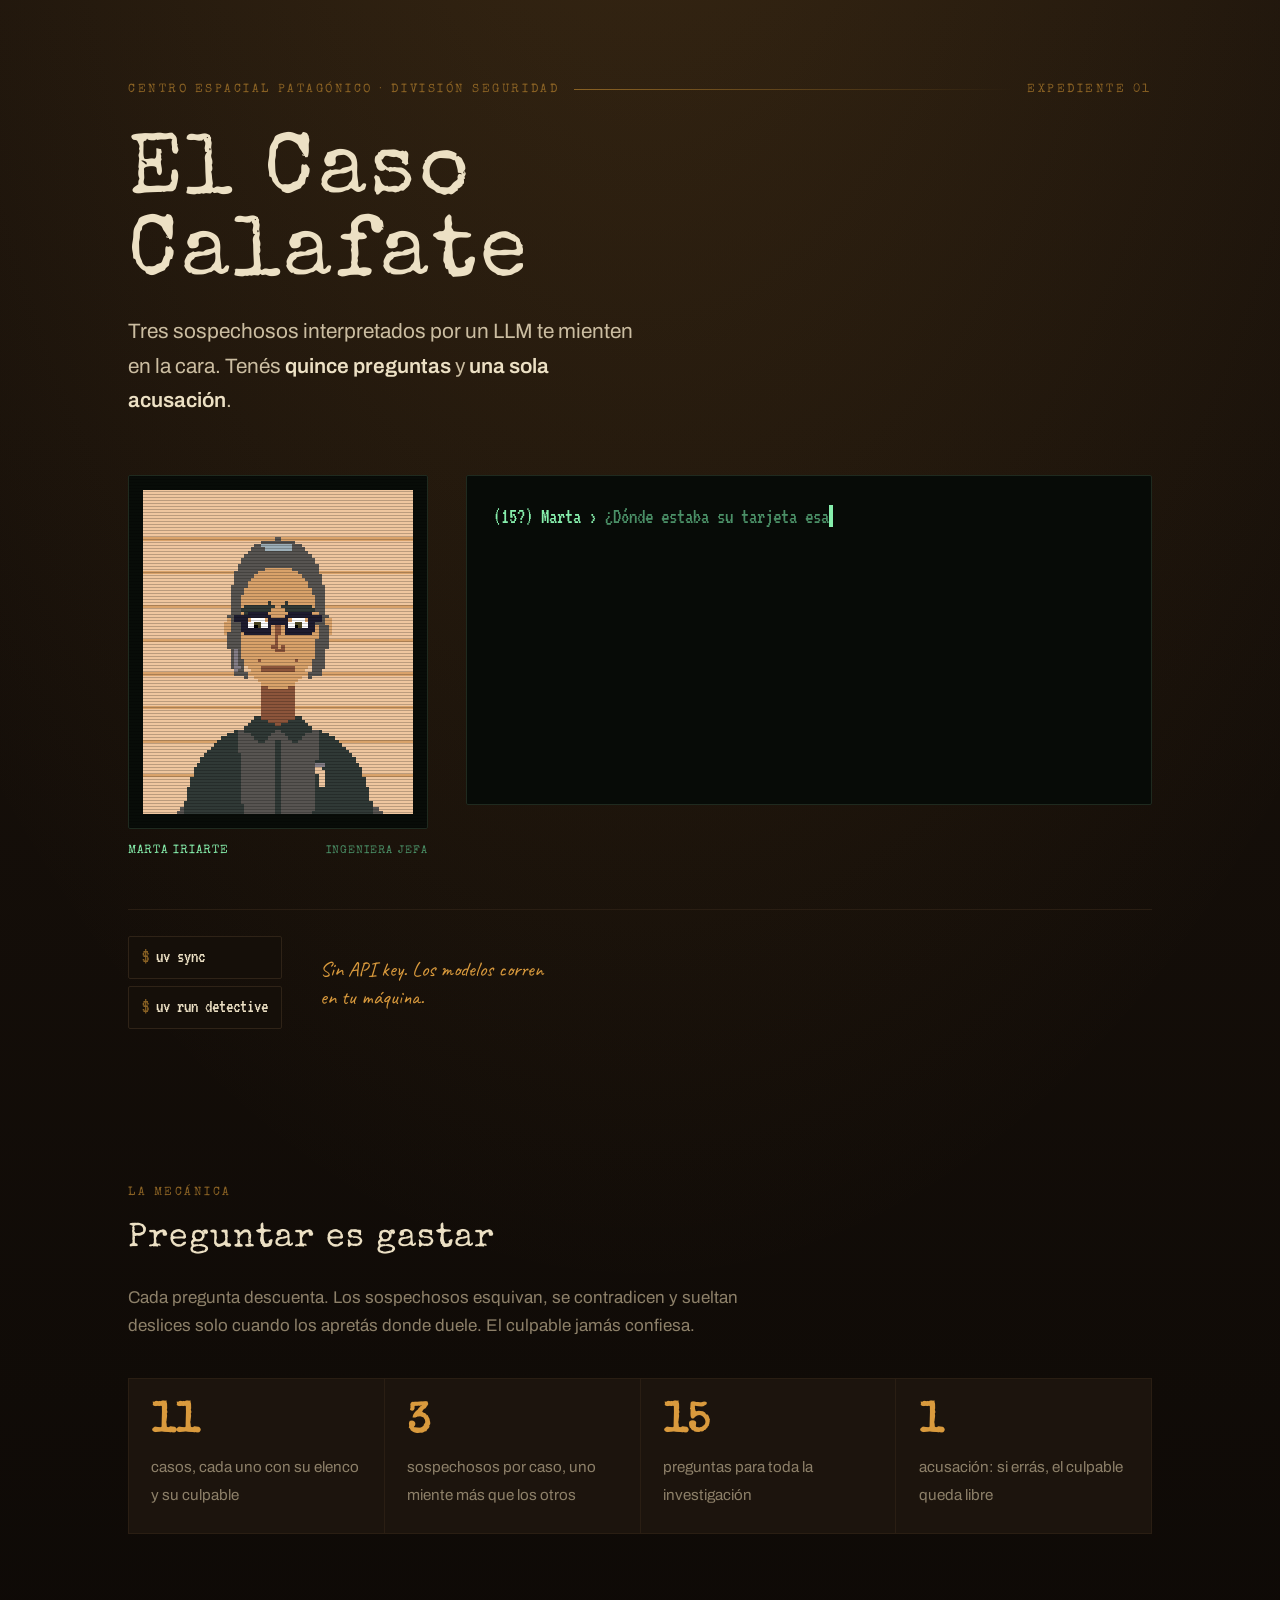
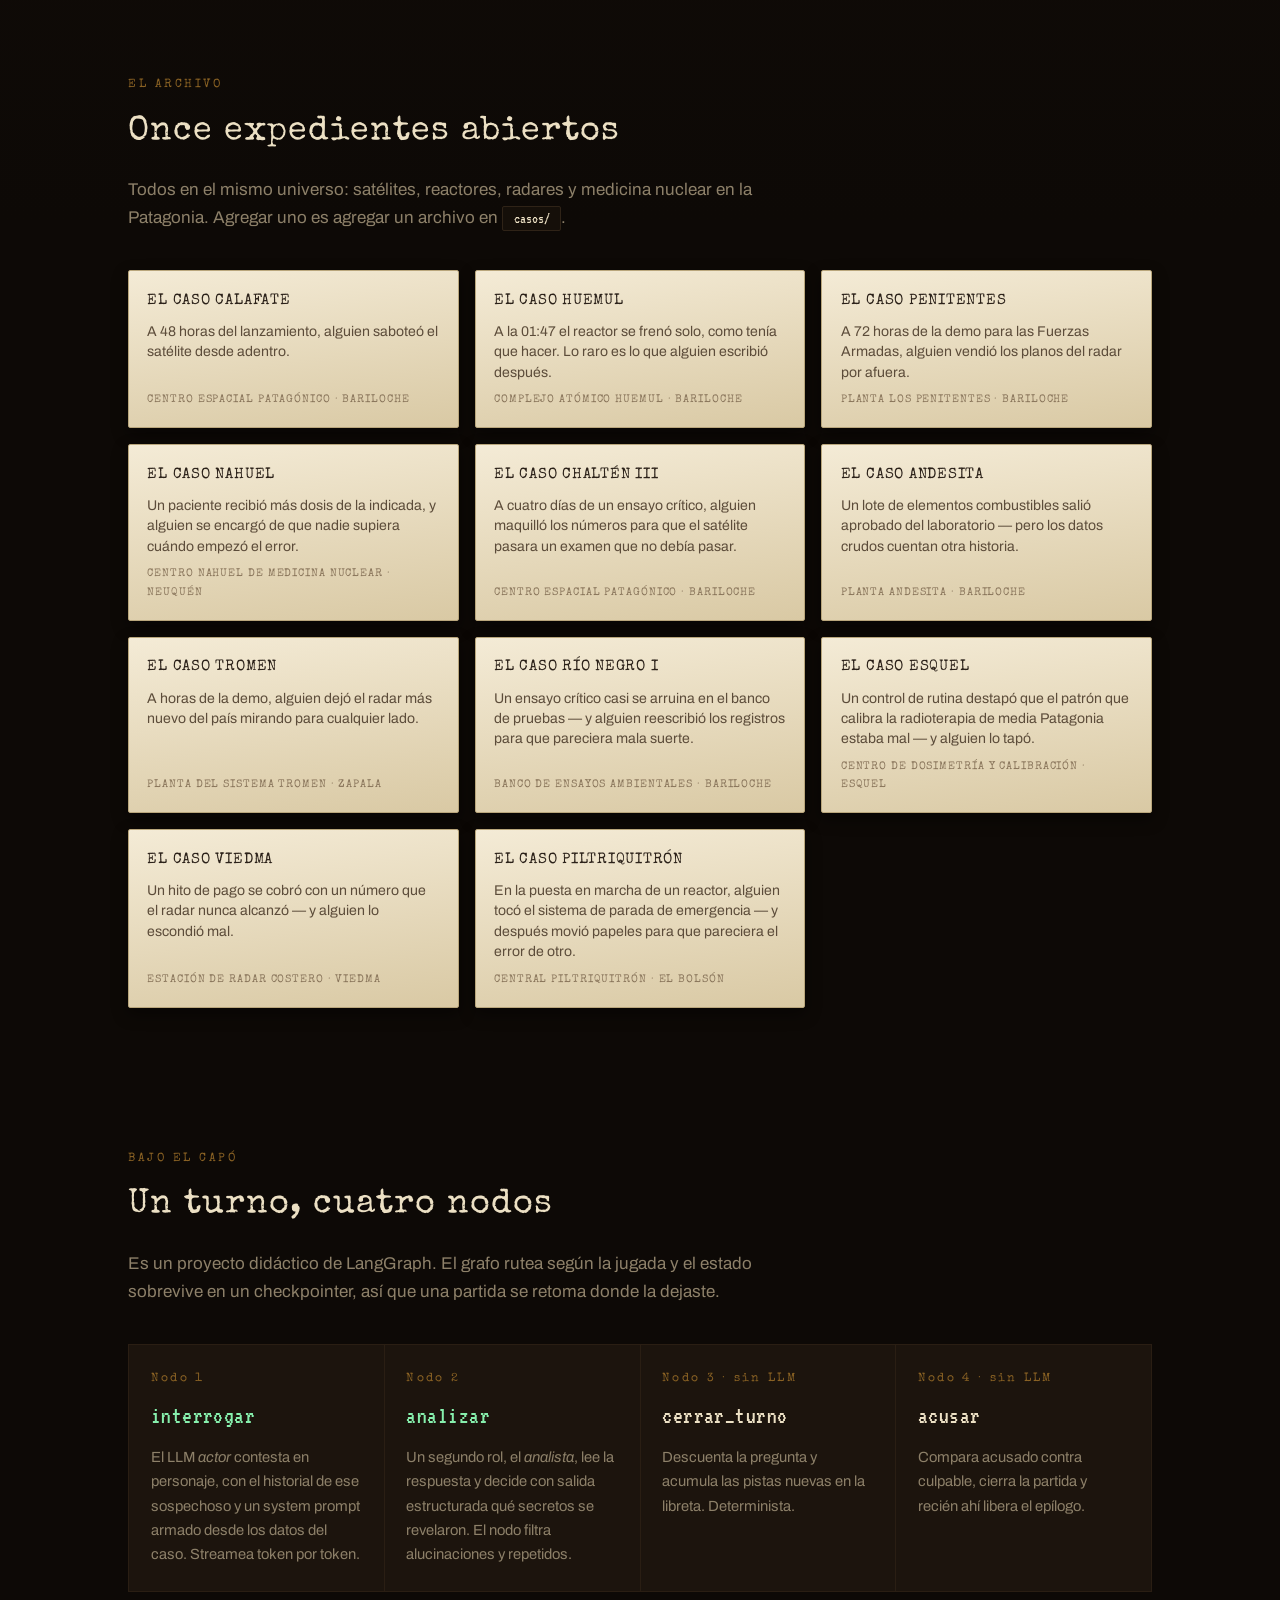
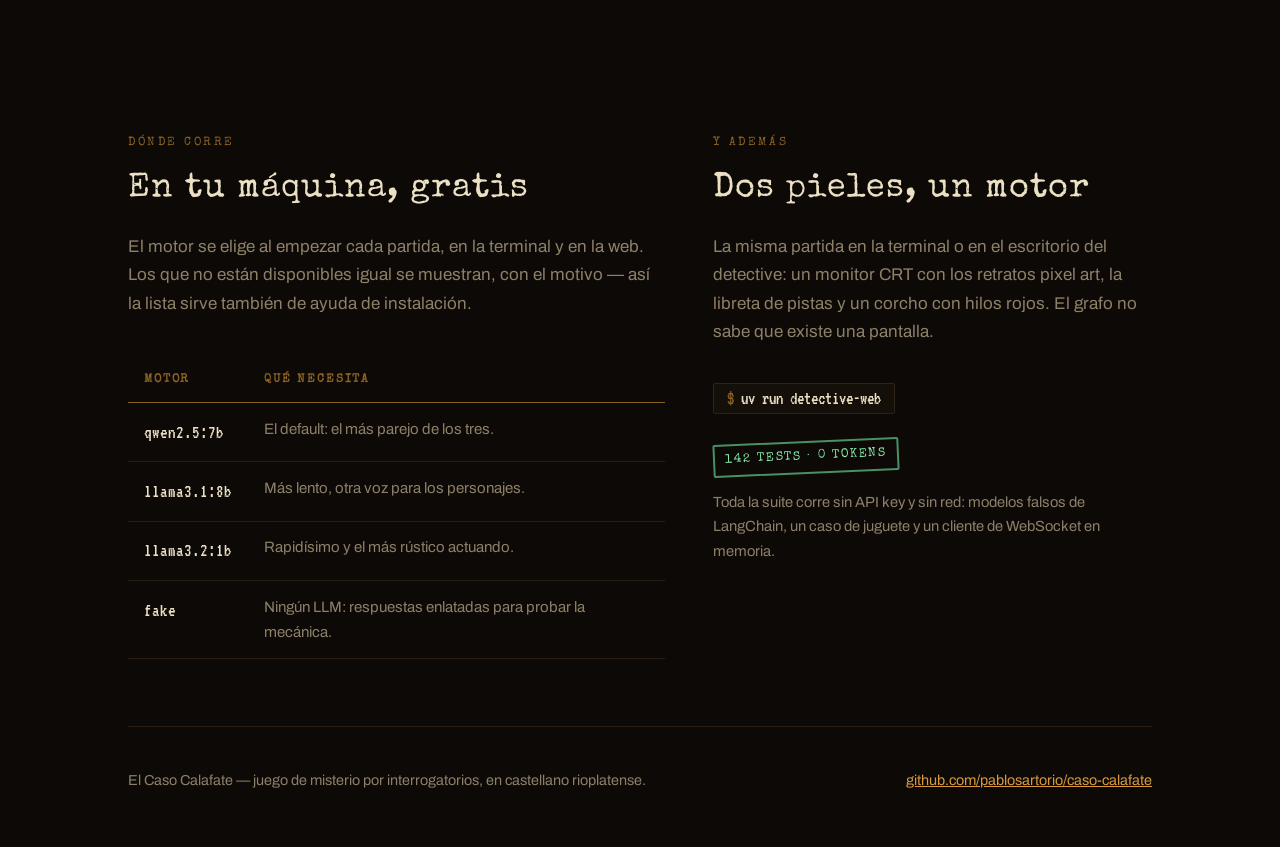
==== docs/index.html @ 0c7ce5bc "Agrego la landing page en docs/, para GitHub Pages Un solo HTML autocontenido: las fuentes vienen de" ====
<!doctype html>
<html lang="es">
<head>
<meta charset="utf-8">
<meta name="viewport" content="width=device-width, initial-scale=1">
<meta name="description" content="Juego de misterio por interrogatorios: tres sospechosos interpretados por un LLM local, quince preguntas y una sola acusación. Proyecto didáctico de LangGraph.">
<meta name="theme-color" content="#0d0906">
<link rel="canonical" href="https://pablosartorio.github.io/caso-calafate/">

<meta property="og:type" content="website">
<meta property="og:title" content="El Caso Calafate">
<meta property="og:description" content="Juego de misterio por interrogatorios: tres sospechosos interpretados por un LLM local, quince preguntas y una sola acusación. Proyecto didáctico de LangGraph.">
<meta property="og:url" content="https://pablosartorio.github.io/caso-calafate/">
<meta property="og:image" content="https://pablosartorio.github.io/caso-calafate/og.png">
<meta property="og:locale" content="es_AR">
<meta name="twitter:card" content="summary_large_image">
<title>El Caso Calafate</title>
<link rel="preconnect" href="https://fonts.googleapis.com">
<link rel="preconnect" href="https://fonts.gstatic.com" crossorigin>
<link rel="stylesheet" href="https://fonts.googleapis.com/css2?family=Special+Elite&family=Archivo:wght@400;500;600&family=VT323&family=Caveat:wght@600&display=swap">
<style>
:root{
  --noche:#0d0906; --cuero:#1c140d; --cuero-alto:#2a1e13;
  --papel:#ece0c4; --papel-oscuro:#d9c9a4; --papel-borde:#b9a67c;
  --tinta:#2b2119; --tinta-suave:#5c4c3a; --tinta-tenue:#8a765c;
  --ambar:#d99a3d; --ambar-tenue:#8a6224;
  --fosforo:#86efac; --fosforo-tenue:#4a8f66;
  --hueso:#cbbda1; --hueso-tenue:#8d8069;
  --maquina:"Special Elite","Courier New",monospace;
  --cuerpo:"Archivo","Helvetica Neue",Arial,sans-serif;
  --terminal:"VT323","Courier New",monospace;
  --mano:"Caveat","Segoe Script",cursive;
  --medida:64ch;
}
*{box-sizing:border-box}
body{
  margin:0; background:var(--noche); color:var(--hueso);
  font-family:var(--cuerpo); font-size:17px; line-height:1.65;
  -webkit-font-smoothing:antialiased;
}
/* El velador: un halo cálido arriba, el resto en penumbra. */
.escritorio{
  background:
    radial-gradient(120% 70% at 50% -10%, rgba(217,154,61,.16), transparent 60%),
    linear-gradient(180deg,#1a120b 0%, var(--noche) 45%);
}
.marco{max-width:1120px; margin:0 auto; padding:0 clamp(1.2rem,4vw,3rem)}
h1,h2,h3{font-family:var(--maquina); font-weight:400; text-wrap:balance; margin:0}
p{margin:0; max-width:var(--medida)}
a{color:var(--ambar)}
a:focus-visible,button:focus-visible{outline:2px solid var(--ambar); outline-offset:3px}

.rotulo{
  font-family:var(--maquina); font-size:.72rem; letter-spacing:.22em;
  text-transform:uppercase; color:var(--ambar-tenue);
}

/* ── Encabezado ─────────────────────────────────────────────────────── */
header{padding:clamp(2.5rem,7vw,5rem) 0 0}
.membrete{display:flex; align-items:center; gap:.9rem; margin-bottom:2.2rem}
.membrete .linea{flex:1; height:1px; background:linear-gradient(90deg,var(--ambar-tenue),transparent)}
h1{
  font-size:clamp(2.6rem,8.5vw,5.4rem); line-height:.95; letter-spacing:.04em;
  color:var(--papel); margin-bottom:1rem;
}
.tesis{font-size:clamp(1.05rem,2.4vw,1.3rem); color:var(--hueso); max-width:44ch}
.tesis strong{color:var(--papel); font-weight:600}

/* ── El hero: el juego jugándose solo ───────────────────────────────── */
.interrogatorio{
  display:grid; gap:clamp(1.2rem,3vw,2.4rem); align-items:start;
  grid-template-columns:minmax(0,1fr); margin:clamp(2.2rem,6vw,3.6rem) 0 0;
}
@media(min-width:860px){ .interrogatorio{grid-template-columns:300px minmax(0,1fr)} }

.camara{
  background:#080c08; border:1px solid #1f2a1f; border-radius:2px;
  padding:14px; position:relative; overflow:hidden;
}
.camara canvas{
  display:block; width:100%; height:auto; image-rendering:pixelated;
  filter:saturate(.92) contrast(1.04);
}
/* Barrido del CRT, sutil y sin distraer. */
.camara::after{
  content:""; position:absolute; inset:0; pointer-events:none;
  background:repeating-linear-gradient(180deg,rgba(0,0,0,.22) 0 1px,transparent 1px 3px);
}
.chapa{
  display:flex; justify-content:space-between; align-items:baseline; gap:1rem;
  margin-top:12px; font-family:var(--maquina); font-size:.78rem;
}
.chapa b{color:var(--fosforo); font-weight:400; letter-spacing:.06em}
.chapa span{color:var(--fosforo-tenue); font-size:.68rem; letter-spacing:.1em; text-transform:uppercase}

.consola{
  background:#070b07; border:1px solid #1f2a1f; border-radius:2px;
  padding:clamp(1rem,2.5vw,1.6rem); min-height:330px;
  font-family:var(--terminal); font-size:1.32rem; line-height:1.5;
  display:flex; flex-direction:column; gap:.55rem;
}
.consola .det{color:var(--fosforo-tenue)}
.consola .det b{color:var(--fosforo); font-weight:400}
.consola .voz{color:var(--fosforo); text-shadow:0 0 10px rgba(134,239,172,.28)}
.cursor{display:inline-block; width:.55ch; height:1.05em; vertical-align:-.16em;
  background:var(--fosforo); animation:latir 1.05s steps(1) infinite}
@keyframes latir{50%{opacity:0}}

/* La pista entra como un papelito que cae sobre la terminal. */
.pista{
  background:var(--papel); color:var(--tinta);
  border-left:3px solid var(--ambar); padding:.85rem 1rem;
  font-family:var(--cuerpo); font-size:.92rem; line-height:1.5;
  box-shadow:0 10px 26px rgba(0,0,0,.55);
  opacity:0; transform:translateY(10px) rotate(-.4deg); transition:opacity .5s ease, transform .5s ease;
}
.pista.visible{opacity:1; transform:translateY(0) rotate(-.4deg)}
.pista .rotulo{color:var(--ambar-tenue); display:block; margin-bottom:.25rem}

/* ── Comandos ───────────────────────────────────────────────────────── */
.arranque{
  display:flex; flex-wrap:wrap; gap:1.4rem 2.4rem; align-items:center;
  margin:clamp(2rem,5vw,3rem) 0 clamp(3rem,8vw,5rem);
  padding-top:1.6rem; border-top:1px solid #2a1e13;
}
.comandos{display:flex; flex-direction:column; gap:.45rem}
code{
  font-family:var(--terminal); font-size:1.16rem; color:var(--papel);
  background:#150f09; border:1px solid #2f2317; padding:.28em .7em; border-radius:2px;
}
code .prompt{color:var(--ambar-tenue)}
.nota-mano{font-family:var(--mano); font-size:1.3rem; color:var(--ambar); max-width:26ch; line-height:1.35}

/* ── Secciones sobre papel ──────────────────────────────────────────── */
section{padding:clamp(2.6rem,6vw,4.2rem) 0}
.seccion-titulo{font-size:clamp(1.5rem,3.6vw,2.1rem); color:var(--papel); letter-spacing:.03em; margin:.5rem 0 1rem}
.bajada{color:var(--hueso-tenue); margin-bottom:2.4rem}

.reglas{display:grid; gap:1px; background:#2a1e13; border:1px solid #2a1e13;
  grid-template-columns:repeat(auto-fit,minmax(190px,1fr))}
.regla{background:var(--cuero); padding:1.5rem 1.4rem}
.regla b{display:block; font-family:var(--maquina); font-size:2.6rem; color:var(--ambar);
  line-height:1; margin-bottom:.5rem; font-variant-numeric:tabular-nums}
.regla span{font-size:.95rem; color:var(--hueso-tenue)}

/* El archivo: fichas de papel */
.fichas{display:grid; gap:1rem; grid-template-columns:repeat(auto-fill,minmax(255px,1fr))}
.ficha{
  background:linear-gradient(172deg,#f4ebd6,var(--papel-oscuro));
  color:var(--tinta); border:1px solid var(--papel-borde); border-radius:2px;
  padding:1.1rem 1.15rem; display:flex; flex-direction:column; gap:.5rem;
  box-shadow:0 6px 16px rgba(0,0,0,.45);
}
.ficha h3{font-size:.95rem; letter-spacing:.05em; text-transform:uppercase}
.ficha p{font-size:.88rem; line-height:1.45; color:var(--tinta-suave); max-width:none}
.ficha .sede{margin-top:auto; font-family:var(--maquina); font-size:.7rem;
  letter-spacing:.08em; color:var(--tinta-tenue); text-transform:uppercase}

/* El turno: una secuencia real, por eso va numerada */
.turno{display:grid; gap:1px; background:#2a1e13; border:1px solid #2a1e13}
@media(min-width:820px){ .turno{grid-template-columns:repeat(4,1fr)} }
.paso{background:var(--cuero); padding:1.5rem 1.35rem; display:flex; flex-direction:column; gap:.55rem}
.paso .n{font-family:var(--maquina); font-size:.72rem; letter-spacing:.2em; color:var(--ambar-tenue)}
.paso h3{font-family:var(--terminal); font-size:1.5rem; color:var(--fosforo); letter-spacing:.02em}
.paso p{font-size:.92rem; color:var(--hueso-tenue); max-width:none}
.paso.sin-llm h3{color:var(--papel)}

/* Motores */
.motores{width:100%; border-collapse:collapse; font-size:.94rem}
.motores th,.motores td{text-align:left; padding:.85rem 1rem; border-bottom:1px solid #2a1e13; vertical-align:top}
.motores th{font-family:var(--maquina); font-size:.72rem; letter-spacing:.16em;
  text-transform:uppercase; color:var(--ambar-tenue); border-bottom-color:var(--ambar-tenue)}
.motores td:first-child{font-family:var(--terminal); font-size:1.18rem; color:var(--papel); white-space:nowrap}
.motores td{color:var(--hueso-tenue)}
.tabla-marco{overflow-x:auto}

.dos-columnas{display:grid; gap:clamp(1.6rem,4vw,3rem)}
@media(min-width:820px){ .dos-columnas{grid-template-columns:1.1fr .9fr; align-items:start} }

.sello{
  display:inline-block; font-family:var(--maquina); font-size:.78rem; letter-spacing:.14em;
  text-transform:uppercase; color:var(--fosforo); border:2px solid var(--fosforo-tenue);
  padding:.35em .8em; transform:rotate(-2.5deg); border-radius:2px;
}

footer{border-top:1px solid #2a1e13; padding:2.6rem 0 3.4rem; color:var(--hueso-tenue); font-size:.9rem}
.pie{display:flex; flex-wrap:wrap; gap:1rem 2rem; align-items:baseline; justify-content:space-between}

@media (prefers-reduced-motion:reduce){
  *,*::after{animation:none!important; transition:none!important}
}
</style>
</head>
<body>


<div class="escritorio">
<div class="marco">

  <header>
    <div class="membrete">
      <span class="rotulo">Centro Espacial Patagónico · División Seguridad</span>
      <span class="linea"></span>
      <span class="rotulo">Expediente 01</span>
    </div>
    <h1>El Caso<br>Calafate</h1>
    <p class="tesis">Tres sospechosos interpretados por un LLM te mienten en la cara.
      Tenés <strong>quince preguntas</strong> y <strong>una sola acusación</strong>.</p>

    <div class="interrogatorio">
      <div>
        <div class="camara">
          <canvas id="retrato" width="80" height="96" aria-label="Retrato pixel art de la sospechosa en la cámara del interrogatorio"></canvas>
        </div>
        <div class="chapa"><b id="chapa-nombre">MARTA IRIARTE</b><span id="chapa-cargo">Ingeniera jefa</span></div>
      </div>

      <div class="consola" id="consola">
        <div class="det" id="linea-det"></div>
        <div class="voz" id="linea-voz"></div>
        <div class="pista" id="pista">
          <span class="rotulo">Nueva pista</span>
          La tarjeta que abrió la sala limpia a las 03:02 no la tenía Marta:
          la perdió el jueves y no lo reportó.
        </div>
      </div>
    </div>

    <div class="arranque">
      <div class="comandos">
        <code><span class="prompt">$</span> uv sync</code>
        <code><span class="prompt">$</span> uv run detective</code>
      </div>
      <p class="nota-mano">Sin API key. Los modelos corren en tu máquina.</p>
    </div>
  </header>

  <section>
    <span class="rotulo">La mecánica</span>
    <h2 class="seccion-titulo">Preguntar es gastar</h2>
    <p class="bajada">Cada pregunta descuenta. Los sospechosos esquivan, se contradicen y sueltan
      deslices solo cuando los apretás donde duele. El culpable jamás confiesa.</p>
    <div class="reglas">
      <div class="regla"><b>11</b><span>casos, cada uno con su elenco y su culpable</span></div>
      <div class="regla"><b>3</b><span>sospechosos por caso, uno miente más que los otros</span></div>
      <div class="regla"><b>15</b><span>preguntas para toda la investigación</span></div>
      <div class="regla"><b>1</b><span>acusación: si errás, el culpable queda libre</span></div>
    </div>
  </section>

  <section>
    <span class="rotulo">El archivo</span>
    <h2 class="seccion-titulo">Once expedientes abiertos</h2>
    <p class="bajada">Todos en el mismo universo: satélites, reactores, radares y medicina nuclear
      en la Patagonia. Agregar uno es agregar un archivo en <code style="font-size:.95rem">casos/</code>.</p>
    <div class="fichas" id="fichas"></div>
  </section>

  <section>
    <span class="rotulo">Bajo el capó</span>
    <h2 class="seccion-titulo">Un turno, cuatro nodos</h2>
    <p class="bajada">Es un proyecto didáctico de LangGraph. El grafo rutea según la jugada y el
      estado sobrevive en un checkpointer, así que una partida se retoma donde la dejaste.</p>
    <div class="turno">
      <div class="paso">
        <span class="n">Nodo 1</span><h3>interrogar</h3>
        <p>El LLM <em>actor</em> contesta en personaje, con el historial de ese sospechoso y un
          system prompt armado desde los datos del caso. Streamea token por token.</p>
      </div>
      <div class="paso">
        <span class="n">Nodo 2</span><h3>analizar</h3>
        <p>Un segundo rol, el <em>analista</em>, lee la respuesta y decide con salida estructurada
          qué secretos se revelaron. El nodo filtra alucinaciones y repetidos.</p>
      </div>
      <div class="paso sin-llm">
        <span class="n">Nodo 3 · sin LLM</span><h3>cerrar_turno</h3>
        <p>Descuenta la pregunta y acumula las pistas nuevas en la libreta. Determinista.</p>
      </div>
      <div class="paso sin-llm">
        <span class="n">Nodo 4 · sin LLM</span><h3>acusar</h3>
        <p>Compara acusado contra culpable, cierra la partida y recién ahí libera el epílogo.</p>
      </div>
    </div>
  </section>

  <section>
    <div class="dos-columnas">
      <div>
        <span class="rotulo">Dónde corre</span>
        <h2 class="seccion-titulo">En tu máquina, gratis</h2>
        <p class="bajada">El motor se elige al empezar cada partida, en la terminal y en la web.
          Los que no están disponibles igual se muestran, con el motivo — así la lista sirve
          también de ayuda de instalación.</p>
        <div class="tabla-marco">
          <table class="motores">
            <thead><tr><th>Motor</th><th>Qué necesita</th></tr></thead>
            <tbody>
              <tr><td>qwen2.5:7b</td><td>El default: el más parejo de los tres.</td></tr>
              <tr><td>llama3.1:8b</td><td>Más lento, otra voz para los personajes.</td></tr>
              <tr><td>llama3.2:1b</td><td>Rapidísimo y el más rústico actuando.</td></tr>
              <tr><td>fake</td><td>Ningún LLM: respuestas enlatadas para probar la mecánica.</td></tr>
            </tbody>
          </table>
        </div>
      </div>
      <div>
        <span class="rotulo">Y además</span>
        <h2 class="seccion-titulo">Dos pieles, un motor</h2>
        <p class="bajada">La misma partida en la terminal o en el escritorio del detective: un
          monitor CRT con los retratos pixel art, la libreta de pistas y un corcho con hilos rojos.
          El grafo no sabe que existe una pantalla.</p>
        <p style="margin-bottom:1.6rem"><code><span class="prompt">$</span> uv run detective-web</code></p>
        <p><span class="sello">142 tests · 0 tokens</span></p>
        <p style="margin-top:1rem; color:var(--hueso-tenue); font-size:.92rem">
          Toda la suite corre sin API key y sin red: modelos falsos de LangChain, un caso de
          juguete y un cliente de WebSocket en memoria.</p>
      </div>
    </div>
  </section>

  <footer>
    <div class="pie">
      <span>El Caso Calafate — juego de misterio por interrogatorios, en castellano rioplatense.</span>
      <a href="https://github.com/pablosartorio/caso-calafate">github.com/pablosartorio/caso-calafate</a>
    </div>
  </footer>

</div>
</div>

<script>
const RETRATOS = {"paleta":{"k":"#000000","v":"#222034","m":"#45283c","M":"#663931","B":"#8f563b","o":"#df7126","t":"#d9a066","F":"#eec39a","y":"#fbf236","L":"#99e550","g":"#6abe30","E":"#37946e","d":"#4b692f","O":"#524b24","Z":"#323c39","z":"#3f3f74","A":"#306082","a":"#5b6ee1","C":"#639bff","c":"#5fcde4","e":"#cbdbfc","w":"#ffffff","S":"#9badb7","s":"#847e87","G":"#696a6a","h":"#595652","p":"#76428a","r":"#ac3232","R":"#d95763","P":"#d77bba","n":"#8f974a","u":"#8a6f30"},"transparente":".","ancho":80,"alto":96,"retratos":{"marta":{"base":["FFFFFFFFFFFFFFFFFFFFFFFFFFFFFFFFFFFFFFFFFFFFFFFFFFFFFFFFFFFFFFFFFFFFFFFFFFFFFFFF","FFFFFFFFFFFFFFFFFFFFFFFFFFFFFFFFFFFFFFFFFFFFFFFFFFFFFFFFFFFFFFFFFFFFFFFFFFFFFFFF","FFFFFFFFFFFFFFFFFFFFFFFFFFFFFFFFFFFFFFFFFFFFFFFFFFFFFFFFFFFFFFFFFFFFFFFFFFFFFFFF","FFFFFFFFFFFFFFFFFFFFFFFFFFFFFFFFFFFFFFFFFFFFFFFFFFFFFFFFFFFFFFFFFFFFFFFFFFFFFFFF","FFFFFFFFFFFFFFFFFFFFFFFFFFFFFFFFFFFFFFFFFFFFFFFFFFFFFFFFFFFFFFFFFFFFFFFFFFFFFFFF","FFFFFFFFFFFFFFFFFFFFFFFFFFFFFFFFFFFFFFFFFFFFFFFFFFFFFFFFFFFFFFFFFFFFFFFFFFFFFFFF","FFFFFFFFFFFFFFFFFFFFFFFFFFFFFFFFFFFFFFFFFFFFFFFFFFFFFFFFFFFFFFFFFFFFFFFFFFFFFFFF","FFFFFFFFFFFFFFFFFFFFFFFFFFFFFFFFFFFFFFFFFFFFFFFFFFFFFFFFFFFFFFFFFFFFFFFFFFFFFFFF","FFFFFFFFFFFFFFFFFFFFFFFFFFFFFFFFFFFFFFFFFFFFFFFFFFFFFFFFFFFFFFFFFFFFFFFFFFFFFFFF","FFFFFFFFFFFFFFFFFFFFFFFFFFFFFFFFFFFFFFFFFFFFFFFFFFFFFFFFFFFFFFFFFFFFFFFFFFFFFFFF","FFFFFFFFFFFFFFFFFFFFFFFFFFFFFFFFFFFFFFFFFFFFFFFFFFFFFFFFFFFFFFFFFFFFFFFFFFFFFFFF","FFFFFFFFFFFFFFFFFFFFFFFFFFFFFFFFFFFFFFFFFFFFFFFFFFFFFFFFFFFFFFFFFFFFFFFFFFFFFFFF","FFFFFFFFFFFFFFFFFFFFFFFFFFFFFFFFFFFFFFFFFFFFFFFFFFFFFFFFFFFFFFFFFFFFFFFFFFFFFFFF","FFFFFFFFFFFFFFFFFFFFFFFFFFFFFFFFFFFFFFFFFFFFFFFFFFFFFFFFFFFFFFFFFFFFFFFFFFFFFFFF","ttttttttttttttttttttttttttttttttttttttthhttttttttttttttttttttttttttttttttttttttt","FFFFFFFFFFFFFFFFFFFFFFFFFFFFFFFFFFFhhhhhhhhhhFFFFFFFFFFFFFFFFFFFFFFFFFFFFFFFFFFF","FFFFFFFFFFFFFFFFFFFFFFFFFFFFFFFFFhhSSSSSSSSShhhFFFFFFFFFFFFFFFFFFFFFFFFFFFFFFFFF","FFFFFFFFFFFFFFFFFFFFFFFFFFFFFFFFhhhhSSSSSSSShhhhFFFFFFFFFFFFFFFFFFFFFFFFFFFFFFFF","FFFFFFFFFFFFFFFFFFFFFFFFFFFFFFFhhhhhhhhhhhhhhhhhhFFFFFFFFFFFFFFFFFFFFFFFFFFFFFFF","FFFFFFFFFFFFFFFFFFFFFFFFFFFFFFhhhhhhhhhhhhhhhhhhhhFFFFFFFFFFFFFFFFFFFFFFFFFFFFFF","FFFFFFFFFFFFFFFFFFFFFFFFFFFFFhhhhhhhhhhhhhhhhhhhhhhFFFFFFFFFFFFFFFFFFFFFFFFFFFFF","FFFFFFFFFFFFFFFFFFFFFFFFFFFFFhhhhhhhhhhhhhhhhhhhhhhFFFFFFFFFFFFFFFFFFFFFFFFFFFFF","FFFFFFFFFFFFFFFFFFFFFFFFFFFFhhhhhhhhhhhhhhhhhhhhhhhhFFFFFFFFFFFFFFFFFFFFFFFFFFFF","FFFFFFFFFFFFFFFFFFFFFFFFFFFFhhhhhhhhtttttttthhhhhhhhFFFFFFFFFFFFFFFFFFFFFFFFFFFF","ttttttttttttttttttttttttttthhhhhhhtttttttttttthhhhhhtttttttttttttttttttttttttttt","FFFFFFFFFFFFFFFFFFFFFFFFFFFhhhhhhtttttttttttttthhhhhhFFFFFFFFFFFFFFFFFFFFFFFFFFF","FFFFFFFFFFFFFFFFFFFFFFFFFFFhhhhhtttttttttttttttthhhhhFFFFFFFFFFFFFFFFFFFFFFFFFFF","FFFFFFFFFFFFFFFFFFFFFFFFFFFhhhhtttttttttttttttttthhhhFFFFFFFFFFFFFFFFFFFFFFFFFFF","FFFFFFFFFFFFFFFFFFFFFFFFFFhhhhhtttttttttttttttttthhhhhFFFFFFFFFFFFFFFFFFFFFFFFFF","FFFFFFFFFFFFFFFFFFFFFFFFFFhhhhtttttttttttttttttttthhhhFFFFFFFFFFFFFFFFFFFFFFFFFF","FFFFFFFFFFFFFFFFFFFFFFFFFFhhhhtttttttttttttttttttthhhhFFFFFFFFFFFFFFFFFFFFFFFFFF","FFFFFFFFFFFFFFFFFFFFFFFFFFhhhtttttttttttttttttttttthhhFFFFFFFFFFFFFFFFFFFFFFFFFF","FFFFFFFFFFFFFFFFFFFFFFFFFFhhhtttttttttttttttttttttthhhFFFFFFFFFFFFFFFFFFFFFFFFFF","FFFFFFFFFFFFFFFFFFFFFFFFFFhhhttttttttZttttZtttttttthhhFFFFFFFFFFFFFFFFFFFFFFFFFF","tttttttttttttttttttttttttthhhtZZZZZZZZZttZZZZZZZZZthhhtttttttttttttttttttttttttt","FFFFFFFFFFFFFFFFFFFFFFFFFFhhhZZZZZZZZZttttZZZZZZZZZhhhFFFFFFFFFFFFFFFFFFFFFFFFFF","FFFFFFFFFFFFFFFFFFFFFFFFFFhhhtZvvvvvvttttttvvvvvvvtthhFFFFFFFFFFFFFFFFFFFFFFFFFF","FFFFFFFFFFFFFFFFFFFFFFFFFhhvvvvvvvvvvvttttvvvvvvvvvvvhhFFFFFFFFFFFFFFFFFFFFFFFFF","FFFFFFFFFFFFFFFFFFFFFFFFFthvvvvtwwwwtvvvvvvtwwwwtvvvvhttFFFFFFFFFFFFFFFFFFFFFFFF","FFFFFFFFFFFFFFFFFFFFFFFFtthhhvvwwOOwwvvvvvvwwOOwwvvhhhttFFFFFFFFFFFFFFFFFFFFFFFF","FFFFFFFFFFFFFFFFFFFFFFFFtthhhvvwwkOwwvtBBtvwwkOwwvvthhhtFFFFFFFFFFFFFFFFFFFFFFFF","FFFFFFFFFFFFFFFFFFFFFFFFtthhhvvvvvvvvvtBBtvvvvvvvvvthhhtFFFFFFFFFFFFFFFFFFFFFFFF","FFFFFFFFFFFFFFFFFFFFFFFFthhhhtvvvvvvvvtBBtvvvvvvvvtthhhtFFFFFFFFFFFFFFFFFFFFFFFF","FFFFFFFFFFFFFFFFFFFFFFFFFhhhhttttttttttBtttttttttttthhhFFFFFFFFFFFFFFFFFFFFFFFFF","ttttttttttttttttttttttttthhhhttttttttttBttttttttttthhhhttttttttttttttttttttttttt","FFFFFFFFFFFFFFFFFFFFFFFFFhhhhttttttttttBttttttttttthhhhFFFFFFFFFFFFFFFFFFFFFFFFF","FFFFFFFFFFFFFFFFFFFFFFFFFhhhhtttttttttBBtBttttttttthhhhFFFFFFFFFFFFFFFFFFFFFFFFF","FFFFFFFFFFFFFFFFFFFFFFFFFFhshttttttttttBBBttttttttthhhFFFFFFFFFFFFFFFFFFFFFFFFFF","FFFFFFFFFFFFFFFFFFFFFFFFFFhshtttttttttttttttttttttthhhFFFFFFFFFFFFFFFFFFFFFFFFFF","FFFFFFFFFFFFFFFFFFFFFFFFFFhshtttttttttttttttttttttthhhFFFFFFFFFFFFFFFFFFFFFFFFFF","FFFFFFFFFFFFFFFFFFFFFFFFFFhshhttttBttttttttttBtttthhhhFFFFFFFFFFFFFFFFFFFFFFFFFF","FFFFFFFFFFFFFFFFFFFFFFFFFFhshhtttttttttttttttttttthhhhFFFFFFFFFFFFFFFFFFFFFFFFFF","FFFFFFFFFFFFFFFFFFFFFFFFFFhsshFttttttttttttttttttFhhhhFFFFFFFFFFFFFFFFFFFFFFFFFF","FFFFFFFFFFFFFFFFFFFFFFFFFFFshhFFttttttttttttttttFFhhhFFFFFFFFFFFFFFFFFFFFFFFFFFF","ttttttttttttttttttttttttttthhhhtttttttttttttttttthhhhttttttttttttttttttttttttttt","FFFFFFFFFFFFFFFFFFFFFFFFFFFFFFhFFttttttttttttttFFhFFFFFFFFFFFFFFFFFFFFFFFFFFFFFF","FFFFFFFFFFFFFFFFFFFFFFFFFFFFFFFFFFttttttttttttFFFFFFFFFFFFFFFFFFFFFFFFFFFFFFFFFF","FFFFFFFFFFFFFFFFFFFFFFFFFFFFFFFFFFFttttttttttFFFFFFFFFFFFFFFFFFFFFFFFFFFFFFFFFFF","FFFFFFFFFFFFFFFFFFFFFFFFFFFFFFFFFFFBBttttttBBFFFFFFFFFFFFFFFFFFFFFFFFFFFFFFFFFFF","FFFFFFFFFFFFFFFFFFFFFFFFFFFFFFFFFFFBBBBBBBBBBFFFFFFFFFFFFFFFFFFFFFFFFFFFFFFFFFFF","FFFFFFFFFFFFFFFFFFFFFFFFFFFFFFFFFFFBBBBBBBBBBFFFFFFFFFFFFFFFFFFFFFFFFFFFFFFFFFFF","FFFFFFFFFFFFFFFFFFFFFFFFFFFFFFFFFFFBBBBBBBBBBFFFFFFFFFFFFFFFFFFFFFFFFFFFFFFFFFFF","FFFFFFFFFFFFFFFFFFFFFFFFFFFFFFFFFFFBBBBBBBBBBFFFFFFFFFFFFFFFFFFFFFFFFFFFFFFFFFFF","FFFFFFFFFFFFFFFFFFFFFFFFFFFFFFFFFFFBBBBBBBBBBFFFFFFFFFFFFFFFFFFFFFFFFFFFFFFFFFFF","tttttttttttttttttttttttttttttttttttBBBBBBBBBBttttttttttttttttttttttttttttttttttt","FFFFFFFFFFFFFFFFFFFFFFFFFFFFFFFFFFFBBBBBBBBBBFFFFFFFFFFFFFFFFFFFFFFFFFFFFFFFFFFF","FFFFFFFFFFFFFFFFFFFFFFFFFFFFFFFFFFFBBBBBBBBBBFFFFFFFFFFFFFFFFFFFFFFFFFFFFFFFFFFF","FFFFFFFFFFFFFFFFFFFFFFFFFFFFFFFFFZZBBBBBBBBBBZZFFFFFFFFFFFFFFFFFFFFFFFFFFFFFFFFF","FFFFFFFFFFFFFFFFFFFFFFFFFFFFFFFFZZZZZBBBBBBZZZZZFFFFFFFFFFFFFFFFFFFFFFFFFFFFFFFF","FFFFFFFFFFFFFFFFFFFFFFFFFFFFFFFZZZZZZZZBBZZZZZZZZFFFFFFFFFFFFFFFFFFFFFFFFFFFFFFF","FFFFFFFFFFFFFFFFFFFFFFFFFFFFFFZZZZZZZZZZZZZZZZZZZZFFFFFFFFFFFFFFFFFFFFFFFFFFFFFF","FFFFFFFFFFFFFFFFFFFFFFFFFFFZhhZZZZZZZZZhhZZZZZZZZZhhZFFFFFFFFFFFFFFFFFFFFFFFFFFF","FFFFFFFFFFFFFFFFFFFFFFFFFZZZhhhhZZZZZZhhhhZZZZZZhhhhZZZFFFFFFFFFFFFFFFFFFFFFFFFF","FFFFFFFFFFFFFFFFFFFFFFFZZZZZhhhhhZZZZhhhhhhZZZZhhhhhZZZZZFFFFFFFFFFFFFFFFFFFFFFF","ttttttttttttttttttttttZZZZZZhhhhhhZZhhhZZhhhZZhhhhhhZZZZZZtttttttttttttttttttttt","FFFFFFFFFFFFFFFFFFFFFZZZZZZZhhhhhhhhhhhZZhhhhhhhhhhhZZZZZZZFFFFFFFFFFFFFFFFFFFFF","FFFFFFFFFFFFFFFFFFFFZZZZZZZZhhhhhhhhhhhZZhhhhhhhhhhhZZZZZZZZFFFFFFFFFFFFFFFFFFFF","FFFFFFFFFFFFFFFFFFFZZZZZZZZZhhhhhhhhhhhZZhhhhhhhhhhhZZZZZZZZZFFFFFFFFFFFFFFFFFFF","FFFFFFFFFFFFFFFFFFZZZZZZZZZZZhhhhhhhhhhZZhhhhhhhhhhhZZZZZZZZZZFFFFFFFFFFFFFFFFFF","FFFFFFFFFFFFFFFFFZZZZZZZZZZZZhhhhhhhhhhZZhhhhhhhhhhhZZZZZZZZZZZFFFFFFFFFFFFFFFFF","FFFFFFFFFFFFFFFFFZZZZZZZZZZZZhhhhhhhhhhZZhhhhhhhhhhZZZZZZZZZZZZFFFFFFFFFFFFFFFFF","FFFFFFFFFFFFFFFFZZZZZZZZZZZZZhhhhhhhhhhZZhhhhhhhhhhsssZZZZZZZZZZFFFFFFFFFFFFFFFF","FFFFFFFFFFFFFFFZZZZZZZZZZZZZZhhhhhhhhhhZZhhhhhhhhhhFFZZZZZZZZZZZZFFFFFFFFFFFFFFF","FFFFFFFFFFFFFFFZZZZZZZZZZZZZZhhhhhhhhhhZZhhhhhhhhhhFFFZZZZZZZZZZZFFFFFFFFFFFFFFF","tttttttttttttttZZZZZZZZZZZZZZhhhhhhhhhhZZhhhhhhhhhhZFFZZZZZZZZZZZttttttttttttttt","FFFFFFFFFFFFFFZZZZZZZZZZZZZZZhhhhhhhhhhZZhhhhhhhhhhZFFZZZZZZZZZZZZFFFFFFFFFFFFFF","FFFFFFFFFFFFFFZZZZZZZZZZZZZZZhhhhhhhhhhZZhhhhhhhhhhZFFZZZZZZZZZZZZFFFFFFFFFFFFFF","FFFFFFFFFFFFFFZZZZZZZZZZZZZZZhhhhhhhhhhZZhhhhhhhhhhZFFZZZZZZZZZZZZFFFFFFFFFFFFFF","FFFFFFFFFFFFFZZZZZZZZZZZZZZZZhhhhhhhhhhZZhhhhhhhhhhZZZZZZZZZZZZZZZZFFFFFFFFFFFFF","FFFFFFFFFFFFFZZZZZZZZZZZZZZZZhhhhhhhhhhZZhhhhhhhhhhZZZZZZZZZZZZZZZZFFFFFFFFFFFFF","FFFFFFFFFFFFFZZZZZZZZZZZZZZZZhhhhhhhhhhZZhhhhhhhhhhZZZZZZZZZZZZZZZZFFFFFFFFFFFFF","FFFFFFFFFFFFFZZZZZZZZZZZZZZZZhhhhhhhhhhZZhhhhhhhhhhZZZZZZZZZZZZZZZZFFFFFFFFFFFFF","FFFFFFFFFFFFZZZZZZZZZZZZZZZZZhhhhhhhhhhZZhhhhhhhhhhZZZZZZZZZZZZZZZZZFFFFFFFFFFFF","FFFFFFFFFFFFZZZZZZZZZZZZZZZZZZhhhhhhhhhZZhhhhhhhhhhZZZZZZZZZZZZZZZZZFFFFFFFFFFFF","FFFFFFFFFFFhZZZZZZZZZZZZZZZZZZhhhhhhhhhZZhhhhhhhhhhZZZZZZZZZZZZZZZZZhhFFFFFFFFFF","FFFFFFFFFFhhZZZZZZZZZZZZZZZZZZhhhhhhhhhZZhhhhhhhhhZZZZZZZZZZZZZZZZZZhhhFFFFFFFFF"],"capas":{"parpado":{"x":31,"y":38,"filas":["tttttt......tttttt","tttttt......tttttt","tttttt......tttttt",".tttt........tttt."]},"boca_cerrada":{"x":35,"y":52,"filas":["BBBBBBBBBB","BBBBBBBBBB"]},"boca_abierta":{"x":38,"y":52,"filas":["MMMM","MMMM","MMMM"]}}},"julian":{"base":["FFFFFFFFFFFFFFFFFFFFFFFFFFFFFFFFFFFFFFFFFFFFFFFFFFFFFFFFFFFFFFFFFFFFFFFFFFFFFFFF","FFFFFFFFFFFFFFFFFFFFFFFFFFFFFFFFFFFFFFFFFFFFFFFFFFFFFFFFFFFFFFFFFFFFFFFFFFFFFFFF","FFFFFFFFFFFFFFFFFFFFFFFFFFFFFFFFFFFFFFFFFFFFFFFFFFFFFFFFFFFFFFFFFFFFFFFFFFFFFFFF","FFFFFFFFFFFFFFFFFFFFFFFFFFFFFFFFFFFFFFFFFFFFFFFFFFFFFFFFFFFFFFFFFFFFFFFFFFFFFFFF","FFFFFFFFFFFFFFFFFFFFFFFFFFFFFFFFFFFFFFFFFFFFFFFFFFFFFFFFFFFFFFFFFFFFFFFFFFFFFFFF","FFFFFFFFFFFFFFFFFFFFFFFFFFFFFFFFFFFFFFFFFFFFFFFFFFFFFFFFFFFFFFFFFFFFFFFFFFFFFFFF","FFFFFFFFFFFFFFFFFFFFFFFFFFFFFFFFFFFFFFFFFFFFFFFFFFFFFFFFFFFFFFFFFFFFFFFFFFFFFFFF","FFFFFFFFFFFFFFFFFFFFFFFFFFFFFFFFFFFFFFFFFFFFFFFFFFFFFFFFFFFFFFFFFFFFFFFFFFFFFFFF","FFFFFFFFFFFFFFFFFFFFFFFFFFFFFFFFFFFFFFFFFFFFFFFFFFFFFFFFFFFFFFFFFFFFFFFFFFFFFFFF","FFFFFFFFFFFFFFFFFFFFFFFFFFFFFFFFFFFFFFFFFFFFFFFFFFFFFFFFFFFFFFFFFFFFFFFFFFFFFFFF","FFFFFFFFFFFFFFFFFFFFFFFFFFFFFFFFFFFFFFFFFFFFFFFFFFFFFFFFFFFFFFFFFFFFFFFFFFFFFFFF","FFFFFFFFFFFFFFFFFFFFFFFFFFFFFFFFFFFFFFFFFFFFFFFFFFFFFFFFFFFFFFFFFFFFFFFFFFFFFFFF","FFFFFFFFFFFFFFFFFFFFFFFFFFFFFFFFFFFFFFFFFFFFFFFFFFFFFFFFFFFFFFFFFFFFFFFFFFFFFFFF","FFFFFFFFFFFFFFFFFFFFFFFFFFFFFFFFFFFFFFvvvvvFFFFFFFFFFFFFFFFFFFFFFFFFFFFFFFFFFFFF","tttttttttttttttttttttttttttttttttttttvvvvvvvvttttttttttttttttttttttttttttttttttt","FFFFFFFFFFFFFFFFFFFFFFFFFFFFFFFvvvvvvvvvvvvvvvvvvFFFFFFFFFFFFFFFFFFFFFFFFFFFFFFF","FFFFFFFFFFFFFFFFFFFFFFFFFFFFFFvvvvvvvvvvvvvvvvvvvvFFFFFFFFFFFFFFFFFFFFFFFFFFFFFF","FFFFFFFFFFFFFFFFFFFFFFFFFFFFFvvvvvvvvvvvvvvvvvvvvvvFFFFFFFFFFFFFFFFFFFFFFFFFFFFF","FFFFFFFFFFFFFFFFFFFFFFFFFFFFvvvvvvvvvvvvvvvvvvvvvvvvFFFFFFFFFFFFFFFFFFFFFFFFFFFF","FFFFFFFFFFFFFFFFFFFFFFFFFFFFvvvvvvvvvvvvvvvvvvvvvvvvFFFFFFFFFFFFFFFFFFFFFFFFFFFF","FFFFFFFFFFFFFFFFFFFFFFFFFFvvvvvvvvvvvvvvvvvvvvvvvvvvFFFFFFFFFFFFFFFFFFFFFFFFFFFF","FFFFFFFFFFFFFFFFFFFFFFFFFvvvvvvvvvvvvvvvvvvvvvvvvvvvvFFFFFFFFFFFFFFFFFFFFFFFFFFF","FFFFFFFFFFFFFFFFFFFFFFFFvvvvvvvvvvvvvvvvvvvvvvvvvvvvvvvFFFFFFFFFFFFFFFFFFFFFFFFF","FFFFFFFFFFFFFFFFFFFFFFFFvvvvvvvvvvvvvvvvvvvvvvvvvvvvvvvvFFFFFFFFFFFFFFFFFFFFFFFF","ttttttttttttttttttttttttvvvvvvvvvvvvvvvvvvvvvvvvvvvvvvvvtttttttttttttttttttttttt","FFFFFFFFFFFFFFFFFFFFFFFFvvvvvvvvvvvvvvvvvvvvvvvvvvvvvvvvFFFFFFFFFFFFFFFFFFFFFFFF","FFFFFFFFFFFFFFFFFFFFFFFFvvvvvvvvvvtvvvvvtttvvvttvvvvvvvvFFFFFFFFFFFFFFFFFFFFFFFF","FFFFFFFFFFFFFFFFFFFFFFFFFvvvvvvvvtttttttttttttttvvvvvvvvFFFFFFFFFFFFFFFFFFFFFFFF","FFFFFFFFFFFFFFFFFFFFFFFFvvvvvvvvtttttttttttttttttvvvvvvFFFFFFFFFFFFFFFFFFFFFFFFF","FFFFFFFFFFFFFFFFFFFFFFFFvvvvvvvtttttttttttttttttttvvvvvFFFFFFFFFFFFFFFFFFFFFFFFF","FFFFFFFFFFFFFFFFFFFFFFFFvvvvvvttttttttttttttttttttvvvvvvFFFFFFFFFFFFFFFFFFFFFFFF","FFFFFFFFFFFFFFFFFFFFFFFFFvvvvvttttttttttttttttttttvvvvvFFFFFFFFFFFFFFFFFFFFFFFFF","FFFFFFFFFFFFFFFFFFFFFFFFFFvvvttttZZZZZttttZZZZZttttvvvFFFFFFFFFFFFFFFFFFFFFFFFFF","FFFFFFFFFFFFFFFFFFFFFFFFFFFFtttZZZZZZZZttZZZZZZZZtttFFFFFFFFFFFFFFFFFFFFFFFFFFFF","ttttttttttttttttttttttttttttttZZZZZttZttttZttZZZZZtttttttttttttttttttttttttttttt","FFFFFFFFFFFFFFFFFFFFFFFFFFFtttZZttttttttttttttttZZtttFFFFFFFFFFFFFFFFFFFFFFFFFFF","FFFFFFFFFFFFFFFFFFFFFFFFFFFttttttttttttttttttttttttttFeFFFFFFFFFFFFFFFFFFFFFFFFF","FFFFFFFFFFFFFFFFFFFFFFFFFFFttttttttttttttttttttttttttFeeFFFFFFFFFFFFFFFFFFFFFFFF","FFFFFFFFFFFFFFFFFFFFFFFFFtttttttwwwwttttttttwwwwtttttteFFFFFFFFFFFFFFFFFFFFFFFFF","FFFFFFFFFFFFFFFFFFFFFFFFtttttttwwOOwwttttttwwOOwwtttttttFFFFFFFFFFFFFFFFFFFFFFFF","FFFFFFFFFFFFFFFFFFFFFFFFtttttttwwOOwwttttttwwOOwwtttttttFFFFFFFFFFFFFFFFFFFFFFFF","FFFFFFFFFFFFFFFFFFFFFFFFttttttttwwwwtttBBtttwwwwttttttttFFFFFFFFFFFFFFFFFFFFFFFF","FFFFFFFFFFFFFFFFFFFFFFFFtttttttttttttttBBtttttttttttttttFFFFFFFFFFFFFFFFFFFFFFFF","FFFFFFFFFFFFFFFFFFFFFFFFtttttttttttttttBBtttttttttttttttFFFFFFFFFFFFFFFFFFFFFFFF","tttttttttttttttttttttttttttttttttttttttBBttttttttttttttttttttttttttttttttttttttt","FFFFFFFFFFFFFFFFFFFFFFFFFFtFtttttttttttBBtttttttttttFtFFFFFFFFFFFFFFFFFFFFFFFFFF","FFFFFFFFFFFFFFFFFFFFFFFFFFFFttttBttttttBBtttttttBtttFFFFFFFFFFFFFFFFFFFFFFFFFFFF","FFFFFFFFFFFFFFFFFFFFFFFFFFFFttttttBttttBBBBtttBtttttFFFFFFFFFFFFFFFFFFFFFFFFFFFF","FFFFFFFFFFFFFFFFFFFFFFFFFFFFFtttttttttttBBtttttttttFFFFFFFFFFFFFFFFFFFFFFFFFFFFF","FFFFFFFFFFFFFFFFFFFFFFFFFFFFFttttttttttttttttttttttFFFFFFFFFFFFFFFFFFFFFFFFFFFFF","FFFFFFFFFFFFFFFFFFFFFFFFFFFFFttttttttttttttttttttttFFFFFFFFFFFFFFFFFFFFFFFFFFFFF","FFFFFFFFFFFFFFFFFFFFFFFFFFFFFFttttttttttttttttttttFFFFFFFFFFFFFFFFFFFFFFFFFFFFFF","FFFFFFFFFFFFFFFFFFFFFFFFFFFFFFttttttttttttttttttttFFFFFFFFFFFFFFFFFFFFFFFFFFFFFF","FFFFFFFFFFFFFFFFFFFFFFFFFFFFFFFttttttttttttttttttFFFFFFFFFFFFFFFFFFFFFFFFFFFFFFF","tttttttttttttttttttttttttttttttttttttttttttttttttttttttttttttttttttttttttttttttt","FFFFFFFFFFFFFFFFFFFFFFFFFFFFFFFFttttttttttttttttFFFFFFFFFFFFFFFFFFFFFFFFFFFFFFFF","FFFFFFFFFFFFFFFFFFFFFFFFFFFFFFFFFttttttttttttttFFFFFFFFFFFFFFFFFFFFFFFFFFFFFFFFF","FFFFFFFFFFFFFFFFFFFFFFFFFFFFFFFFFFttttttttttttFFFFFFFFFFFFFFFFFFFFFFFFFFFFFFFFFF","FFFFFFFFFFFFFFFFFFFFFFFFFFFFFFFFFFFttttttttttFFFFFFFFFFFFFFFFFFFFFFFFFFFFFFFFFFF","FFFFFFFFFFFFFFFFFFFFFFFFFFFFFFFFFFFBBttttttBBFFFFFFFFFFFFFFFFFFFFFFFFFFFFFFFFFFF","FFFFFFFFFFFFFFFFFFFFFFFFFFFFFFFFFFFBBBBBBBBBBFFFFFFFFFFFFFFFFFFFFFFFFFFFFFFFFFFF","FFFFFFFFFFFFFFFFFFFFFFFFFFFFFFFFFFFBBBBBBBBBBFFFFFFFFFFFFFFFFFFFFFFFFFFFFFFFFFFF","FFFFFFFFFFFFFFFFFFFFFFFFFFFFFFFFFFFBBBBBBBBBBFFFFFFFFFFFFFFFFFFFFFFFFFFFFFFFFFFF","FFFFFFFFFFFFFFFFFFFFFFFFFFFFFFFFFFFBBBBBBBBBBFFFFFFFFFFFFFFFFFFFFFFFFFFFFFFFFFFF","ttttttttttttttttttttttttttttttttttttBBBBBBBBBttttttttttttttttttttttttttttttttttt","FFFFFFFFFFFFFFFFFFFFFFFFFFFFFFFFFFFBBBBBBBBBBFFFFFFFFFFFFFFFFFFFFFFFFFFFFFFFFFFF","FFFFFFFFFFFFFFFFFFFFFFFFFFFFFFFFFFFBBBBBBBBBBFFFFFFFFFFFFFFFFFFFFFFFFFFFFFFFFFFF","FFFFFFFFFFFFFFFFFFFFFFFFFFFFFFFFFFFFBBBBBBBBFFFFFFFFFFFFFFFFFFFFFFFFFFFFFFFFFFFF","FFFFFFFFFFFFFFFFFFFFFFFFFFFFFFFFFFFBBBBBBBBBBFFFFFFFFFFFFFFFFFFFFFFFFFFFFFFFFFFF","FFFFFFFFFFFFFFFFFFFFFFFFFFFFFFFFZZZZBBBBBBBBBZZZFFFFFFFFFFFFFFFFFFFFFFFFFFFFFFFF","FFFFFFFFFFFFFFFFFFFFFFFFFFFFFFZZZZrrBBBBBBBBrrZZZZFFFFFFFFFFFFFFFFFFFFFFFFFFFFFF","FFFFFFFFFFFFFFFFFFFFFFFFFFFFZZZZorrrrhhhhhhrrrroZZZZFFFFFFFFFFFFFFFFFFFFFFFFFFFF","FFFFFFFFFFFFFFFFFFFFFFFFFFFZZZooorrrrhhhhhhrrrroooZZZFFFFFFFFFFFFFFFFFFFFFFFFFFF","FFFFFFFFFFFFFFFFFFFFFFFFFFZhhoooorrrrhhhhhhrrrroooohhZFFFFFFFFFFFFFFFFFFFFFFFFFF","tttttttttttttttttttttttthhhooooooorrrrhhhhrrrrooooooohhhtttttttttttttttttttttttt","FFFFFFFFFFFFFFFFFFFFFFhhhhoooooooorrrrhhhhrrrroooooooohhhhFFFFFFFFFFFFFFFFFFFFFF","FFFFFFFFFFFFFFFFFFFFFhhhhhoooooooorrrrhhhhrrrroooooooohhhhhFFFFFFFFFFFFFFFFFFFFF","FFFFFFFFFFFFFFFFFFFFhhhhhoooooooooorrrrhhrrrroooooooooohhhhhFFFFFFFFFFFFFFFFFFFF","FFFFFFFFFFFFFFFFFFFhhhhhooooooooooorrrrhhrrrrooooooooooohhhhhFFFFFFFFFFFFFFFFFFF","FFFFFFFFFFFFFFFFFFhhhhhhooooooooooorrrrhhrrrrooooooooooohhhhhhFFFFFFFFFFFFFFFFFF","FFFFFFFFFFFFFFFFFFhhhhhoooooooooooorrrrrrrrrroooooooooooohhhhhFFFFFFFFFFFFFFFFFF","FFFFFFFFFFFFFFFFFhhhhhhooooooooooooorrrrrrrrooooooooooooohhhhhhFFFFFFFFFFFFFFFFF","FFFFFFFFFFFFFFFFhhhhhhoooooooooooooorrrrrrrroooooooooooooohhhhhhFFFFFFFFFFFFFFFF","FFFFFFFFFFFFFFFFhhhhhhFFFFFFFFFooooorrrrrrrroooooFFFFFFFFFhhhhhhFFFFFFFFFFFFFFFF","ttttttttttttttthhhhhhhFFFFFFFFFFFFoohrrrrrrhooFFFFFFFFFFFFhhhhhhhttttttttttttttt","FFFFFFFFFFFFFFFhhhhhhhFFFFFFFFFFFFooheeeeeehoooFFFFFFFFFFFhhhhhhhFFFFFFFFFFFFFFF","FFFFFFFFFFFFFFhhhhhhhoooooooFFFFFoooheeseeehhooFFFFFooooooohhhhhhhFFFFFFFFFFFFFF","FFFFFFFFFFFFFFhhhhhhhoooooooooooooohhessseeehoooooooooooooohhhhhhhFFFFFFFFFFFFFF","FFFFFFFFFFFFFFhhhhhhhoooooooooooooohhessseeehoooooooooooooohhhhhhhFFFFFFFFFFFFFF","FFFFFFFFFFFFFhhhhhhhhoooooooooooooohheeeeeeehoooooooooooooohhhhhhhhFFFFFFFFFFFFF","FFFFFFFFFFFFFhhhhhhhhoooooooooooooohheeeeeeehooooooooooooooohhhhhhhFFFFFFFFFFFFF","FFFFFFFFFFFFFhhhhhhhooooooooooooooohheeeeeeehooooooooooooooohhhhhhhFFFFFFFFFFFFF","FFFFFFFFFFFFFhhhhhhhooooooooooooooohheeeeeeehooooooooooooooohhhhhhhFFFFFFFFFFFFF","FFFFFFFFFFFFhhhhhhhhooooooooooooooohhhhhhhhhhooooooooooooooohhhhhhhhFFFFFFFFFFFF","FFFFFFFFFFFhhhhhhhhhooooooooooooooohhhhhhhhhhooooooooooooooohhhhhhhhhhFFFFFFFFFF","FFFFFFFFFFhhhhhhhhhhooooooooooooooohhhhhhhhhhhoooooooooooooohhhhhhhhhhhFFFFFFFFF"],"capas":{"parpado":{"x":31,"y":38,"filas":["tttttt......tttttt","tttttt......tttttt","tttttt......tttttt",".tttt........tttt."]},"boca_cerrada":{"x":35,"y":53,"filas":["BBBBBBBBBB",".BBBBBBBBB"]},"boca_abierta":{"x":38,"y":52,"filas":[".MM.","MMMM","MMMM",".MM."]}}},"silvia":{"base":["FFFFFFFFFFFFFFFFFFFFFFFFFFFFFFFFFFFFFFFFFFFFFFFFFFFFFFFFFFFFFFFFFFFFFFFFFFFFFFFF","FFFFFFFFFFFFFFFFFFFFFFFFFFFFFFFFFFFFFFFFFFFFFFFFFFFFFFFFFFFFFFFFFFFFFFFFFFFFFFFF","FFFFFFFFFFFFFFFFFFFFFFFFFFFFFFFFFFFFFFFFFFFFFFFFFFFFFFFFFFFFFFFFFFFFFFFFFFFFFFFF","FFFFFFFFFFFFFFFFFFFFFFFFFFFFFFFFFFFFFFFFFFFFFFFFFFFFFFFFFFFFFFFFFFFFFFFFFFFFFFFF","FFFFFFFFFFFFFFFFFFFFFFFFFFFFFFFFFFFFFFFFFFFFFFFFFFFFFFFFFFFFFFFFFFFFFFFFFFFFFFFF","FFFFFFFFFFFFFFFFFFFFFFFFFFFFFFFFFFFFFFFFFFFFFFFFFFFFFFFFFFFFFFFFFFFFFFFFFFFFFFFF","FFFFFFFFFFFFFFFFFFFFFFFFFFFFFFFFFFFFFFFFFFFFFFFFFFFFFFFFFFFFFFFFFFFFFFFFFFFFFFFF","FFFFFFFFFFFFFFFFFFFFFFFFFFFFFFFFFFFFFFFFFFFFFFFFFFFFFFFFFFFFFFFFFFFFFFFFFFFFFFFF","FFFFFFFFFFFFFFFFFFFFFFFFFFFFFFFFFFFFFFFFFFFFFFFFFFFFFFFFFFFFFFFFFFFFFFFFFFFFFFFF","FFFFFFFFFFFFFFFFFFFFFFFFFFFFFFFFFFFFFFFFFFFFFFFFFFFFFFFFFFFFFFFFFFFFFFFFFFFFFFFF","FFFFFFFFFFFFFFFFFFFFFFFFFFFFFFFFFFFFFFFvvFFFFFFFFFFFFFFFFFFFFFFFFFFFFFFFFFFFFFFF","FFFFFFFFFFFFFFFFFFFFFFFFFFFFFFFFFFFFFvmmmmvFFFFFFFFFFFFFFFFFFFFFFFFFFFFFFFFFFFFF","FFFFFFFFFFFFFFFFFFFFFFFFFFFFFFFFFFFFmmmmmmmmFFFFFFFFFFFFFFFFFFFFFFFFFFFFFFFFFFFF","FFFFFFFFFFFFFFFFFFFFFFFFFFFFFFFFFFFmmvvvvvvmmFFFFFFFFFFFFFFFFFFFFFFFFFFFFFFFFFFF","tttttttttttttttttttttttttttttttttttvvvvvvvvvvttttttttttttttttttttttttttttttttttt","FFFFFFFFFFFFFFFFFFFFFFFFFFFFFFFFFFvvvvvvvvvvvvFFFFFFFFFFFFFFFFFFFFFFFFFFFFFFFFFF","FFFFFFFFFFFFFFFFFFFFFFFFFFFFFFFFFFFvvvvkkvvvvvFFFFFFFFFFFFFFFFFFFFFFFFFFFFFFFFFF","FFFFFFFFFFFFFFFFFFFFFFFFFFFFFFFFFvvvvvvkkvvvvvvFFFFFFFFFFFFFFFFFFFFFFFFFFFFFFFFF","FFFFFFFFFFFFFFFFFFFFFFFFFFFFFFFFvvvvvvvkkvvvvvvvFFFFFFFFFFFFFFFFFFFFFFFFFFFFFFFF","FFFFFFFFFFFFFFFFFFFFFFFFFFFFFFFvvmmvvvvkkvvvvmmvvFFFFFFFFFFFFFFFFFFFFFFFFFFFFFFF","FFFFFFFFFFFFFFFFFFFFFFFFFFFFFFFvmmvvvvvkkvvvvvmmvFFFFFFFFFFFFFFFFFFFFFFFFFFFFFFF","FFFFFFFFFFFFFFFFFFFFFFFFFFFFFFvmmvvvvvvkkvvvvvvmmvFFFFFFFFFFFFFFFFFFFFFFFFFFFFFF","FFFFFFFFFFFFFFFFFFFFFFFFFFFFFvmmvvvvvvvkkvvvvvvvmmvFFFFFFFFFFFFFFFFFFFFFFFFFFFFF","FFFFFFFFFFFFFFFFFFFFFFFFFFFFFmmvvvvvvttttttvvvvvvmmFFFFFFFFFFFFFFFFFFFFFFFFFFFFF","tttttttttttttttttttttttttttttmvvvvvttttttttttvvvvvmttttttttttttttttttttttttttttt","FFFFFFFFFFFFFFFFFFFFFFFFFFFFvmvvvttttttttttttttvvvmvFFFFFFFFFFFFFFFFFFFFFFFFFFFF","FFFFFFFFFFFFFFFFFFFFFFFFFFFFvvvvttttttttttttttttvvvvFFFFFFFFFFFFFFFFFFFFFFFFFFFF","FFFFFFFFFFFFFFFFFFFFFFFFFFFvvvvvttttttttttttttttvvvvFFFFFFFFFFFFFFFFFFFFFFFFFFFF","FFFFFFFFFFFFFFFFFFFFFFFFFFFvvvvttttttttttttttttttvvvvFFFFFFFFFFFFFFFFFFFFFFFFFFF","FFFFFFFFFFFFFFFFFFFFFFFFFFFvvvvttttttttttttttttttvvvvFFFFFFFFFFFFFFFFFFFFFFFFFFF","FFFFFFFFFFFFFFFFFFFFFFFFFFFvvvttttttttttttttttttttvvvFFFFFFFFFFFFFFFFFFFFFFFFFFF","FFFFFFFFFFFFFFFFFFFFFFFFFFFvvvttttttttttttttttttttvvvFFFFFFFFFFFFFFFFFFFFFFFFFFF","FFFFFFFFFFFFFFFFFFFFFFFFFFFvvvttttttttttttttttttttvvvFFFFFFFFFFFFFFFFFFFFFFFFFFF","FFFFFFFFFFFFFFFFFFFFFFFFFFvvvttttmmmttttttttmmmttttvvFFFFFFFFFFFFFFFFFFFFFFFFFFF","ttttttttttttttttttttttttttvvvtmmmmmmmmttttmmmmmmmmtvvvtttttttttttttttttttttttttt","FFFFFFFFFFFFFFFFFFFFFFFFFFvvvtmmmmmmmmttttmmmmmmmmtvvvFFFFFFFFFFFFFFFFFFFFFFFFFF","FFFFFFFFFFFFFFFFFFFFFFFFFFvvvttttttttttttttttttttttvvvFFFFFFFFFFFFFFFFFFFFFFFFFF","FFFFFFFFFFFFFFFFFFFFFFFFFtvvvttttttttttttttttttttttvvvtFFFFFFFFFFFFFFFFFFFFFFFFF","FFFFFFFFFFFFFFFFFFFFFFFFFtvvvtttwwwwttttttttwwwwtttvvvttFFFFFFFFFFFFFFFFFFFFFFFF","FFFFFFFFFFFFFFFFFFFFFFFFttvvvttwwZZwwttttttwwZZwwttvvvttFFFFFFFFFFFFFFFFFFFFFFFF","FFFFFFFFFFFFFFFFFFFFFFFFtttttttwwZZwwttBBttwwZZwwtttttttFFFFFFFFFFFFFFFFFFFFFFFF","FFFFFFFFFFFFFFFFFFFFFFFFttttttttwwwwtttBBtttwwwwttttttttFFFFFFFFFFFFFFFFFFFFFFFF","FFFFFFFFFFFFFFFFFFFFFFFFtttttttttttttttBBtttttttttttttttFFFFFFFFFFFFFFFFFFFFFFFF","FFFFFFFFFFFFFFFFFFFFFFFFFttttttttttttttBBttttttttttttttFFFFFFFFFFFFFFFFFFFFFFFFF","tttttttttttttttttttttttttwwttttttttttttBBttttttttttttwwttttttttttttttttttttttttt","FFFFFFFFFFFFFFFFFFFFFFFFFwwFtttttttttttBBtttttttttttFwwFFFFFFFFFFFFFFFFFFFFFFFFF","FFFFFFFFFFFFFFFFFFFFFFFFFFFFFttttttttttBBBtttttttttFFFFFFFFFFFFFFFFFFFFFFFFFFFFF","FFFFFFFFFFFFFFFFFFFFFFFFFFFFFtttttttttttBBtttttttttFFFFFFFFFFFFFFFFFFFFFFFFFFFFF","FFFFFFFFFFFFFFFFFFFFFFFFFFFFFttttttttttttttttttttttFFFFFFFFFFFFFFFFFFFFFFFFFFFFF","FFFFFFFFFFFFFFFFFFFFFFFFFFFFFFttttttttttttttttttttFFFFFFFFFFFFFFFFFFFFFFFFFFFFFF","FFFFFFFFFFFFFFFFFFFFFFFFFFFFFFttttttttttttttttttttFFFFFFFFFFFFFFFFFFFFFFFFFFFFFF","FFFFFFFFFFFFFFFFFFFFFFFFFFFFFFFttttttttttttttttttFFFFFFFFFFFFFFFFFFFFFFFFFFFFFFF","FFFFFFFFFFFFFFFFFFFFFFFFFFFFFFFttttttttttttttttttFFFFFFFFFFFFFFFFFFFFFFFFFFFFFFF","FFFFFFFFFFFFFFFFFFFFFFFFFFFFFFFFttttttttttttttttFFFFFFFFFFFFFFFFFFFFFFFFFFFFFFFF","tttttttttttttttttttttttttttttttttttttttttttttttttttttttttttttttttttttttttttttttt","FFFFFFFFFFFFFFFFFFFFFFFFFFFFFFFFFttttttttttttttFFFFFFFFFFFFFFFFFFFFFFFFFFFFFFFFF","FFFFFFFFFFFFFFFFFFFFFFFFFFFFFFFFFFttttttttttttFFFFFFFFFFFFFFFFFFFFFFFFFFFFFFFFFF","FFFFFFFFFFFFFFFFFFFFFFFFFFFFFFFFFFFFttttttttFFFFFFFFFFFFFFFFFFFFFFFFFFFFFFFFFFFF","FFFFFFFFFFFFFFFFFFFFFFFFFFFFFFFFFFFBBttttttBBFFFFFFFFFFFFFFFFFFFFFFFFFFFFFFFFFFF","FFFFFFFFFFFFFFFFFFFFFFFFFFFFFFFFFFFBBBBBBBBBBFFFFFFFFFFFFFFFFFFFFFFFFFFFFFFFFFFF","FFFFFFFFFFFFFFFFFFFFFFFFFFFFFFFFFFFBBBBBBBBBBFFFFFFFFFFFFFFFFFFFFFFFFFFFFFFFFFFF","FFFFFFFFFFFFFFFFFFFFFFFFFFFFFFFFFFFBBBBBBBBBBFFFFFFFFFFFFFFFFFFFFFFFFFFFFFFFFFFF","FFFFFFFFFFFFFFFFFFFFFFFFFFFFFFFFFFFBBBBBBBBBBFFFFFFFFFFFFFFFFFFFFFFFFFFFFFFFFFFF","FFFFFFFFFFFFFFFFFFFFFFFFFFFFFFFFFFFFBBBBBBBBBFFFFFFFFFFFFFFFFFFFFFFFFFFFFFFFFFFF","ttttttttttttttttttttttttttttttttttttBBBBBBBBBttttttttttttttttttttttttttttttttttt","FFFFFFFFFFFFFFFFFFFFFFFFFFFFFFFFFFFFBBBBBBBBBFFFFFFFFFFFFFFFFFFFFFFFFFFFFFFFFFFF","FFFFFFFFFFFFFFFFFFFFFFFFFFFFFFFFFFFFBBBBBBBBFFFFFFFFFFFFFFFFFFFFFFFFFFFFFFFFFFFF","FFFFFFFFFFFFFFFFFFFFFFFFFFFFFFFFFFzzBBBBBBBBBzFFFFFFFFFFFFFFFFFFFFFFFFFFFFFFFFFF","FFFFFFFFFFFFFFFFFFFFFFFFFFFFFFFFFFzzBBBBBBBBBzFFFFFFFFFFFFFFFFFFFFFFFFFFFFFFFFFF","FFFFFFFFFFFFFFFFFFFFFFFFFFFFFFFFFAzzBBBBBBBBzzAFFFFFFFFFFFFFFFFFFFFFFFFFFFFFFFFF","FFFFFFFFFFFFFFFFFFFFFFFFFFFFFFAAAAzzzzzzzzzzzzAAAAFFFFFFFFFFFFFFFFFFFFFFFFFFFFFF","FFFFFFFFFFFFFFFFFFFFFFFFFFFFAAAAAAAzzzzzzzzzzAAAAAAAFFFFFFFFFFFFFFFFFFFFFFFFFFFF","FFFFFFFFFFFFFFFFFFFFFFFFFAAAAAAAAAAAAzzzzzzAAAAAAAAAAAAFFFFFFFFFFFFFFFFFFFFFFFFF","FFFFFFFFFFFFFFFFFFFFFFFFAAAAAAAAAAAAAAzzzzAAAAAAAAAAAAAAFFFFFFFFFFFFFFFFFFFFFFFF","ttttttttttttttttttttttAAAAAAAAAAAAAAAAAzzAAAAAAAAAAAAAAAAAtttttttttttttttttttttt","FFFFFFFFFFFFFFFFFFFFFAAAAAAAAAAAAAAAAAAzzAAAAAAAAAAAAAAAAAAFFFFFFFFFFFFFFFFFFFFF","FFFFFFFFFFFFFFFFFFFFAAAAAAAAAAAAAAAAAAAzzAAAAAAAAAAAAAAAAAAAFFFFFFFFFFFFFFFFFFFF","FFFFFFFFFFFFFFFFFFFAAAAAAAAAAAAAAAAAAAAzzAAAAAAAAAAAAAAAAAAAAFFFFFFFFFFFFFFFFFFF","FFFFFFFFFFFFFFFFFFAAAAAAAAAAAAAAAAAAAAAeeAAAAAAAAAAAAAAAAAAAAAFFFFFFFFFFFFFFFFFF","FFFFFFFFFFFFFFFFFAAAAAAAAAAAAAAAAAAAAAAzzAAAAAAAAAAAAAAAAAAAAAAFFFFFFFFFFFFFFFFF","FFFFFFFFFFFFFFFFAAAAAAAAAAAAAAAAAAAAAAAzzAAAAAAAAeeeeeeeeeeeeeAAFFFFFFFFFFFFFFFF","FFFFFFFFFFFFFFFFAAAAAAAAAAAAAAAAAAAAAAAzzAAAAAAAAeeeeeeeeeeeeeAAFFFFFFFFFFFFFFFF","FFFFFFFFFFFFFFFAAAAAAAAAAAAAAAAAAAAAAAAzzAAAAAAAAAAeAAAeAAeAAAAAAFFFFFFFFFFFFFFF","FFFFFFFFFFFFFFFAAAAAAAAAAAAAAAAAAAAAAAAzzAAAAAAAAeeeeeeeeeeeeeAAAFFFFFFFFFFFFFFF","tttttttttttttttAAAAAAAAAAAAAAAAAAAAAAAAzzAAAAAAAAeeeeeeeeeeeeeAAAttttttttttttttt","FFFFFFFFFFFFFFAAAAAAAAAAAAAAAAAAAAAAAAAzzAAAAAAAAeeeeeeeeeeeeeAAAAFFFFFFFFFFFFFF","FFFFFFFFFFFFFFAAAAAAAAAAAAAAAAAAAAAAAAAzzAAAAAAAAAAAAAAAAAAAAAAAAAFFFFFFFFFFFFFF","FFFFFFFFFFFFFFAAAAAAAAAAAAAAAAAAAAAAAAAzzAAAAAAAAAAAAAAAAAAAAAAAAAFFFFFFFFFFFFFF","FFFFFFFFFFFFFAAAAAAAAAAAAAAAAAAAAAAAAAAzzAAAAAAAAAAAAAAAAAAAAAAAAAAFFFFFFFFFFFFF","FFFFFFFFFFFFFAAAAAAAAAAAAAAAAAAAAAAAAAAzzAAAAAAAAAAAAAAAAAAAAAAAAAAFFFFFFFFFFFFF","FFFFFFFFFFFFFAAAAAAAAAAAAAAAAAAAAAAAAAAzzAAAAAAAAAAAAAAAAAAAAAAAAAAFFFFFFFFFFFFF","FFFFFFFFFFFFFAAAAAAAAAAAAAAAAAAAAAAAAAAzzAAAAAAAAAAAAAAAAAAAAAAAAAAFFFFFFFFFFFFF","FFFFFFFFFFFFAAAAAAAAAAAAAAAAAAAAAAAAAAAzzAAAAAAAAAAAAAAAAAAAAAAAAAAAFFFFFFFFFFFF","FFFFFFFFFFFFAAAAAAAAAAAAAAAAAAAAAAAAAAAzzAAAAAAAAAAAAAAAAAAAAAAAAAAAFFFFFFFFFFFF","FFFFFFFFFFFhAAAAAAAAAAAAAAAAAAAAAAAAAAAzzAAAAAAAAAAAAAAAAAAAAAAAAAAAhhFFFFFFFFFF","FFFFFFFFFFhhAAAAAAAAAAAAAAAAAAAAAAAAAAAzzAAAAAAAAAAAAAAAAAAAAAAAAAAAhhhFFFFFFFFF"],"capas":{"parpado":{"x":31,"y":38,"filas":["tttttt......tttttt","tttttt......tttttt","tttttt......tttttt",".tttt........tttt."]},"boca_cerrada":{"x":35,"y":52,"filas":["BBBB..BBBB",".BBBBBBBB.","....BB...."]},"boca_abierta":{"x":38,"y":52,"filas":["MMMM","MMMM",".MM."]}}}}};

/* ── El retrato: el mismo pixel art que usa el juego, con sus capas ──── */
const cv = document.getElementById("retrato");
const cx = cv.getContext("2d");
const P = RETRATOS.paleta, VACIO = RETRATOS.transparente;
const marta = RETRATOS.retratos.marta;

function pintarFilas(filas, ox = 0, oy = 0) {
  for (let y = 0; y < filas.length; y++) {
    const fila = filas[y];
    for (let x = 0; x < fila.length; x++) {
      const c = fila[x];
      if (c === VACIO) continue;
      const color = P[c];
      if (!color) continue;
      cx.fillStyle = color;
      cx.fillRect(ox + x, oy + y, 1, 1);
    }
  }
}

function pintar({ parpado = false, boca = "cerrada" } = {}) {
  cx.clearRect(0, 0, cv.width, cv.height);
  pintarFilas(marta.base);
  const capas = marta.capas;
  const b = boca === "abierta" ? capas.boca_abierta : capas.boca_cerrada;
  if (b) pintarFilas(b.filas, b.x, b.y);
  if (parpado && capas.parpado) pintarFilas(capas.parpado.filas, capas.parpado.x, capas.parpado.y);
}

const quieto = window.matchMedia("(prefers-reduced-motion: reduce)").matches;
let hablando = false;

pintar();

if (!quieto) {
  // Parpadeo irregular: dos seguidos a veces, como una persona.
  (function parpadear() {
    setTimeout(() => {
      pintar({ parpado: true, boca: hablando ? "abierta" : "cerrada" });
      setTimeout(() => {
        pintar({ boca: hablando ? "abierta" : "cerrada" });
        parpadear();
      }, 110);
    }, 2200 + Math.random() * 3400);
  })();

  setInterval(() => {
    if (hablando) pintar({ boca: Math.random() > .5 ? "abierta" : "cerrada" });
  }, 130);
}

/* ── El interrogatorio: un turno real del Caso Calafate ─────────────── */
const PREGUNTA = "¿Dónde estaba su tarjeta esa noche? El registro dice que entró a las 03:02.";
const RESPUESTA = "Perdí la tarjeta el jueves y no la reporté. No entré a la sala esa madrugada.";
const elDet = document.getElementById("linea-det");
const elVoz = document.getElementById("linea-voz");
const elPista = document.getElementById("pista");

function tipear(el, texto, ms, prefijo = "") {
  return new Promise((listo) => {
    let i = 0;
    (function paso() {
      i++;
      el.innerHTML = prefijo + texto.slice(0, i) + '<span class="cursor"></span>';
      if (i < texto.length) return setTimeout(paso, ms);
      el.innerHTML = prefijo + texto;
      listo();
    })();
  });
}

const espera = (ms) => new Promise((r) => setTimeout(r, ms));
const DET = "<b>(15?) Marta &rsaquo;</b> ";

async function escena() {
  if (quieto) {
    elDet.innerHTML = DET + PREGUNTA;
    elVoz.textContent = RESPUESTA;
    elPista.classList.add("visible");
    return;
  }
  while (true) {
    elDet.innerHTML = ""; elVoz.textContent = ""; elPista.classList.remove("visible");
    await espera(900);
    await tipear(elDet, PREGUNTA, 34, DET);
    await espera(520);
    hablando = true;
    await tipear(elVoz, RESPUESTA, 26);
    hablando = false;
    pintar();
    await espera(420);
    elPista.classList.add("visible");
    await espera(7000);
  }
}
escena();

/* ── El archivo de casos ─────────────────────────────────────────────── */
const CASOS = [
  ["El Caso Calafate", "A 48 horas del lanzamiento, alguien saboteó el satélite desde adentro.", "Centro Espacial Patagónico · Bariloche"],
  ["El Caso Huemul", "A la 01:47 el reactor se frenó solo, como tenía que hacer. Lo raro es lo que alguien escribió después.", "Complejo Atómico Huemul · Bariloche"],
  ["El Caso Penitentes", "A 72 horas de la demo para las Fuerzas Armadas, alguien vendió los planos del radar por afuera.", "Planta Los Penitentes · Bariloche"],
  ["El Caso Nahuel", "Un paciente recibió más dosis de la indicada, y alguien se encargó de que nadie supiera cuándo empezó el error.", "Centro Nahuel de Medicina Nuclear · Neuquén"],
  ["El Caso Chaltén III", "A cuatro días de un ensayo crítico, alguien maquilló los números para que el satélite pasara un examen que no debía pasar.", "Centro Espacial Patagónico · Bariloche"],
  ["El Caso Andesita", "Un lote de elementos combustibles salió aprobado del laboratorio — pero los datos crudos cuentan otra historia.", "Planta Andesita · Bariloche"],
  ["El Caso Tromen", "A horas de la demo, alguien dejó el radar más nuevo del país mirando para cualquier lado.", "Planta del Sistema Tromen · Zapala"],
  ["El Caso Río Negro I", "Un ensayo crítico casi se arruina en el banco de pruebas — y alguien reescribió los registros para que pareciera mala suerte.", "Banco de Ensayos Ambientales · Bariloche"],
  ["El Caso Esquel", "Un control de rutina destapó que el patrón que calibra la radioterapia de media Patagonia estaba mal — y alguien lo tapó.", "Centro de Dosimetría y Calibración · Esquel"],
  ["El Caso Viedma", "Un hito de pago se cobró con un número que el radar nunca alcanzó — y alguien lo escondió mal.", "Estación de Radar Costero · Viedma"],
  ["El Caso Piltriquitrón", "En la puesta en marcha de un reactor, alguien tocó el sistema de parada de emergencia — y después movió papeles para que pareciera el error de otro.", "Central Piltriquitrón · El Bolsón"],
];
document.getElementById("fichas").innerHTML = CASOS.map(([t, g, s]) => `
  <article class="ficha">
    <h3>${t}</h3>
    <p>${g}</p>
    <span class="sede">${s}</span>
  </article>`).join("");
</script>

</body>
</html>
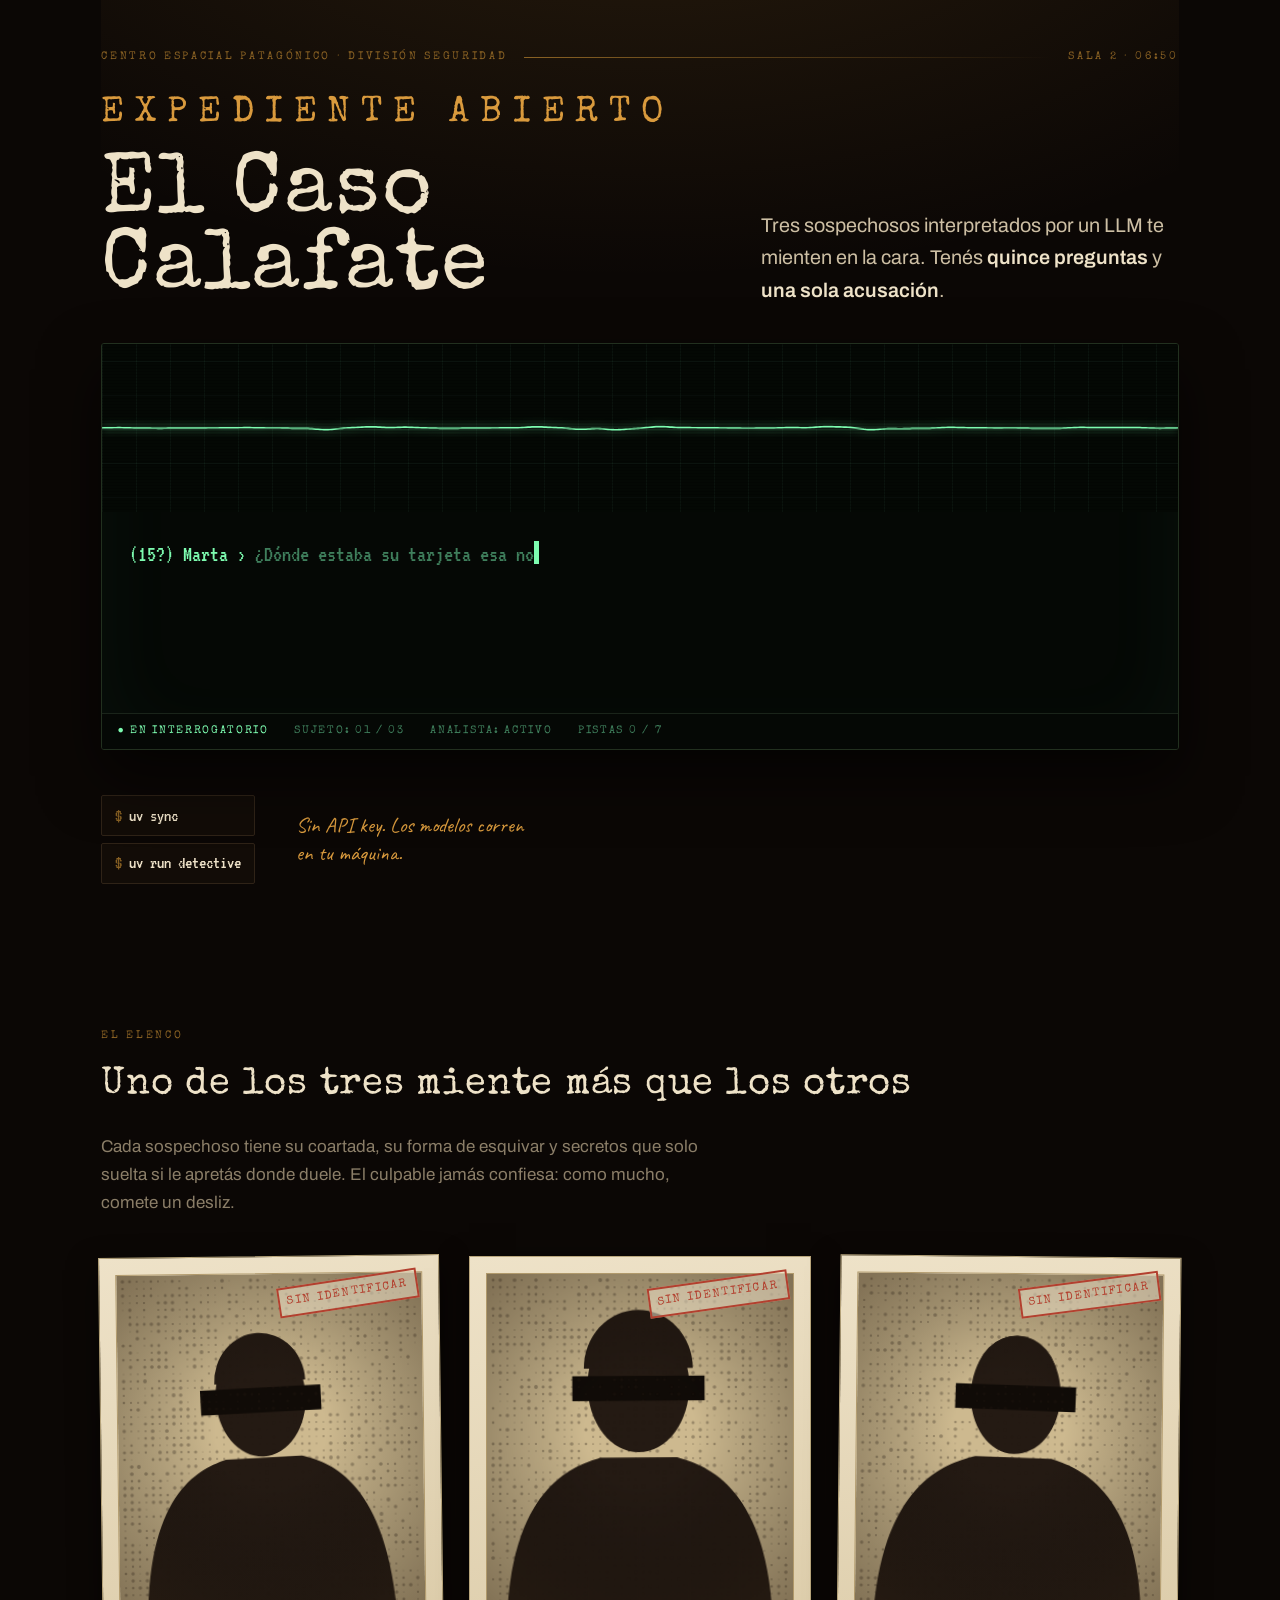
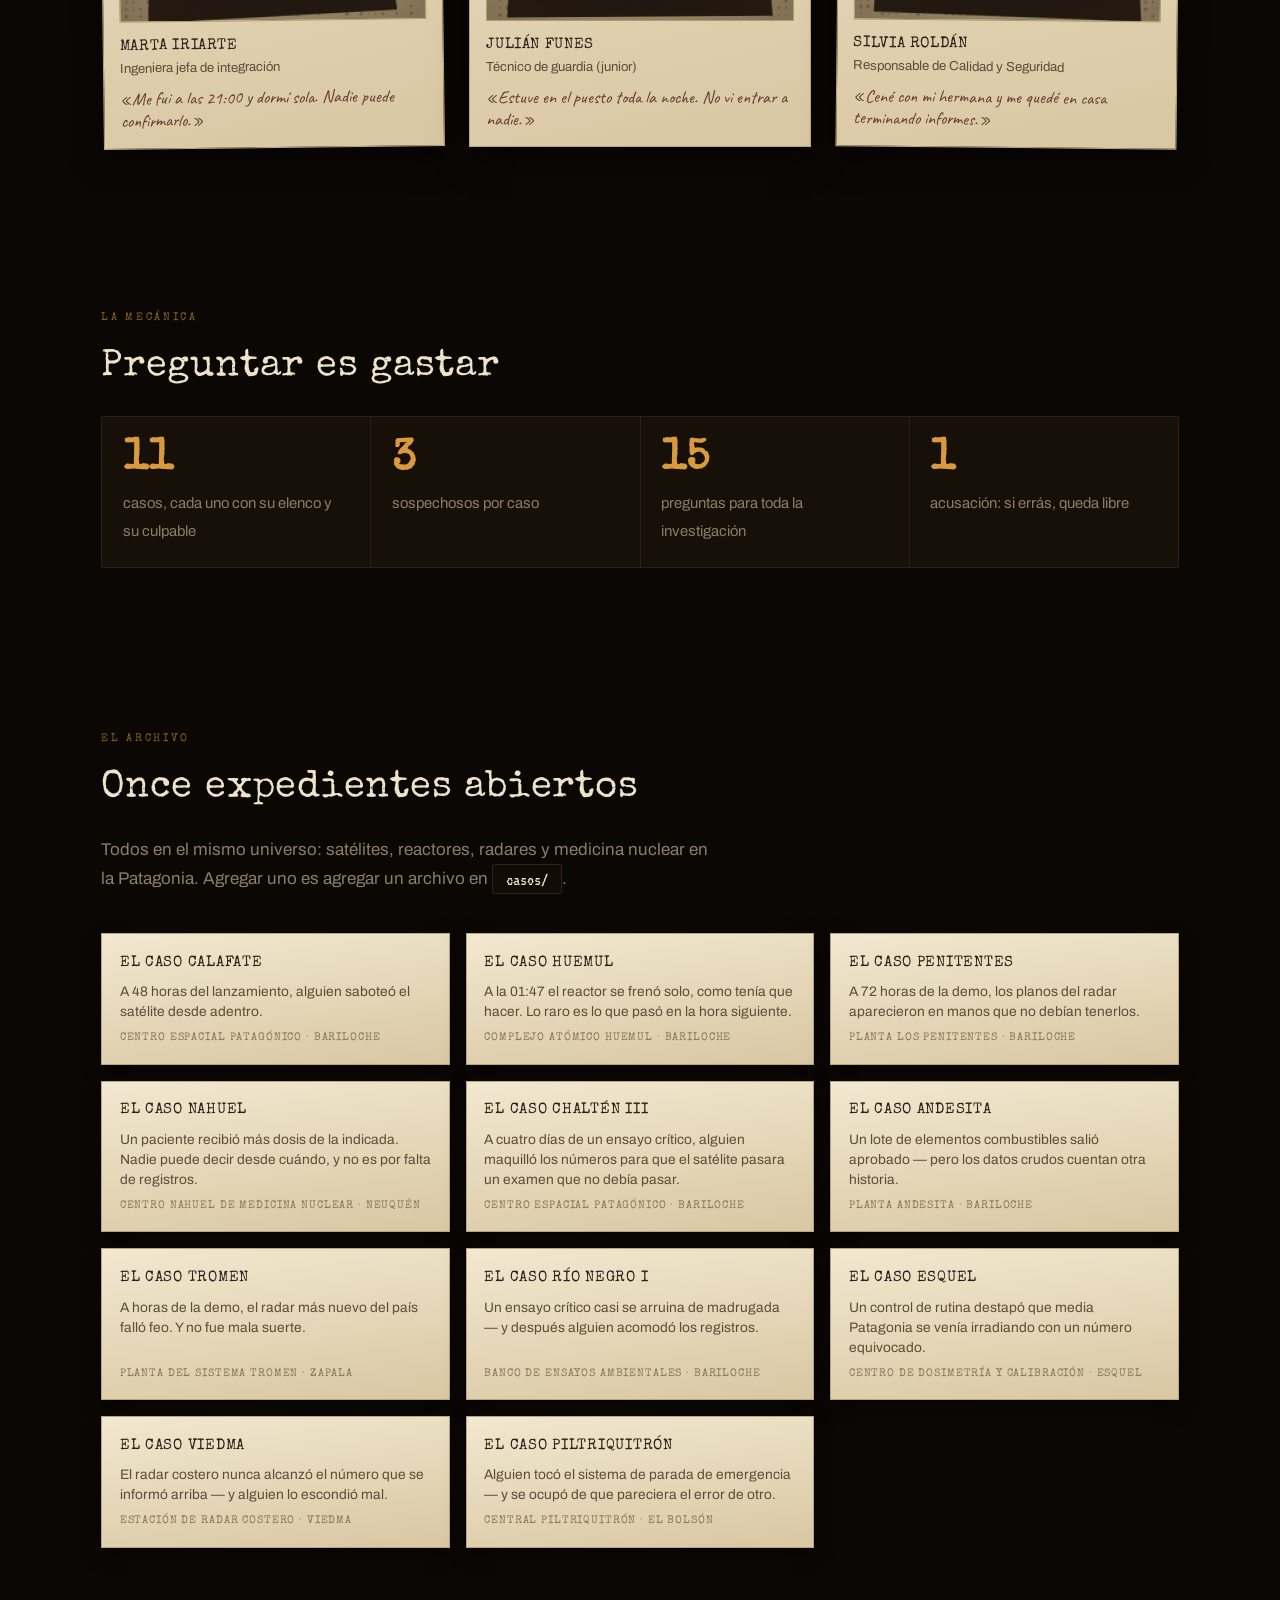
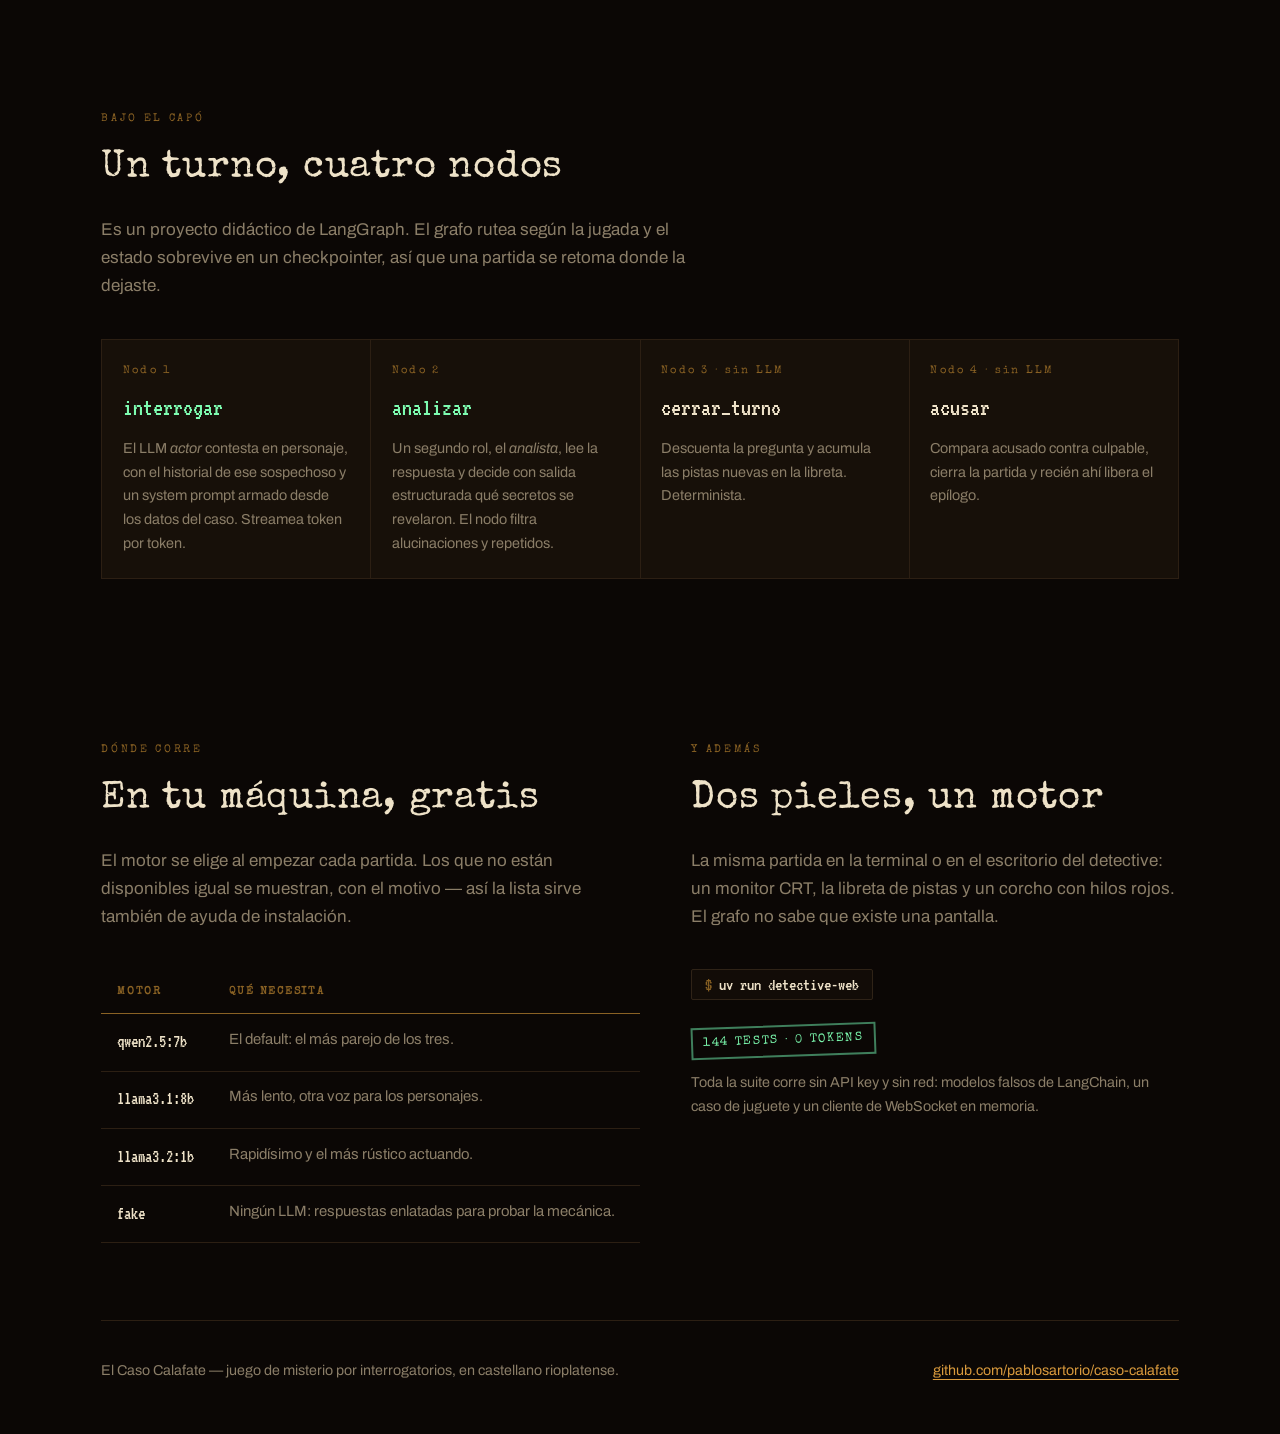
==== commit 08b56ef7: "Rehago la landing: gráfica propia en vez de los sprites del juego Los retratos de 80×96 son del jueg" ====
--- a/docs/index.html
+++ b/docs/index.html
@@ -3,219 +3,215 @@
 <head>
 <meta charset="utf-8">
 <meta name="viewport" content="width=device-width, initial-scale=1">
+<title>El Caso Calafate</title>
 <meta name="description" content="Juego de misterio por interrogatorios: tres sospechosos interpretados por un LLM local, quince preguntas y una sola acusación. Proyecto didáctico de LangGraph.">
-<meta name="theme-color" content="#0d0906">
+<meta name="theme-color" content="#0b0705">
 <link rel="canonical" href="https://pablosartorio.github.io/caso-calafate/">
-
 <meta property="og:type" content="website">
 <meta property="og:title" content="El Caso Calafate">
-<meta property="og:description" content="Juego de misterio por interrogatorios: tres sospechosos interpretados por un LLM local, quince preguntas y una sola acusación. Proyecto didáctico de LangGraph.">
+<meta property="og:description" content="Tres sospechosos interpretados por un LLM te mienten en la cara. Quince preguntas y una sola acusación.">
 <meta property="og:url" content="https://pablosartorio.github.io/caso-calafate/">
 <meta property="og:image" content="https://pablosartorio.github.io/caso-calafate/og.png">
 <meta property="og:locale" content="es_AR">
 <meta name="twitter:card" content="summary_large_image">
-<title>El Caso Calafate</title>
 <link rel="preconnect" href="https://fonts.googleapis.com">
 <link rel="preconnect" href="https://fonts.gstatic.com" crossorigin>
 <link rel="stylesheet" href="https://fonts.googleapis.com/css2?family=Special+Elite&family=Archivo:wght@400;500;600&family=VT323&family=Caveat:wght@600&display=swap">
 <style>
 :root{
-  --noche:#0d0906; --cuero:#1c140d; --cuero-alto:#2a1e13;
-  --papel:#ece0c4; --papel-oscuro:#d9c9a4; --papel-borde:#b9a67c;
+  --noche:#0b0705; --cuero:#171009; --cuero-alto:#241a10; --linea:#2c1f13;
+  --papel:#eee2c8; --papel-oscuro:#d8c7a2; --papel-borde:#b9a67c;
   --tinta:#2b2119; --tinta-suave:#5c4c3a; --tinta-tenue:#8a765c;
-  --ambar:#d99a3d; --ambar-tenue:#8a6224;
-  --fosforo:#86efac; --fosforo-tenue:#4a8f66;
-  --hueso:#cbbda1; --hueso-tenue:#8d8069;
+  --ambar:#d99a3d; --ambar-hondo:#8a6224;
+  --fosforo:#7dfcb0; --fosforo-hondo:#3f7f5c;
+  --sello:#b3402f;
+  --hueso:#cdbfa4; --hueso-tenue:#8b7e68;
   --maquina:"Special Elite","Courier New",monospace;
   --cuerpo:"Archivo","Helvetica Neue",Arial,sans-serif;
   --terminal:"VT323","Courier New",monospace;
   --mano:"Caveat","Segoe Script",cursive;
-  --medida:64ch;
 }
 *{box-sizing:border-box}
+html{scroll-behavior:smooth}
 body{
   margin:0; background:var(--noche); color:var(--hueso);
   font-family:var(--cuerpo); font-size:17px; line-height:1.65;
-  -webkit-font-smoothing:antialiased;
-}
-/* El velador: un halo cálido arriba, el resto en penumbra. */
-.escritorio{
+  -webkit-font-smoothing:antialiased; overflow-x:hidden;
+}
+.marco{max-width:1180px; margin:0 auto; padding:0 clamp(1.2rem,4vw,3.4rem)}
+h1,h2,h3{font-family:var(--maquina); font-weight:400; text-wrap:balance; margin:0}
+p{margin:0; max-width:62ch}
+a{color:var(--ambar); text-underline-offset:.25em}
+a:focus-visible{outline:2px solid var(--ambar); outline-offset:4px}
+.rotulo{font-family:var(--maquina); font-size:.7rem; letter-spacing:.24em;
+  text-transform:uppercase; color:var(--ambar-hondo)}
+
+/* ══ HERO ══════════════════════════════════════════════════════════════ */
+.hero{position:relative; padding:clamp(1.8rem,4vw,3rem) 0 clamp(2.4rem,5vw,3.6rem);
+  background:radial-gradient(130% 80% at 50% -20%, rgba(217,154,61,.15), transparent 62%)}
+.membrete{display:flex; align-items:center; gap:1rem; margin-bottom:clamp(1.2rem,2.6vw,2rem)}
+.membrete .linea{flex:1; height:1px; background:linear-gradient(90deg,var(--ambar-hondo),transparent)}
+
+.titular{display:grid; gap:clamp(1.4rem,4vw,3rem); align-items:end}
+@media(min-width:900px){ .titular{grid-template-columns:1fr auto} }
+h1{font-size:clamp(2.5rem,7.6vw,5.4rem); line-height:.88; letter-spacing:.02em; color:var(--papel)}
+h1 .fina{display:block; font-size:.42em; letter-spacing:.3em; color:var(--ambar);
+  margin-bottom:.7em; text-transform:uppercase}
+.tesis{font-size:clamp(1.02rem,2.1vw,1.24rem); max-width:38ch; color:var(--hueso)}
+.tesis strong{color:var(--papel); font-weight:600}
+
+/* ── El osciloscopio: la pieza fuerte ──────────────────────────────── */
+.instrumento{
+  margin-top:clamp(1.4rem,3vw,2.2rem); position:relative;
+  border:1px solid #22301f; border-radius:3px; background:#050805;
+  box-shadow:0 26px 60px rgba(0,0,0,.6), inset 0 0 90px rgba(125,252,176,.045);
+  overflow:hidden;
+}
+#scope{display:block; width:100%; height:clamp(120px,15vw,168px)}
+.pantalla{position:relative}
+.pantalla::after{
+  content:""; position:absolute; inset:0; pointer-events:none;
   background:
-    radial-gradient(120% 70% at 50% -10%, rgba(217,154,61,.16), transparent 60%),
-    linear-gradient(180deg,#1a120b 0%, var(--noche) 45%);
-}
-.marco{max-width:1120px; margin:0 auto; padding:0 clamp(1.2rem,4vw,3rem)}
-h1,h2,h3{font-family:var(--maquina); font-weight:400; text-wrap:balance; margin:0}
-p{margin:0; max-width:var(--medida)}
-a{color:var(--ambar)}
-a:focus-visible,button:focus-visible{outline:2px solid var(--ambar); outline-offset:3px}
-
-.rotulo{
-  font-family:var(--maquina); font-size:.72rem; letter-spacing:.22em;
-  text-transform:uppercase; color:var(--ambar-tenue);
-}
-
-/* ── Encabezado ─────────────────────────────────────────────────────── */
-header{padding:clamp(2.5rem,7vw,5rem) 0 0}
-.membrete{display:flex; align-items:center; gap:.9rem; margin-bottom:2.2rem}
-.membrete .linea{flex:1; height:1px; background:linear-gradient(90deg,var(--ambar-tenue),transparent)}
-h1{
-  font-size:clamp(2.6rem,8.5vw,5.4rem); line-height:.95; letter-spacing:.04em;
-  color:var(--papel); margin-bottom:1rem;
-}
-.tesis{font-size:clamp(1.05rem,2.4vw,1.3rem); color:var(--hueso); max-width:44ch}
-.tesis strong{color:var(--papel); font-weight:600}
-
-/* ── El hero: el juego jugándose solo ───────────────────────────────── */
-.interrogatorio{
-  display:grid; gap:clamp(1.2rem,3vw,2.4rem); align-items:start;
-  grid-template-columns:minmax(0,1fr); margin:clamp(2.2rem,6vw,3.6rem) 0 0;
-}
-@media(min-width:860px){ .interrogatorio{grid-template-columns:300px minmax(0,1fr)} }
-
-.camara{
-  background:#080c08; border:1px solid #1f2a1f; border-radius:2px;
-  padding:14px; position:relative; overflow:hidden;
-}
-.camara canvas{
-  display:block; width:100%; height:auto; image-rendering:pixelated;
-  filter:saturate(.92) contrast(1.04);
-}
-/* Barrido del CRT, sutil y sin distraer. */
-.camara::after{
-  content:""; position:absolute; inset:0; pointer-events:none;
-  background:repeating-linear-gradient(180deg,rgba(0,0,0,.22) 0 1px,transparent 1px 3px);
-}
-.chapa{
-  display:flex; justify-content:space-between; align-items:baseline; gap:1rem;
-  margin-top:12px; font-family:var(--maquina); font-size:.78rem;
-}
-.chapa b{color:var(--fosforo); font-weight:400; letter-spacing:.06em}
-.chapa span{color:var(--fosforo-tenue); font-size:.68rem; letter-spacing:.1em; text-transform:uppercase}
-
-.consola{
-  background:#070b07; border:1px solid #1f2a1f; border-radius:2px;
-  padding:clamp(1rem,2.5vw,1.6rem); min-height:330px;
-  font-family:var(--terminal); font-size:1.32rem; line-height:1.5;
-  display:flex; flex-direction:column; gap:.55rem;
-}
-.consola .det{color:var(--fosforo-tenue)}
-.consola .det b{color:var(--fosforo); font-weight:400}
-.consola .voz{color:var(--fosforo); text-shadow:0 0 10px rgba(134,239,172,.28)}
-.cursor{display:inline-block; width:.55ch; height:1.05em; vertical-align:-.16em;
-  background:var(--fosforo); animation:latir 1.05s steps(1) infinite}
-@keyframes latir{50%{opacity:0}}
-
-/* La pista entra como un papelito que cae sobre la terminal. */
+    repeating-linear-gradient(180deg,rgba(0,0,0,.3) 0 1px,transparent 1px 3px),
+    radial-gradient(120% 160% at 50% 50%, transparent 52%, rgba(0,0,0,.72));
+}
+.instrumento-pie{
+  display:flex; flex-wrap:wrap; gap:.6rem 1.6rem; align-items:baseline;
+  padding:.55rem .95rem; border-top:1px solid #1a241a;
+  font-family:var(--maquina); font-size:.66rem; letter-spacing:.16em;
+  text-transform:uppercase; color:var(--fosforo-hondo); background:#050805;
+}
+.instrumento-pie .vivo{color:var(--fosforo)}
+.instrumento-pie .vivo::before{content:"● "; animation:latir 1.6s ease-in-out infinite}
+@keyframes latir{50%{opacity:.25}}
+
+.transcripcion{
+  padding:clamp(1rem,2.4vw,1.7rem) clamp(1rem,2.4vw,1.7rem) clamp(1.2rem,3vw,2rem);
+  font-family:var(--terminal); font-size:clamp(1.15rem,2.2vw,1.42rem); line-height:1.45;
+  display:flex; flex-direction:column; gap:.45rem; min-height:7.6em;
+  position:relative; z-index:1;
+}
+.det{color:var(--fosforo-hondo)}
+.det b{color:var(--fosforo); font-weight:400}
+.voz{color:var(--fosforo); text-shadow:0 0 12px rgba(125,252,176,.3)}
+.cursor{display:inline-block; width:.5ch; height:1em; vertical-align:-.13em;
+  background:var(--fosforo); animation:latir 1s steps(1) infinite}
+
 .pista{
-  background:var(--papel); color:var(--tinta);
-  border-left:3px solid var(--ambar); padding:.85rem 1rem;
-  font-family:var(--cuerpo); font-size:.92rem; line-height:1.5;
-  box-shadow:0 10px 26px rgba(0,0,0,.55);
-  opacity:0; transform:translateY(10px) rotate(-.4deg); transition:opacity .5s ease, transform .5s ease;
-}
-.pista.visible{opacity:1; transform:translateY(0) rotate(-.4deg)}
-.pista .rotulo{color:var(--ambar-tenue); display:block; margin-bottom:.25rem}
-
-/* ── Comandos ───────────────────────────────────────────────────────── */
-.arranque{
-  display:flex; flex-wrap:wrap; gap:1.4rem 2.4rem; align-items:center;
-  margin:clamp(2rem,5vw,3rem) 0 clamp(3rem,8vw,5rem);
-  padding-top:1.6rem; border-top:1px solid #2a1e13;
-}
-.comandos{display:flex; flex-direction:column; gap:.45rem}
-code{
-  font-family:var(--terminal); font-size:1.16rem; color:var(--papel);
-  background:#150f09; border:1px solid #2f2317; padding:.28em .7em; border-radius:2px;
-}
-code .prompt{color:var(--ambar-tenue)}
-.nota-mano{font-family:var(--mano); font-size:1.3rem; color:var(--ambar); max-width:26ch; line-height:1.35}
-
-/* ── Secciones sobre papel ──────────────────────────────────────────── */
-section{padding:clamp(2.6rem,6vw,4.2rem) 0}
-.seccion-titulo{font-size:clamp(1.5rem,3.6vw,2.1rem); color:var(--papel); letter-spacing:.03em; margin:.5rem 0 1rem}
+  align-self:flex-start; max-width:56ch; margin-top:.3rem;
+  background:linear-gradient(168deg,var(--papel),var(--papel-oscuro)); color:var(--tinta);
+  border-left:3px solid var(--sello); padding:.8rem 1.05rem;
+  font-family:var(--cuerpo); font-size:.9rem; line-height:1.5;
+  box-shadow:0 14px 34px rgba(0,0,0,.6);
+  opacity:0; transform:translateY(14px) rotate(-.5deg);
+  transition:opacity .45s ease, transform .45s cubic-bezier(.2,.9,.3,1.2);
+}
+.pista.visible{opacity:1; transform:translateY(0) rotate(-.5deg)}
+.pista .rotulo{display:block; color:var(--sello); margin-bottom:.25rem}
+
+.arranque{display:flex; flex-wrap:wrap; gap:1.2rem 2.6rem; align-items:center;
+  margin-top:clamp(1.8rem,4vw,2.8rem)}
+.comandos{display:flex; flex-direction:column; gap:.4rem}
+code{font-family:var(--terminal); font-size:1.14rem; color:var(--papel);
+  background:#120c07; border:1px solid #2f2317; padding:.26em .7em; border-radius:2px}
+code .p{color:var(--ambar-hondo)}
+.nota-mano{font-family:var(--mano); font-size:1.32rem; color:var(--ambar);
+  max-width:24ch; line-height:1.3}
+
+/* ══ SECCIONES ═════════════════════════════════════════════════════════ */
+section{padding:clamp(2.8rem,6.5vw,4.8rem) 0}
+.seccion-titulo{font-size:clamp(1.6rem,3.8vw,2.4rem); color:var(--papel);
+  letter-spacing:.02em; margin:.45rem 0 1rem}
 .bajada{color:var(--hueso-tenue); margin-bottom:2.4rem}
 
-.reglas{display:grid; gap:1px; background:#2a1e13; border:1px solid #2a1e13;
-  grid-template-columns:repeat(auto-fit,minmax(190px,1fr))}
-.regla{background:var(--cuero); padding:1.5rem 1.4rem}
-.regla b{display:block; font-family:var(--maquina); font-size:2.6rem; color:var(--ambar);
-  line-height:1; margin-bottom:.5rem; font-variant-numeric:tabular-nums}
-.regla span{font-size:.95rem; color:var(--hueso-tenue)}
-
-/* El archivo: fichas de papel */
-.fichas{display:grid; gap:1rem; grid-template-columns:repeat(auto-fill,minmax(255px,1fr))}
-.ficha{
-  background:linear-gradient(172deg,#f4ebd6,var(--papel-oscuro));
-  color:var(--tinta); border:1px solid var(--papel-borde); border-radius:2px;
-  padding:1.1rem 1.15rem; display:flex; flex-direction:column; gap:.5rem;
-  box-shadow:0 6px 16px rgba(0,0,0,.45);
-}
-.ficha h3{font-size:.95rem; letter-spacing:.05em; text-transform:uppercase}
-.ficha p{font-size:.88rem; line-height:1.45; color:var(--tinta-suave); max-width:none}
-.ficha .sede{margin-top:auto; font-family:var(--maquina); font-size:.7rem;
+/* Las fichas de los sospechosos: foto censurada, sin caras */
+.elenco{display:grid; gap:clamp(1rem,2.5vw,1.7rem);
+  grid-template-columns:repeat(auto-fit,minmax(240px,1fr))}
+.ficha-persona{
+  background:linear-gradient(168deg,var(--papel),var(--papel-oscuro)); color:var(--tinta);
+  border:1px solid var(--papel-borde); padding:1rem; position:relative;
+  box-shadow:0 12px 30px rgba(0,0,0,.5);
+}
+.ficha-persona:nth-child(1){transform:rotate(-.7deg)}
+.ficha-persona:nth-child(3){transform:rotate(.6deg)}
+.ficha-persona canvas{display:block; width:100%; height:auto; border:1px solid #b0996b}
+.ficha-persona .nombre{font-family:var(--maquina); font-size:.95rem; letter-spacing:.04em;
+  text-transform:uppercase; margin-top:.75rem}
+.ficha-persona .cargo{font-size:.82rem; color:var(--tinta-suave); line-height:1.4}
+.ficha-persona .dice{font-family:var(--mano); font-size:1.12rem; color:#6a3b30;
+  line-height:1.25; margin-top:.6rem}
+.ficha-persona .sello-ficha{
+  position:absolute; top:1.4rem; right:1.3rem; transform:rotate(-8deg);
+  font-family:var(--maquina); font-size:.72rem; letter-spacing:.12em;
+  text-transform:uppercase; color:var(--sello);
+  border:2px solid var(--sello); padding:.3em .6em; background:rgba(238,226,200,.55);
+}
+
+.reglas{display:grid; gap:1px; background:var(--linea); border:1px solid var(--linea);
+  grid-template-columns:repeat(auto-fit,minmax(180px,1fr))}
+.regla{background:var(--cuero); padding:1.4rem 1.3rem}
+.regla b{display:block; font-family:var(--maquina); font-size:2.7rem; color:var(--ambar);
+  line-height:1; margin-bottom:.4rem; font-variant-numeric:tabular-nums}
+.regla span{font-size:.93rem; color:var(--hueso-tenue)}
+
+.fichas{display:grid; gap:1rem; grid-template-columns:repeat(auto-fill,minmax(260px,1fr))}
+.ficha{background:linear-gradient(172deg,#f2e8d0,var(--papel-oscuro)); color:var(--tinta);
+  border:1px solid var(--papel-borde); padding:1.05rem 1.1rem;
+  display:flex; flex-direction:column; gap:.45rem; box-shadow:0 6px 18px rgba(0,0,0,.45)}
+.ficha h3{font-size:.92rem; letter-spacing:.05em; text-transform:uppercase}
+.ficha p{font-size:.86rem; line-height:1.45; color:var(--tinta-suave); max-width:none}
+.ficha .sede{margin-top:auto; font-family:var(--maquina); font-size:.67rem;
   letter-spacing:.08em; color:var(--tinta-tenue); text-transform:uppercase}
 
-/* El turno: una secuencia real, por eso va numerada */
-.turno{display:grid; gap:1px; background:#2a1e13; border:1px solid #2a1e13}
-@media(min-width:820px){ .turno{grid-template-columns:repeat(4,1fr)} }
-.paso{background:var(--cuero); padding:1.5rem 1.35rem; display:flex; flex-direction:column; gap:.55rem}
-.paso .n{font-family:var(--maquina); font-size:.72rem; letter-spacing:.2em; color:var(--ambar-tenue)}
-.paso h3{font-family:var(--terminal); font-size:1.5rem; color:var(--fosforo); letter-spacing:.02em}
-.paso p{font-size:.92rem; color:var(--hueso-tenue); max-width:none}
-.paso.sin-llm h3{color:var(--papel)}
-
-/* Motores */
-.motores{width:100%; border-collapse:collapse; font-size:.94rem}
-.motores th,.motores td{text-align:left; padding:.85rem 1rem; border-bottom:1px solid #2a1e13; vertical-align:top}
-.motores th{font-family:var(--maquina); font-size:.72rem; letter-spacing:.16em;
-  text-transform:uppercase; color:var(--ambar-tenue); border-bottom-color:var(--ambar-tenue)}
-.motores td:first-child{font-family:var(--terminal); font-size:1.18rem; color:var(--papel); white-space:nowrap}
+.turno{display:grid; gap:1px; background:var(--linea); border:1px solid var(--linea)}
+@media(min-width:840px){ .turno{grid-template-columns:repeat(4,1fr)} }
+.paso{background:var(--cuero); padding:1.4rem 1.3rem; display:flex; flex-direction:column; gap:.5rem}
+.paso .n{font-family:var(--maquina); font-size:.68rem; letter-spacing:.2em; color:var(--ambar-hondo)}
+.paso h3{font-family:var(--terminal); font-size:1.55rem; color:var(--fosforo)}
+.paso.frio h3{color:var(--papel)}
+.paso p{font-size:.9rem; color:var(--hueso-tenue); max-width:none}
+
+.dos{display:grid; gap:clamp(1.6rem,4vw,3.2rem)}
+@media(min-width:840px){ .dos{grid-template-columns:1.05fr .95fr; align-items:start} }
+.motores{width:100%; border-collapse:collapse; font-size:.93rem}
+.motores th,.motores td{text-align:left; padding:.8rem 1rem; border-bottom:1px solid var(--linea); vertical-align:top}
+.motores th{font-family:var(--maquina); font-size:.68rem; letter-spacing:.16em;
+  text-transform:uppercase; color:var(--ambar-hondo); border-bottom-color:var(--ambar-hondo)}
+.motores td:first-child{font-family:var(--terminal); font-size:1.16rem; color:var(--papel); white-space:nowrap}
 .motores td{color:var(--hueso-tenue)}
 .tabla-marco{overflow-x:auto}
-
-.dos-columnas{display:grid; gap:clamp(1.6rem,4vw,3rem)}
-@media(min-width:820px){ .dos-columnas{grid-template-columns:1.1fr .9fr; align-items:start} }
-
-.sello{
-  display:inline-block; font-family:var(--maquina); font-size:.78rem; letter-spacing:.14em;
-  text-transform:uppercase; color:var(--fosforo); border:2px solid var(--fosforo-tenue);
-  padding:.35em .8em; transform:rotate(-2.5deg); border-radius:2px;
-}
-
-footer{border-top:1px solid #2a1e13; padding:2.6rem 0 3.4rem; color:var(--hueso-tenue); font-size:.9rem}
-.pie{display:flex; flex-wrap:wrap; gap:1rem 2rem; align-items:baseline; justify-content:space-between}
-
-@media (prefers-reduced-motion:reduce){
-  *,*::after{animation:none!important; transition:none!important}
-}
+.sello-verde{display:inline-block; font-family:var(--maquina); font-size:.76rem;
+  letter-spacing:.14em; text-transform:uppercase; color:var(--fosforo);
+  border:2px solid var(--fosforo-hondo); padding:.34em .8em; transform:rotate(-2deg)}
+
+footer{border-top:1px solid var(--linea); padding:2.4rem 0 3.2rem;
+  color:var(--hueso-tenue); font-size:.89rem}
+.pie{display:flex; flex-wrap:wrap; gap:.8rem 2rem; align-items:baseline; justify-content:space-between}
+
+@media (prefers-reduced-motion:reduce){ *,*::before,*::after{animation:none!important; transition:none!important} }
 </style>
 </head>
 <body>
 
-
-<div class="escritorio">
 <div class="marco">
-
-  <header>
+  <header class="hero">
     <div class="membrete">
       <span class="rotulo">Centro Espacial Patagónico · División Seguridad</span>
       <span class="linea"></span>
-      <span class="rotulo">Expediente 01</span>
-    </div>
-    <h1>El Caso<br>Calafate</h1>
-    <p class="tesis">Tres sospechosos interpretados por un LLM te mienten en la cara.
-      Tenés <strong>quince preguntas</strong> y <strong>una sola acusación</strong>.</p>
-
-    <div class="interrogatorio">
-      <div>
-        <div class="camara">
-          <canvas id="retrato" width="80" height="96" aria-label="Retrato pixel art de la sospechosa en la cámara del interrogatorio"></canvas>
-        </div>
-        <div class="chapa"><b id="chapa-nombre">MARTA IRIARTE</b><span id="chapa-cargo">Ingeniera jefa</span></div>
+      <span class="rotulo">Sala 2 · 06:50</span>
+    </div>
+
+    <div class="titular">
+      <h1><span class="fina">Expediente abierto</span>El Caso<br>Calafate</h1>
+      <p class="tesis">Tres sospechosos interpretados por un LLM te mienten en la cara.
+        Tenés <strong>quince preguntas</strong> y <strong>una sola acusación</strong>.</p>
+    </div>
+
+    <div class="instrumento">
+      <div class="pantalla">
+        <canvas id="scope" aria-label="Osciloscopio: la voz del sospechoso en el interrogatorio"></canvas>
       </div>
-
-      <div class="consola" id="consola">
+      <div class="transcripcion">
         <div class="det" id="linea-det"></div>
         <div class="voz" id="linea-voz"></div>
         <div class="pista" id="pista">
@@ -224,73 +220,78 @@
           la perdió el jueves y no lo reportó.
         </div>
       </div>
+      <div class="instrumento-pie">
+        <span class="vivo" id="estado-scope">en interrogatorio</span>
+        <span>sujeto: 01 / 03</span>
+        <span>analista: activo</span>
+        <span id="contador-pistas">pistas 0 / 7</span>
+      </div>
     </div>
 
     <div class="arranque">
       <div class="comandos">
-        <code><span class="prompt">$</span> uv sync</code>
-        <code><span class="prompt">$</span> uv run detective</code>
+        <code><span class="p">$</span> uv sync</code>
+        <code><span class="p">$</span> uv run detective</code>
       </div>
       <p class="nota-mano">Sin API key. Los modelos corren en tu máquina.</p>
     </div>
   </header>
+
+  <section>
+    <span class="rotulo">El elenco</span>
+    <h2 class="seccion-titulo">Uno de los tres miente más que los otros</h2>
+    <p class="bajada">Cada sospechoso tiene su coartada, su forma de esquivar y secretos que
+      solo suelta si le apretás donde duele. El culpable jamás confiesa: como mucho, comete
+      un desliz.</p>
+    <div class="elenco" id="elenco"></div>
+  </section>
 
   <section>
     <span class="rotulo">La mecánica</span>
     <h2 class="seccion-titulo">Preguntar es gastar</h2>
-    <p class="bajada">Cada pregunta descuenta. Los sospechosos esquivan, se contradicen y sueltan
-      deslices solo cuando los apretás donde duele. El culpable jamás confiesa.</p>
     <div class="reglas">
       <div class="regla"><b>11</b><span>casos, cada uno con su elenco y su culpable</span></div>
-      <div class="regla"><b>3</b><span>sospechosos por caso, uno miente más que los otros</span></div>
+      <div class="regla"><b>3</b><span>sospechosos por caso</span></div>
       <div class="regla"><b>15</b><span>preguntas para toda la investigación</span></div>
-      <div class="regla"><b>1</b><span>acusación: si errás, el culpable queda libre</span></div>
+      <div class="regla"><b>1</b><span>acusación: si errás, queda libre</span></div>
     </div>
   </section>
 
   <section>
     <span class="rotulo">El archivo</span>
     <h2 class="seccion-titulo">Once expedientes abiertos</h2>
-    <p class="bajada">Todos en el mismo universo: satélites, reactores, radares y medicina nuclear
-      en la Patagonia. Agregar uno es agregar un archivo en <code style="font-size:.95rem">casos/</code>.</p>
+    <p class="bajada">Todos en el mismo universo: satélites, reactores, radares y medicina
+      nuclear en la Patagonia. Agregar uno es agregar un archivo en <code>casos/</code>.</p>
     <div class="fichas" id="fichas"></div>
   </section>
 
   <section>
     <span class="rotulo">Bajo el capó</span>
     <h2 class="seccion-titulo">Un turno, cuatro nodos</h2>
-    <p class="bajada">Es un proyecto didáctico de LangGraph. El grafo rutea según la jugada y el
-      estado sobrevive en un checkpointer, así que una partida se retoma donde la dejaste.</p>
+    <p class="bajada">Es un proyecto didáctico de LangGraph. El grafo rutea según la jugada y
+      el estado sobrevive en un checkpointer, así que una partida se retoma donde la dejaste.</p>
     <div class="turno">
-      <div class="paso">
-        <span class="n">Nodo 1</span><h3>interrogar</h3>
+      <div class="paso"><span class="n">Nodo 1</span><h3>interrogar</h3>
         <p>El LLM <em>actor</em> contesta en personaje, con el historial de ese sospechoso y un
-          system prompt armado desde los datos del caso. Streamea token por token.</p>
-      </div>
-      <div class="paso">
-        <span class="n">Nodo 2</span><h3>analizar</h3>
-        <p>Un segundo rol, el <em>analista</em>, lee la respuesta y decide con salida estructurada
-          qué secretos se revelaron. El nodo filtra alucinaciones y repetidos.</p>
-      </div>
-      <div class="paso sin-llm">
-        <span class="n">Nodo 3 · sin LLM</span><h3>cerrar_turno</h3>
-        <p>Descuenta la pregunta y acumula las pistas nuevas en la libreta. Determinista.</p>
-      </div>
-      <div class="paso sin-llm">
-        <span class="n">Nodo 4 · sin LLM</span><h3>acusar</h3>
-        <p>Compara acusado contra culpable, cierra la partida y recién ahí libera el epílogo.</p>
-      </div>
+          system prompt armado desde los datos del caso. Streamea token por token.</p></div>
+      <div class="paso"><span class="n">Nodo 2</span><h3>analizar</h3>
+        <p>Un segundo rol, el <em>analista</em>, lee la respuesta y decide con salida
+          estructurada qué secretos se revelaron. El nodo filtra alucinaciones y repetidos.</p></div>
+      <div class="paso frio"><span class="n">Nodo 3 · sin LLM</span><h3>cerrar_turno</h3>
+        <p>Descuenta la pregunta y acumula las pistas nuevas en la libreta. Determinista.</p></div>
+      <div class="paso frio"><span class="n">Nodo 4 · sin LLM</span><h3>acusar</h3>
+        <p>Compara acusado contra culpable, cierra la partida y recién ahí libera el epílogo.</p></div>
     </div>
   </section>
 
   <section>
-    <div class="dos-columnas">
+    <div class="dos">
       <div>
         <span class="rotulo">Dónde corre</span>
         <h2 class="seccion-titulo">En tu máquina, gratis</h2>
-        <p class="bajada">El motor se elige al empezar cada partida, en la terminal y en la web.
-          Los que no están disponibles igual se muestran, con el motivo — así la lista sirve
-          también de ayuda de instalación.</p>
+        <p class="bajada">El motor se elige al empezar cada partida. Los que no están
+          disponibles igual se muestran, con el motivo — así la lista sirve también de ayuda
+          de instalación.</p>
         <div class="tabla-marco">
           <table class="motores">
             <thead><tr><th>Motor</th><th>Qué necesita</th></tr></thead>
@@ -307,11 +308,11 @@
         <span class="rotulo">Y además</span>
         <h2 class="seccion-titulo">Dos pieles, un motor</h2>
         <p class="bajada">La misma partida en la terminal o en el escritorio del detective: un
-          monitor CRT con los retratos pixel art, la libreta de pistas y un corcho con hilos rojos.
-          El grafo no sabe que existe una pantalla.</p>
-        <p style="margin-bottom:1.6rem"><code><span class="prompt">$</span> uv run detective-web</code></p>
-        <p><span class="sello">142 tests · 0 tokens</span></p>
-        <p style="margin-top:1rem; color:var(--hueso-tenue); font-size:.92rem">
+          monitor CRT, la libreta de pistas y un corcho con hilos rojos. El grafo no sabe que
+          existe una pantalla.</p>
+        <p style="margin-bottom:1.5rem"><code><span class="p">$</span> uv run detective-web</code></p>
+        <p><span class="sello-verde">144 tests · 0 tokens</span></p>
+        <p style="margin-top:.9rem; color:var(--hueso-tenue); font-size:.9rem">
           Toda la suite corre sin API key y sin red: modelos falsos de LangChain, un caso de
           juguete y un cliente de WebSocket en memoria.</p>
       </div>
@@ -324,131 +325,245 @@
       <a href="https://github.com/pablosartorio/caso-calafate">github.com/pablosartorio/caso-calafate</a>
     </div>
   </footer>
-
 </div>
-</div>
 
 <script>
-const RETRATOS = {"paleta":{"k":"#000000","v":"#222034","m":"#45283c","M":"#663931","B":"#8f563b","o":"#df7126","t":"#d9a066","F":"#eec39a","y":"#fbf236","L":"#99e550","g":"#6abe30","E":"#37946e","d":"#4b692f","O":"#524b24","Z":"#323c39","z":"#3f3f74","A":"#306082","a":"#5b6ee1","C":"#639bff","c":"#5fcde4","e":"#cbdbfc","w":"#ffffff","S":"#9badb7","s":"#847e87","G":"#696a6a","h":"#595652","p":"#76428a","r":"#ac3232","R":"#d95763","P":"#d77bba","n":"#8f974a","u":"#8a6f30"},"transparente":".","ancho":80,"alto":96,"retratos":{"marta":{"base":["FFFFFFFFFFFFFFFFFFFFFFFFFFFFFFFFFFFFFFFFFFFFFFFFFFFFFFFFFFFFFFFFFFFFFFFFFFFFFFFF","FFFFFFFFFFFFFFFFFFFFFFFFFFFFFFFFFFFFFFFFFFFFFFFFFFFFFFFFFFFFFFFFFFFFFFFFFFFFFFFF","FFFFFFFFFFFFFFFFFFFFFFFFFFFFFFFFFFFFFFFFFFFFFFFFFFFFFFFFFFFFFFFFFFFFFFFFFFFFFFFF","FFFFFFFFFFFFFFFFFFFFFFFFFFFFFFFFFFFFFFFFFFFFFFFFFFFFFFFFFFFFFFFFFFFFFFFFFFFFFFFF","FFFFFFFFFFFFFFFFFFFFFFFFFFFFFFFFFFFFFFFFFFFFFFFFFFFFFFFFFFFFFFFFFFFFFFFFFFFFFFFF","FFFFFFFFFFFFFFFFFFFFFFFFFFFFFFFFFFFFFFFFFFFFFFFFFFFFFFFFFFFFFFFFFFFFFFFFFFFFFFFF","FFFFFFFFFFFFFFFFFFFFFFFFFFFFFFFFFFFFFFFFFFFFFFFFFFFFFFFFFFFFFFFFFFFFFFFFFFFFFFFF","FFFFFFFFFFFFFFFFFFFFFFFFFFFFFFFFFFFFFFFFFFFFFFFFFFFFFFFFFFFFFFFFFFFFFFFFFFFFFFFF","FFFFFFFFFFFFFFFFFFFFFFFFFFFFFFFFFFFFFFFFFFFFFFFFFFFFFFFFFFFFFFFFFFFFFFFFFFFFFFFF","FFFFFFFFFFFFFFFFFFFFFFFFFFFFFFFFFFFFFFFFFFFFFFFFFFFFFFFFFFFFFFFFFFFFFFFFFFFFFFFF","FFFFFFFFFFFFFFFFFFFFFFFFFFFFFFFFFFFFFFFFFFFFFFFFFFFFFFFFFFFFFFFFFFFFFFFFFFFFFFFF","FFFFFFFFFFFFFFFFFFFFFFFFFFFFFFFFFFFFFFFFFFFFFFFFFFFFFFFFFFFFFFFFFFFFFFFFFFFFFFFF","FFFFFFFFFFFFFFFFFFFFFFFFFFFFFFFFFFFFFFFFFFFFFFFFFFFFFFFFFFFFFFFFFFFFFFFFFFFFFFFF","FFFFFFFFFFFFFFFFFFFFFFFFFFFFFFFFFFFFFFFFFFFFFFFFFFFFFFFFFFFFFFFFFFFFFFFFFFFFFFFF","ttttttttttttttttttttttttttttttttttttttthhttttttttttttttttttttttttttttttttttttttt","FFFFFFFFFFFFFFFFFFFFFFFFFFFFFFFFFFFhhhhhhhhhhFFFFFFFFFFFFFFFFFFFFFFFFFFFFFFFFFFF","FFFFFFFFFFFFFFFFFFFFFFFFFFFFFFFFFhhSSSSSSSSShhhFFFFFFFFFFFFFFFFFFFFFFFFFFFFFFFFF","FFFFFFFFFFFFFFFFFFFFFFFFFFFFFFFFhhhhSSSSSSSShhhhFFFFFFFFFFFFFFFFFFFFFFFFFFFFFFFF","FFFFFFFFFFFFFFFFFFFFFFFFFFFFFFFhhhhhhhhhhhhhhhhhhFFFFFFFFFFFFFFFFFFFFFFFFFFFFFFF","FFFFFFFFFFFFFFFFFFFFFFFFFFFFFFhhhhhhhhhhhhhhhhhhhhFFFFFFFFFFFFFFFFFFFFFFFFFFFFFF","FFFFFFFFFFFFFFFFFFFFFFFFFFFFFhhhhhhhhhhhhhhhhhhhhhhFFFFFFFFFFFFFFFFFFFFFFFFFFFFF","FFFFFFFFFFFFFFFFFFFFFFFFFFFFFhhhhhhhhhhhhhhhhhhhhhhFFFFFFFFFFFFFFFFFFFFFFFFFFFFF","FFFFFFFFFFFFFFFFFFFFFFFFFFFFhhhhhhhhhhhhhhhhhhhhhhhhFFFFFFFFFFFFFFFFFFFFFFFFFFFF","FFFFFFFFFFFFFFFFFFFFFFFFFFFFhhhhhhhhtttttttthhhhhhhhFFFFFFFFFFFFFFFFFFFFFFFFFFFF","ttttttttttttttttttttttttttthhhhhhhtttttttttttthhhhhhtttttttttttttttttttttttttttt","FFFFFFFFFFFFFFFFFFFFFFFFFFFhhhhhhtttttttttttttthhhhhhFFFFFFFFFFFFFFFFFFFFFFFFFFF","FFFFFFFFFFFFFFFFFFFFFFFFFFFhhhhhtttttttttttttttthhhhhFFFFFFFFFFFFFFFFFFFFFFFFFFF","FFFFFFFFFFFFFFFFFFFFFFFFFFFhhhhtttttttttttttttttthhhhFFFFFFFFFFFFFFFFFFFFFFFFFFF","FFFFFFFFFFFFFFFFFFFFFFFFFFhhhhhtttttttttttttttttthhhhhFFFFFFFFFFFFFFFFFFFFFFFFFF","FFFFFFFFFFFFFFFFFFFFFFFFFFhhhhtttttttttttttttttttthhhhFFFFFFFFFFFFFFFFFFFFFFFFFF","FFFFFFFFFFFFFFFFFFFFFFFFFFhhhhtttttttttttttttttttthhhhFFFFFFFFFFFFFFFFFFFFFFFFFF","FFFFFFFFFFFFFFFFFFFFFFFFFFhhhtttttttttttttttttttttthhhFFFFFFFFFFFFFFFFFFFFFFFFFF","FFFFFFFFFFFFFFFFFFFFFFFFFFhhhtttttttttttttttttttttthhhFFFFFFFFFFFFFFFFFFFFFFFFFF","FFFFFFFFFFFFFFFFFFFFFFFFFFhhhttttttttZttttZtttttttthhhFFFFFFFFFFFFFFFFFFFFFFFFFF","tttttttttttttttttttttttttthhhtZZZZZZZZZttZZZZZZZZZthhhtttttttttttttttttttttttttt","FFFFFFFFFFFFFFFFFFFFFFFFFFhhhZZZZZZZZZttttZZZZZZZZZhhhFFFFFFFFFFFFFFFFFFFFFFFFFF","FFFFFFFFFFFFFFFFFFFFFFFFFFhhhtZvvvvvvttttttvvvvvvvtthhFFFFFFFFFFFFFFFFFFFFFFFFFF","FFFFFFFFFFFFFFFFFFFFFFFFFhhvvvvvvvvvvvttttvvvvvvvvvvvhhFFFFFFFFFFFFFFFFFFFFFFFFF","FFFFFFFFFFFFFFFFFFFFFFFFFthvvvvtwwwwtvvvvvvtwwwwtvvvvhttFFFFFFFFFFFFFFFFFFFFFFFF","FFFFFFFFFFFFFFFFFFFFFFFFtthhhvvwwOOwwvvvvvvwwOOwwvvhhhttFFFFFFFFFFFFFFFFFFFFFFFF","FFFFFFFFFFFFFFFFFFFFFFFFtthhhvvwwkOwwvtBBtvwwkOwwvvthhhtFFFFFFFFFFFFFFFFFFFFFFFF","FFFFFFFFFFFFFFFFFFFFFFFFtthhhvvvvvvvvvtBBtvvvvvvvvvthhhtFFFFFFFFFFFFFFFFFFFFFFFF","FFFFFFFFFFFFFFFFFFFFFFFFthhhhtvvvvvvvvtBBtvvvvvvvvtthhhtFFFFFFFFFFFFFFFFFFFFFFFF","FFFFFFFFFFFFFFFFFFFFFFFFFhhhhttttttttttBtttttttttttthhhFFFFFFFFFFFFFFFFFFFFFFFFF","ttttttttttttttttttttttttthhhhttttttttttBttttttttttthhhhttttttttttttttttttttttttt","FFFFFFFFFFFFFFFFFFFFFFFFFhhhhttttttttttBttttttttttthhhhFFFFFFFFFFFFFFFFFFFFFFFFF","FFFFFFFFFFFFFFFFFFFFFFFFFhhhhtttttttttBBtBttttttttthhhhFFFFFFFFFFFFFFFFFFFFFFFFF","FFFFFFFFFFFFFFFFFFFFFFFFFFhshttttttttttBBBttttttttthhhFFFFFFFFFFFFFFFFFFFFFFFFFF","FFFFFFFFFFFFFFFFFFFFFFFFFFhshtttttttttttttttttttttthhhFFFFFFFFFFFFFFFFFFFFFFFFFF","FFFFFFFFFFFFFFFFFFFFFFFFFFhshtttttttttttttttttttttthhhFFFFFFFFFFFFFFFFFFFFFFFFFF","FFFFFFFFFFFFFFFFFFFFFFFFFFhshhttttBttttttttttBtttthhhhFFFFFFFFFFFFFFFFFFFFFFFFFF","FFFFFFFFFFFFFFFFFFFFFFFFFFhshhtttttttttttttttttttthhhhFFFFFFFFFFFFFFFFFFFFFFFFFF","FFFFFFFFFFFFFFFFFFFFFFFFFFhsshFttttttttttttttttttFhhhhFFFFFFFFFFFFFFFFFFFFFFFFFF","FFFFFFFFFFFFFFFFFFFFFFFFFFFshhFFttttttttttttttttFFhhhFFFFFFFFFFFFFFFFFFFFFFFFFFF","ttttttttttttttttttttttttttthhhhtttttttttttttttttthhhhttttttttttttttttttttttttttt","FFFFFFFFFFFFFFFFFFFFFFFFFFFFFFhFFttttttttttttttFFhFFFFFFFFFFFFFFFFFFFFFFFFFFFFFF","FFFFFFFFFFFFFFFFFFFFFFFFFFFFFFFFFFttttttttttttFFFFFFFFFFFFFFFFFFFFFFFFFFFFFFFFFF","FFFFFFFFFFFFFFFFFFFFFFFFFFFFFFFFFFFttttttttttFFFFFFFFFFFFFFFFFFFFFFFFFFFFFFFFFFF","FFFFFFFFFFFFFFFFFFFFFFFFFFFFFFFFFFFBBttttttBBFFFFFFFFFFFFFFFFFFFFFFFFFFFFFFFFFFF","FFFFFFFFFFFFFFFFFFFFFFFFFFFFFFFFFFFBBBBBBBBBBFFFFFFFFFFFFFFFFFFFFFFFFFFFFFFFFFFF","FFFFFFFFFFFFFFFFFFFFFFFFFFFFFFFFFFFBBBBBBBBBBFFFFFFFFFFFFFFFFFFFFFFFFFFFFFFFFFFF","FFFFFFFFFFFFFFFFFFFFFFFFFFFFFFFFFFFBBBBBBBBBBFFFFFFFFFFFFFFFFFFFFFFFFFFFFFFFFFFF","FFFFFFFFFFFFFFFFFFFFFFFFFFFFFFFFFFFBBBBBBBBBBFFFFFFFFFFFFFFFFFFFFFFFFFFFFFFFFFFF","FFFFFFFFFFFFFFFFFFFFFFFFFFFFFFFFFFFBBBBBBBBBBFFFFFFFFFFFFFFFFFFFFFFFFFFFFFFFFFFF","tttttttttttttttttttttttttttttttttttBBBBBBBBBBttttttttttttttttttttttttttttttttttt","FFFFFFFFFFFFFFFFFFFFFFFFFFFFFFFFFFFBBBBBBBBBBFFFFFFFFFFFFFFFFFFFFFFFFFFFFFFFFFFF","FFFFFFFFFFFFFFFFFFFFFFFFFFFFFFFFFFFBBBBBBBBBBFFFFFFFFFFFFFFFFFFFFFFFFFFFFFFFFFFF","FFFFFFFFFFFFFFFFFFFFFFFFFFFFFFFFFZZBBBBBBBBBBZZFFFFFFFFFFFFFFFFFFFFFFFFFFFFFFFFF","FFFFFFFFFFFFFFFFFFFFFFFFFFFFFFFFZZZZZBBBBBBZZZZZFFFFFFFFFFFFFFFFFFFFFFFFFFFFFFFF","FFFFFFFFFFFFFFFFFFFFFFFFFFFFFFFZZZZZZZZBBZZZZZZZZFFFFFFFFFFFFFFFFFFFFFFFFFFFFFFF","FFFFFFFFFFFFFFFFFFFFFFFFFFFFFFZZZZZZZZZZZZZZZZZZZZFFFFFFFFFFFFFFFFFFFFFFFFFFFFFF","FFFFFFFFFFFFFFFFFFFFFFFFFFFZhhZZZZZZZZZhhZZZZZZZZZhhZFFFFFFFFFFFFFFFFFFFFFFFFFFF","FFFFFFFFFFFFFFFFFFFFFFFFFZZZhhhhZZZZZZhhhhZZZZZZhhhhZZZFFFFFFFFFFFFFFFFFFFFFFFFF","FFFFFFFFFFFFFFFFFFFFFFFZZZZZhhhhhZZZZhhhhhhZZZZhhhhhZZZZZFFFFFFFFFFFFFFFFFFFFFFF","ttttttttttttttttttttttZZZZZZhhhhhhZZhhhZZhhhZZhhhhhhZZZZZZtttttttttttttttttttttt","FFFFFFFFFFFFFFFFFFFFFZZZZZZZhhhhhhhhhhhZZhhhhhhhhhhhZZZZZZZFFFFFFFFFFFFFFFFFFFFF","FFFFFFFFFFFFFFFFFFFFZZZZZZZZhhhhhhhhhhhZZhhhhhhhhhhhZZZZZZZZFFFFFFFFFFFFFFFFFFFF","FFFFFFFFFFFFFFFFFFFZZZZZZZZZhhhhhhhhhhhZZhhhhhhhhhhhZZZZZZZZZFFFFFFFFFFFFFFFFFFF","FFFFFFFFFFFFFFFFFFZZZZZZZZZZZhhhhhhhhhhZZhhhhhhhhhhhZZZZZZZZZZFFFFFFFFFFFFFFFFFF","FFFFFFFFFFFFFFFFFZZZZZZZZZZZZhhhhhhhhhhZZhhhhhhhhhhhZZZZZZZZZZZFFFFFFFFFFFFFFFFF","FFFFFFFFFFFFFFFFFZZZZZZZZZZZZhhhhhhhhhhZZhhhhhhhhhhZZZZZZZZZZZZFFFFFFFFFFFFFFFFF","FFFFFFFFFFFFFFFFZZZZZZZZZZZZZhhhhhhhhhhZZhhhhhhhhhhsssZZZZZZZZZZFFFFFFFFFFFFFFFF","FFFFFFFFFFFFFFFZZZZZZZZZZZZZZhhhhhhhhhhZZhhhhhhhhhhFFZZZZZZZZZZZZFFFFFFFFFFFFFFF","FFFFFFFFFFFFFFFZZZZZZZZZZZZZZhhhhhhhhhhZZhhhhhhhhhhFFFZZZZZZZZZZZFFFFFFFFFFFFFFF","tttttttttttttttZZZZZZZZZZZZZZhhhhhhhhhhZZhhhhhhhhhhZFFZZZZZZZZZZZttttttttttttttt","FFFFFFFFFFFFFFZZZZZZZZZZZZZZZhhhhhhhhhhZZhhhhhhhhhhZFFZZZZZZZZZZZZFFFFFFFFFFFFFF","FFFFFFFFFFFFFFZZZZZZZZZZZZZZZhhhhhhhhhhZZhhhhhhhhhhZFFZZZZZZZZZZZZFFFFFFFFFFFFFF","FFFFFFFFFFFFFFZZZZZZZZZZZZZZZhhhhhhhhhhZZhhhhhhhhhhZFFZZZZZZZZZZZZFFFFFFFFFFFFFF","FFFFFFFFFFFFFZZZZZZZZZZZZZZZZhhhhhhhhhhZZhhhhhhhhhhZZZZZZZZZZZZZZZZFFFFFFFFFFFFF","FFFFFFFFFFFFFZZZZZZZZZZZZZZZZhhhhhhhhhhZZhhhhhhhhhhZZZZZZZZZZZZZZZZFFFFFFFFFFFFF","FFFFFFFFFFFFFZZZZZZZZZZZZZZZZhhhhhhhhhhZZhhhhhhhhhhZZZZZZZZZZZZZZZZFFFFFFFFFFFFF","FFFFFFFFFFFFFZZZZZZZZZZZZZZZZhhhhhhhhhhZZhhhhhhhhhhZZZZZZZZZZZZZZZZFFFFFFFFFFFFF","FFFFFFFFFFFFZZZZZZZZZZZZZZZZZhhhhhhhhhhZZhhhhhhhhhhZZZZZZZZZZZZZZZZZFFFFFFFFFFFF","FFFFFFFFFFFFZZZZZZZZZZZZZZZZZZhhhhhhhhhZZhhhhhhhhhhZZZZZZZZZZZZZZZZZFFFFFFFFFFFF","FFFFFFFFFFFhZZZZZZZZZZZZZZZZZZhhhhhhhhhZZhhhhhhhhhhZZZZZZZZZZZZZZZZZhhFFFFFFFFFF","FFFFFFFFFFhhZZZZZZZZZZZZZZZZZZhhhhhhhhhZZhhhhhhhhhZZZZZZZZZZZZZZZZZZhhhFFFFFFFFF"],"capas":{"parpado":{"x":31,"y":38,"filas":["tttttt......tttttt","tttttt......tttttt","tttttt......tttttt",".tttt........tttt."]},"boca_cerrada":{"x":35,"y":52,"filas":["BBBBBBBBBB","BBBBBBBBBB"]},"boca_abierta":{"x":38,"y":52,"filas":["MMMM","MMMM","MMMM"]}}},"julian":{"base":["FFFFFFFFFFFFFFFFFFFFFFFFFFFFFFFFFFFFFFFFFFFFFFFFFFFFFFFFFFFFFFFFFFFFFFFFFFFFFFFF","FFFFFFFFFFFFFFFFFFFFFFFFFFFFFFFFFFFFFFFFFFFFFFFFFFFFFFFFFFFFFFFFFFFFFFFFFFFFFFFF","FFFFFFFFFFFFFFFFFFFFFFFFFFFFFFFFFFFFFFFFFFFFFFFFFFFFFFFFFFFFFFFFFFFFFFFFFFFFFFFF","FFFFFFFFFFFFFFFFFFFFFFFFFFFFFFFFFFFFFFFFFFFFFFFFFFFFFFFFFFFFFFFFFFFFFFFFFFFFFFFF","FFFFFFFFFFFFFFFFFFFFFFFFFFFFFFFFFFFFFFFFFFFFFFFFFFFFFFFFFFFFFFFFFFFFFFFFFFFFFFFF","FFFFFFFFFFFFFFFFFFFFFFFFFFFFFFFFFFFFFFFFFFFFFFFFFFFFFFFFFFFFFFFFFFFFFFFFFFFFFFFF","FFFFFFFFFFFFFFFFFFFFFFFFFFFFFFFFFFFFFFFFFFFFFFFFFFFFFFFFFFFFFFFFFFFFFFFFFFFFFFFF","FFFFFFFFFFFFFFFFFFFFFFFFFFFFFFFFFFFFFFFFFFFFFFFFFFFFFFFFFFFFFFFFFFFFFFFFFFFFFFFF","FFFFFFFFFFFFFFFFFFFFFFFFFFFFFFFFFFFFFFFFFFFFFFFFFFFFFFFFFFFFFFFFFFFFFFFFFFFFFFFF","FFFFFFFFFFFFFFFFFFFFFFFFFFFFFFFFFFFFFFFFFFFFFFFFFFFFFFFFFFFFFFFFFFFFFFFFFFFFFFFF","FFFFFFFFFFFFFFFFFFFFFFFFFFFFFFFFFFFFFFFFFFFFFFFFFFFFFFFFFFFFFFFFFFFFFFFFFFFFFFFF","FFFFFFFFFFFFFFFFFFFFFFFFFFFFFFFFFFFFFFFFFFFFFFFFFFFFFFFFFFFFFFFFFFFFFFFFFFFFFFFF","FFFFFFFFFFFFFFFFFFFFFFFFFFFFFFFFFFFFFFFFFFFFFFFFFFFFFFFFFFFFFFFFFFFFFFFFFFFFFFFF","FFFFFFFFFFFFFFFFFFFFFFFFFFFFFFFFFFFFFFvvvvvFFFFFFFFFFFFFFFFFFFFFFFFFFFFFFFFFFFFF","tttttttttttttttttttttttttttttttttttttvvvvvvvvttttttttttttttttttttttttttttttttttt","FFFFFFFFFFFFFFFFFFFFFFFFFFFFFFFvvvvvvvvvvvvvvvvvvFFFFFFFFFFFFFFFFFFFFFFFFFFFFFFF","FFFFFFFFFFFFFFFFFFFFFFFFFFFFFFvvvvvvvvvvvvvvvvvvvvFFFFFFFFFFFFFFFFFFFFFFFFFFFFFF","FFFFFFFFFFFFFFFFFFFFFFFFFFFFFvvvvvvvvvvvvvvvvvvvvvvFFFFFFFFFFFFFFFFFFFFFFFFFFFFF","FFFFFFFFFFFFFFFFFFFFFFFFFFFFvvvvvvvvvvvvvvvvvvvvvvvvFFFFFFFFFFFFFFFFFFFFFFFFFFFF","FFFFFFFFFFFFFFFFFFFFFFFFFFFFvvvvvvvvvvvvvvvvvvvvvvvvFFFFFFFFFFFFFFFFFFFFFFFFFFFF","FFFFFFFFFFFFFFFFFFFFFFFFFFvvvvvvvvvvvvvvvvvvvvvvvvvvFFFFFFFFFFFFFFFFFFFFFFFFFFFF","FFFFFFFFFFFFFFFFFFFFFFFFFvvvvvvvvvvvvvvvvvvvvvvvvvvvvFFFFFFFFFFFFFFFFFFFFFFFFFFF","FFFFFFFFFFFFFFFFFFFFFFFFvvvvvvvvvvvvvvvvvvvvvvvvvvvvvvvFFFFFFFFFFFFFFFFFFFFFFFFF","FFFFFFFFFFFFFFFFFFFFFFFFvvvvvvvvvvvvvvvvvvvvvvvvvvvvvvvvFFFFFFFFFFFFFFFFFFFFFFFF","ttttttttttttttttttttttttvvvvvvvvvvvvvvvvvvvvvvvvvvvvvvvvtttttttttttttttttttttttt","FFFFFFFFFFFFFFFFFFFFFFFFvvvvvvvvvvvvvvvvvvvvvvvvvvvvvvvvFFFFFFFFFFFFFFFFFFFFFFFF","FFFFFFFFFFFFFFFFFFFFFFFFvvvvvvvvvvtvvvvvtttvvvttvvvvvvvvFFFFFFFFFFFFFFFFFFFFFFFF","FFFFFFFFFFFFFFFFFFFFFFFFFvvvvvvvvtttttttttttttttvvvvvvvvFFFFFFFFFFFFFFFFFFFFFFFF","FFFFFFFFFFFFFFFFFFFFFFFFvvvvvvvvtttttttttttttttttvvvvvvFFFFFFFFFFFFFFFFFFFFFFFFF","FFFFFFFFFFFFFFFFFFFFFFFFvvvvvvvtttttttttttttttttttvvvvvFFFFFFFFFFFFFFFFFFFFFFFFF","FFFFFFFFFFFFFFFFFFFFFFFFvvvvvvttttttttttttttttttttvvvvvvFFFFFFFFFFFFFFFFFFFFFFFF","FFFFFFFFFFFFFFFFFFFFFFFFFvvvvvttttttttttttttttttttvvvvvFFFFFFFFFFFFFFFFFFFFFFFFF","FFFFFFFFFFFFFFFFFFFFFFFFFFvvvttttZZZZZttttZZZZZttttvvvFFFFFFFFFFFFFFFFFFFFFFFFFF","FFFFFFFFFFFFFFFFFFFFFFFFFFFFtttZZZZZZZZttZZZZZZZZtttFFFFFFFFFFFFFFFFFFFFFFFFFFFF","ttttttttttttttttttttttttttttttZZZZZttZttttZttZZZZZtttttttttttttttttttttttttttttt","FFFFFFFFFFFFFFFFFFFFFFFFFFFtttZZttttttttttttttttZZtttFFFFFFFFFFFFFFFFFFFFFFFFFFF","FFFFFFFFFFFFFFFFFFFFFFFFFFFttttttttttttttttttttttttttFeFFFFFFFFFFFFFFFFFFFFFFFFF","FFFFFFFFFFFFFFFFFFFFFFFFFFFttttttttttttttttttttttttttFeeFFFFFFFFFFFFFFFFFFFFFFFF","FFFFFFFFFFFFFFFFFFFFFFFFFtttttttwwwwttttttttwwwwtttttteFFFFFFFFFFFFFFFFFFFFFFFFF","FFFFFFFFFFFFFFFFFFFFFFFFtttttttwwOOwwttttttwwOOwwtttttttFFFFFFFFFFFFFFFFFFFFFFFF","FFFFFFFFFFFFFFFFFFFFFFFFtttttttwwOOwwttttttwwOOwwtttttttFFFFFFFFFFFFFFFFFFFFFFFF","FFFFFFFFFFFFFFFFFFFFFFFFttttttttwwwwtttBBtttwwwwttttttttFFFFFFFFFFFFFFFFFFFFFFFF","FFFFFFFFFFFFFFFFFFFFFFFFtttttttttttttttBBtttttttttttttttFFFFFFFFFFFFFFFFFFFFFFFF","FFFFFFFFFFFFFFFFFFFFFFFFtttttttttttttttBBtttttttttttttttFFFFFFFFFFFFFFFFFFFFFFFF","tttttttttttttttttttttttttttttttttttttttBBttttttttttttttttttttttttttttttttttttttt","FFFFFFFFFFFFFFFFFFFFFFFFFFtFtttttttttttBBtttttttttttFtFFFFFFFFFFFFFFFFFFFFFFFFFF","FFFFFFFFFFFFFFFFFFFFFFFFFFFFttttBttttttBBtttttttBtttFFFFFFFFFFFFFFFFFFFFFFFFFFFF","FFFFFFFFFFFFFFFFFFFFFFFFFFFFttttttBttttBBBBtttBtttttFFFFFFFFFFFFFFFFFFFFFFFFFFFF","FFFFFFFFFFFFFFFFFFFFFFFFFFFFFtttttttttttBBtttttttttFFFFFFFFFFFFFFFFFFFFFFFFFFFFF","FFFFFFFFFFFFFFFFFFFFFFFFFFFFFttttttttttttttttttttttFFFFFFFFFFFFFFFFFFFFFFFFFFFFF","FFFFFFFFFFFFFFFFFFFFFFFFFFFFFttttttttttttttttttttttFFFFFFFFFFFFFFFFFFFFFFFFFFFFF","FFFFFFFFFFFFFFFFFFFFFFFFFFFFFFttttttttttttttttttttFFFFFFFFFFFFFFFFFFFFFFFFFFFFFF","FFFFFFFFFFFFFFFFFFFFFFFFFFFFFFttttttttttttttttttttFFFFFFFFFFFFFFFFFFFFFFFFFFFFFF","FFFFFFFFFFFFFFFFFFFFFFFFFFFFFFFttttttttttttttttttFFFFFFFFFFFFFFFFFFFFFFFFFFFFFFF","tttttttttttttttttttttttttttttttttttttttttttttttttttttttttttttttttttttttttttttttt","FFFFFFFFFFFFFFFFFFFFFFFFFFFFFFFFttttttttttttttttFFFFFFFFFFFFFFFFFFFFFFFFFFFFFFFF","FFFFFFFFFFFFFFFFFFFFFFFFFFFFFFFFFttttttttttttttFFFFFFFFFFFFFFFFFFFFFFFFFFFFFFFFF","FFFFFFFFFFFFFFFFFFFFFFFFFFFFFFFFFFttttttttttttFFFFFFFFFFFFFFFFFFFFFFFFFFFFFFFFFF","FFFFFFFFFFFFFFFFFFFFFFFFFFFFFFFFFFFttttttttttFFFFFFFFFFFFFFFFFFFFFFFFFFFFFFFFFFF","FFFFFFFFFFFFFFFFFFFFFFFFFFFFFFFFFFFBBttttttBBFFFFFFFFFFFFFFFFFFFFFFFFFFFFFFFFFFF","FFFFFFFFFFFFFFFFFFFFFFFFFFFFFFFFFFFBBBBBBBBBBFFFFFFFFFFFFFFFFFFFFFFFFFFFFFFFFFFF","FFFFFFFFFFFFFFFFFFFFFFFFFFFFFFFFFFFBBBBBBBBBBFFFFFFFFFFFFFFFFFFFFFFFFFFFFFFFFFFF","FFFFFFFFFFFFFFFFFFFFFFFFFFFFFFFFFFFBBBBBBBBBBFFFFFFFFFFFFFFFFFFFFFFFFFFFFFFFFFFF","FFFFFFFFFFFFFFFFFFFFFFFFFFFFFFFFFFFBBBBBBBBBBFFFFFFFFFFFFFFFFFFFFFFFFFFFFFFFFFFF","ttttttttttttttttttttttttttttttttttttBBBBBBBBBttttttttttttttttttttttttttttttttttt","FFFFFFFFFFFFFFFFFFFFFFFFFFFFFFFFFFFBBBBBBBBBBFFFFFFFFFFFFFFFFFFFFFFFFFFFFFFFFFFF","FFFFFFFFFFFFFFFFFFFFFFFFFFFFFFFFFFFBBBBBBBBBBFFFFFFFFFFFFFFFFFFFFFFFFFFFFFFFFFFF","FFFFFFFFFFFFFFFFFFFFFFFFFFFFFFFFFFFFBBBBBBBBFFFFFFFFFFFFFFFFFFFFFFFFFFFFFFFFFFFF","FFFFFFFFFFFFFFFFFFFFFFFFFFFFFFFFFFFBBBBBBBBBBFFFFFFFFFFFFFFFFFFFFFFFFFFFFFFFFFFF","FFFFFFFFFFFFFFFFFFFFFFFFFFFFFFFFZZZZBBBBBBBBBZZZFFFFFFFFFFFFFFFFFFFFFFFFFFFFFFFF","FFFFFFFFFFFFFFFFFFFFFFFFFFFFFFZZZZrrBBBBBBBBrrZZZZFFFFFFFFFFFFFFFFFFFFFFFFFFFFFF","FFFFFFFFFFFFFFFFFFFFFFFFFFFFZZZZorrrrhhhhhhrrrroZZZZFFFFFFFFFFFFFFFFFFFFFFFFFFFF","FFFFFFFFFFFFFFFFFFFFFFFFFFFZZZooorrrrhhhhhhrrrroooZZZFFFFFFFFFFFFFFFFFFFFFFFFFFF","FFFFFFFFFFFFFFFFFFFFFFFFFFZhhoooorrrrhhhhhhrrrroooohhZFFFFFFFFFFFFFFFFFFFFFFFFFF","tttttttttttttttttttttttthhhooooooorrrrhhhhrrrrooooooohhhtttttttttttttttttttttttt","FFFFFFFFFFFFFFFFFFFFFFhhhhoooooooorrrrhhhhrrrroooooooohhhhFFFFFFFFFFFFFFFFFFFFFF","FFFFFFFFFFFFFFFFFFFFFhhhhhoooooooorrrrhhhhrrrroooooooohhhhhFFFFFFFFFFFFFFFFFFFFF","FFFFFFFFFFFFFFFFFFFFhhhhhoooooooooorrrrhhrrrroooooooooohhhhhFFFFFFFFFFFFFFFFFFFF","FFFFFFFFFFFFFFFFFFFhhhhhooooooooooorrrrhhrrrrooooooooooohhhhhFFFFFFFFFFFFFFFFFFF","FFFFFFFFFFFFFFFFFFhhhhhhooooooooooorrrrhhrrrrooooooooooohhhhhhFFFFFFFFFFFFFFFFFF","FFFFFFFFFFFFFFFFFFhhhhhoooooooooooorrrrrrrrrroooooooooooohhhhhFFFFFFFFFFFFFFFFFF","FFFFFFFFFFFFFFFFFhhhhhhooooooooooooorrrrrrrrooooooooooooohhhhhhFFFFFFFFFFFFFFFFF","FFFFFFFFFFFFFFFFhhhhhhoooooooooooooorrrrrrrroooooooooooooohhhhhhFFFFFFFFFFFFFFFF","FFFFFFFFFFFFFFFFhhhhhhFFFFFFFFFooooorrrrrrrroooooFFFFFFFFFhhhhhhFFFFFFFFFFFFFFFF","ttttttttttttttthhhhhhhFFFFFFFFFFFFoohrrrrrrhooFFFFFFFFFFFFhhhhhhhttttttttttttttt","FFFFFFFFFFFFFFFhhhhhhhFFFFFFFFFFFFooheeeeeehoooFFFFFFFFFFFhhhhhhhFFFFFFFFFFFFFFF","FFFFFFFFFFFFFFhhhhhhhoooooooFFFFFoooheeseeehhooFFFFFooooooohhhhhhhFFFFFFFFFFFFFF","FFFFFFFFFFFFFFhhhhhhhoooooooooooooohhessseeehoooooooooooooohhhhhhhFFFFFFFFFFFFFF","FFFFFFFFFFFFFFhhhhhhhoooooooooooooohhessseeehoooooooooooooohhhhhhhFFFFFFFFFFFFFF","FFFFFFFFFFFFFhhhhhhhhoooooooooooooohheeeeeeehoooooooooooooohhhhhhhhFFFFFFFFFFFFF","FFFFFFFFFFFFFhhhhhhhhoooooooooooooohheeeeeeehooooooooooooooohhhhhhhFFFFFFFFFFFFF","FFFFFFFFFFFFFhhhhhhhooooooooooooooohheeeeeeehooooooooooooooohhhhhhhFFFFFFFFFFFFF","FFFFFFFFFFFFFhhhhhhhooooooooooooooohheeeeeeehooooooooooooooohhhhhhhFFFFFFFFFFFFF","FFFFFFFFFFFFhhhhhhhhooooooooooooooohhhhhhhhhhooooooooooooooohhhhhhhhFFFFFFFFFFFF","FFFFFFFFFFFhhhhhhhhhooooooooooooooohhhhhhhhhhooooooooooooooohhhhhhhhhhFFFFFFFFFF","FFFFFFFFFFhhhhhhhhhhooooooooooooooohhhhhhhhhhhoooooooooooooohhhhhhhhhhhFFFFFFFFF"],"capas":{"parpado":{"x":31,"y":38,"filas":["tttttt......tttttt","tttttt......tttttt","tttttt......tttttt",".tttt........tttt."]},"boca_cerrada":{"x":35,"y":53,"filas":["BBBBBBBBBB",".BBBBBBBBB"]},"boca_abierta":{"x":38,"y":52,"filas":[".MM.","MMMM","MMMM",".MM."]}}},"silvia":{"base":["FFFFFFFFFFFFFFFFFFFFFFFFFFFFFFFFFFFFFFFFFFFFFFFFFFFFFFFFFFFFFFFFFFFFFFFFFFFFFFFF","FFFFFFFFFFFFFFFFFFFFFFFFFFFFFFFFFFFFFFFFFFFFFFFFFFFFFFFFFFFFFFFFFFFFFFFFFFFFFFFF","FFFFFFFFFFFFFFFFFFFFFFFFFFFFFFFFFFFFFFFFFFFFFFFFFFFFFFFFFFFFFFFFFFFFFFFFFFFFFFFF","FFFFFFFFFFFFFFFFFFFFFFFFFFFFFFFFFFFFFFFFFFFFFFFFFFFFFFFFFFFFFFFFFFFFFFFFFFFFFFFF","FFFFFFFFFFFFFFFFFFFFFFFFFFFFFFFFFFFFFFFFFFFFFFFFFFFFFFFFFFFFFFFFFFFFFFFFFFFFFFFF","FFFFFFFFFFFFFFFFFFFFFFFFFFFFFFFFFFFFFFFFFFFFFFFFFFFFFFFFFFFFFFFFFFFFFFFFFFFFFFFF","FFFFFFFFFFFFFFFFFFFFFFFFFFFFFFFFFFFFFFFFFFFFFFFFFFFFFFFFFFFFFFFFFFFFFFFFFFFFFFFF","FFFFFFFFFFFFFFFFFFFFFFFFFFFFFFFFFFFFFFFFFFFFFFFFFFFFFFFFFFFFFFFFFFFFFFFFFFFFFFFF","FFFFFFFFFFFFFFFFFFFFFFFFFFFFFFFFFFFFFFFFFFFFFFFFFFFFFFFFFFFFFFFFFFFFFFFFFFFFFFFF","FFFFFFFFFFFFFFFFFFFFFFFFFFFFFFFFFFFFFFFFFFFFFFFFFFFFFFFFFFFFFFFFFFFFFFFFFFFFFFFF","FFFFFFFFFFFFFFFFFFFFFFFFFFFFFFFFFFFFFFFvvFFFFFFFFFFFFFFFFFFFFFFFFFFFFFFFFFFFFFFF","FFFFFFFFFFFFFFFFFFFFFFFFFFFFFFFFFFFFFvmmmmvFFFFFFFFFFFFFFFFFFFFFFFFFFFFFFFFFFFFF","FFFFFFFFFFFFFFFFFFFFFFFFFFFFFFFFFFFFmmmmmmmmFFFFFFFFFFFFFFFFFFFFFFFFFFFFFFFFFFFF","FFFFFFFFFFFFFFFFFFFFFFFFFFFFFFFFFFFmmvvvvvvmmFFFFFFFFFFFFFFFFFFFFFFFFFFFFFFFFFFF","tttttttttttttttttttttttttttttttttttvvvvvvvvvvttttttttttttttttttttttttttttttttttt","FFFFFFFFFFFFFFFFFFFFFFFFFFFFFFFFFFvvvvvvvvvvvvFFFFFFFFFFFFFFFFFFFFFFFFFFFFFFFFFF","FFFFFFFFFFFFFFFFFFFFFFFFFFFFFFFFFFFvvvvkkvvvvvFFFFFFFFFFFFFFFFFFFFFFFFFFFFFFFFFF","FFFFFFFFFFFFFFFFFFFFFFFFFFFFFFFFFvvvvvvkkvvvvvvFFFFFFFFFFFFFFFFFFFFFFFFFFFFFFFFF","FFFFFFFFFFFFFFFFFFFFFFFFFFFFFFFFvvvvvvvkkvvvvvvvFFFFFFFFFFFFFFFFFFFFFFFFFFFFFFFF","FFFFFFFFFFFFFFFFFFFFFFFFFFFFFFFvvmmvvvvkkvvvvmmvvFFFFFFFFFFFFFFFFFFFFFFFFFFFFFFF","FFFFFFFFFFFFFFFFFFFFFFFFFFFFFFFvmmvvvvvkkvvvvvmmvFFFFFFFFFFFFFFFFFFFFFFFFFFFFFFF","FFFFFFFFFFFFFFFFFFFFFFFFFFFFFFvmmvvvvvvkkvvvvvvmmvFFFFFFFFFFFFFFFFFFFFFFFFFFFFFF","FFFFFFFFFFFFFFFFFFFFFFFFFFFFFvmmvvvvvvvkkvvvvvvvmmvFFFFFFFFFFFFFFFFFFFFFFFFFFFFF","FFFFFFFFFFFFFFFFFFFFFFFFFFFFFmmvvvvvvttttttvvvvvvmmFFFFFFFFFFFFFFFFFFFFFFFFFFFFF","tttttttttttttttttttttttttttttmvvvvvttttttttttvvvvvmttttttttttttttttttttttttttttt","FFFFFFFFFFFFFFFFFFFFFFFFFFFFvmvvvttttttttttttttvvvmvFFFFFFFFFFFFFFFFFFFFFFFFFFFF","FFFFFFFFFFFFFFFFFFFFFFFFFFFFvvvvttttttttttttttttvvvvFFFFFFFFFFFFFFFFFFFFFFFFFFFF","FFFFFFFFFFFFFFFFFFFFFFFFFFFvvvvvttttttttttttttttvvvvFFFFFFFFFFFFFFFFFFFFFFFFFFFF","FFFFFFFFFFFFFFFFFFFFFFFFFFFvvvvttttttttttttttttttvvvvFFFFFFFFFFFFFFFFFFFFFFFFFFF","FFFFFFFFFFFFFFFFFFFFFFFFFFFvvvvttttttttttttttttttvvvvFFFFFFFFFFFFFFFFFFFFFFFFFFF","FFFFFFFFFFFFFFFFFFFFFFFFFFFvvvttttttttttttttttttttvvvFFFFFFFFFFFFFFFFFFFFFFFFFFF","FFFFFFFFFFFFFFFFFFFFFFFFFFFvvvttttttttttttttttttttvvvFFFFFFFFFFFFFFFFFFFFFFFFFFF","FFFFFFFFFFFFFFFFFFFFFFFFFFFvvvttttttttttttttttttttvvvFFFFFFFFFFFFFFFFFFFFFFFFFFF","FFFFFFFFFFFFFFFFFFFFFFFFFFvvvttttmmmttttttttmmmttttvvFFFFFFFFFFFFFFFFFFFFFFFFFFF","ttttttttttttttttttttttttttvvvtmmmmmmmmttttmmmmmmmmtvvvtttttttttttttttttttttttttt","FFFFFFFFFFFFFFFFFFFFFFFFFFvvvtmmmmmmmmttttmmmmmmmmtvvvFFFFFFFFFFFFFFFFFFFFFFFFFF","FFFFFFFFFFFFFFFFFFFFFFFFFFvvvttttttttttttttttttttttvvvFFFFFFFFFFFFFFFFFFFFFFFFFF","FFFFFFFFFFFFFFFFFFFFFFFFFtvvvttttttttttttttttttttttvvvtFFFFFFFFFFFFFFFFFFFFFFFFF","FFFFFFFFFFFFFFFFFFFFFFFFFtvvvtttwwwwttttttttwwwwtttvvvttFFFFFFFFFFFFFFFFFFFFFFFF","FFFFFFFFFFFFFFFFFFFFFFFFttvvvttwwZZwwttttttwwZZwwttvvvttFFFFFFFFFFFFFFFFFFFFFFFF","FFFFFFFFFFFFFFFFFFFFFFFFtttttttwwZZwwttBBttwwZZwwtttttttFFFFFFFFFFFFFFFFFFFFFFFF","FFFFFFFFFFFFFFFFFFFFFFFFttttttttwwwwtttBBtttwwwwttttttttFFFFFFFFFFFFFFFFFFFFFFFF","FFFFFFFFFFFFFFFFFFFFFFFFtttttttttttttttBBtttttttttttttttFFFFFFFFFFFFFFFFFFFFFFFF","FFFFFFFFFFFFFFFFFFFFFFFFFttttttttttttttBBttttttttttttttFFFFFFFFFFFFFFFFFFFFFFFFF","tttttttttttttttttttttttttwwttttttttttttBBttttttttttttwwttttttttttttttttttttttttt","FFFFFFFFFFFFFFFFFFFFFFFFFwwFtttttttttttBBtttttttttttFwwFFFFFFFFFFFFFFFFFFFFFFFFF","FFFFFFFFFFFFFFFFFFFFFFFFFFFFFttttttttttBBBtttttttttFFFFFFFFFFFFFFFFFFFFFFFFFFFFF","FFFFFFFFFFFFFFFFFFFFFFFFFFFFFtttttttttttBBtttttttttFFFFFFFFFFFFFFFFFFFFFFFFFFFFF","FFFFFFFFFFFFFFFFFFFFFFFFFFFFFttttttttttttttttttttttFFFFFFFFFFFFFFFFFFFFFFFFFFFFF","FFFFFFFFFFFFFFFFFFFFFFFFFFFFFFttttttttttttttttttttFFFFFFFFFFFFFFFFFFFFFFFFFFFFFF","FFFFFFFFFFFFFFFFFFFFFFFFFFFFFFttttttttttttttttttttFFFFFFFFFFFFFFFFFFFFFFFFFFFFFF","FFFFFFFFFFFFFFFFFFFFFFFFFFFFFFFttttttttttttttttttFFFFFFFFFFFFFFFFFFFFFFFFFFFFFFF","FFFFFFFFFFFFFFFFFFFFFFFFFFFFFFFttttttttttttttttttFFFFFFFFFFFFFFFFFFFFFFFFFFFFFFF","FFFFFFFFFFFFFFFFFFFFFFFFFFFFFFFFttttttttttttttttFFFFFFFFFFFFFFFFFFFFFFFFFFFFFFFF","tttttttttttttttttttttttttttttttttttttttttttttttttttttttttttttttttttttttttttttttt","FFFFFFFFFFFFFFFFFFFFFFFFFFFFFFFFFttttttttttttttFFFFFFFFFFFFFFFFFFFFFFFFFFFFFFFFF","FFFFFFFFFFFFFFFFFFFFFFFFFFFFFFFFFFttttttttttttFFFFFFFFFFFFFFFFFFFFFFFFFFFFFFFFFF","FFFFFFFFFFFFFFFFFFFFFFFFFFFFFFFFFFFFttttttttFFFFFFFFFFFFFFFFFFFFFFFFFFFFFFFFFFFF","FFFFFFFFFFFFFFFFFFFFFFFFFFFFFFFFFFFBBttttttBBFFFFFFFFFFFFFFFFFFFFFFFFFFFFFFFFFFF","FFFFFFFFFFFFFFFFFFFFFFFFFFFFFFFFFFFBBBBBBBBBBFFFFFFFFFFFFFFFFFFFFFFFFFFFFFFFFFFF","FFFFFFFFFFFFFFFFFFFFFFFFFFFFFFFFFFFBBBBBBBBBBFFFFFFFFFFFFFFFFFFFFFFFFFFFFFFFFFFF","FFFFFFFFFFFFFFFFFFFFFFFFFFFFFFFFFFFBBBBBBBBBBFFFFFFFFFFFFFFFFFFFFFFFFFFFFFFFFFFF","FFFFFFFFFFFFFFFFFFFFFFFFFFFFFFFFFFFBBBBBBBBBBFFFFFFFFFFFFFFFFFFFFFFFFFFFFFFFFFFF","FFFFFFFFFFFFFFFFFFFFFFFFFFFFFFFFFFFFBBBBBBBBBFFFFFFFFFFFFFFFFFFFFFFFFFFFFFFFFFFF","ttttttttttttttttttttttttttttttttttttBBBBBBBBBttttttttttttttttttttttttttttttttttt","FFFFFFFFFFFFFFFFFFFFFFFFFFFFFFFFFFFFBBBBBBBBBFFFFFFFFFFFFFFFFFFFFFFFFFFFFFFFFFFF","FFFFFFFFFFFFFFFFFFFFFFFFFFFFFFFFFFFFBBBBBBBBFFFFFFFFFFFFFFFFFFFFFFFFFFFFFFFFFFFF","FFFFFFFFFFFFFFFFFFFFFFFFFFFFFFFFFFzzBBBBBBBBBzFFFFFFFFFFFFFFFFFFFFFFFFFFFFFFFFFF","FFFFFFFFFFFFFFFFFFFFFFFFFFFFFFFFFFzzBBBBBBBBBzFFFFFFFFFFFFFFFFFFFFFFFFFFFFFFFFFF","FFFFFFFFFFFFFFFFFFFFFFFFFFFFFFFFFAzzBBBBBBBBzzAFFFFFFFFFFFFFFFFFFFFFFFFFFFFFFFFF","FFFFFFFFFFFFFFFFFFFFFFFFFFFFFFAAAAzzzzzzzzzzzzAAAAFFFFFFFFFFFFFFFFFFFFFFFFFFFFFF","FFFFFFFFFFFFFFFFFFFFFFFFFFFFAAAAAAAzzzzzzzzzzAAAAAAAFFFFFFFFFFFFFFFFFFFFFFFFFFFF","FFFFFFFFFFFFFFFFFFFFFFFFFAAAAAAAAAAAAzzzzzzAAAAAAAAAAAAFFFFFFFFFFFFFFFFFFFFFFFFF","FFFFFFFFFFFFFFFFFFFFFFFFAAAAAAAAAAAAAAzzzzAAAAAAAAAAAAAAFFFFFFFFFFFFFFFFFFFFFFFF","ttttttttttttttttttttttAAAAAAAAAAAAAAAAAzzAAAAAAAAAAAAAAAAAtttttttttttttttttttttt","FFFFFFFFFFFFFFFFFFFFFAAAAAAAAAAAAAAAAAAzzAAAAAAAAAAAAAAAAAAFFFFFFFFFFFFFFFFFFFFF","FFFFFFFFFFFFFFFFFFFFAAAAAAAAAAAAAAAAAAAzzAAAAAAAAAAAAAAAAAAAFFFFFFFFFFFFFFFFFFFF","FFFFFFFFFFFFFFFFFFFAAAAAAAAAAAAAAAAAAAAzzAAAAAAAAAAAAAAAAAAAAFFFFFFFFFFFFFFFFFFF","FFFFFFFFFFFFFFFFFFAAAAAAAAAAAAAAAAAAAAAeeAAAAAAAAAAAAAAAAAAAAAFFFFFFFFFFFFFFFFFF","FFFFFFFFFFFFFFFFFAAAAAAAAAAAAAAAAAAAAAAzzAAAAAAAAAAAAAAAAAAAAAAFFFFFFFFFFFFFFFFF","FFFFFFFFFFFFFFFFAAAAAAAAAAAAAAAAAAAAAAAzzAAAAAAAAeeeeeeeeeeeeeAAFFFFFFFFFFFFFFFF","FFFFFFFFFFFFFFFFAAAAAAAAAAAAAAAAAAAAAAAzzAAAAAAAAeeeeeeeeeeeeeAAFFFFFFFFFFFFFFFF","FFFFFFFFFFFFFFFAAAAAAAAAAAAAAAAAAAAAAAAzzAAAAAAAAAAeAAAeAAeAAAAAAFFFFFFFFFFFFFFF","FFFFFFFFFFFFFFFAAAAAAAAAAAAAAAAAAAAAAAAzzAAAAAAAAeeeeeeeeeeeeeAAAFFFFFFFFFFFFFFF","tttttttttttttttAAAAAAAAAAAAAAAAAAAAAAAAzzAAAAAAAAeeeeeeeeeeeeeAAAttttttttttttttt","FFFFFFFFFFFFFFAAAAAAAAAAAAAAAAAAAAAAAAAzzAAAAAAAAeeeeeeeeeeeeeAAAAFFFFFFFFFFFFFF","FFFFFFFFFFFFFFAAAAAAAAAAAAAAAAAAAAAAAAAzzAAAAAAAAAAAAAAAAAAAAAAAAAFFFFFFFFFFFFFF","FFFFFFFFFFFFFFAAAAAAAAAAAAAAAAAAAAAAAAAzzAAAAAAAAAAAAAAAAAAAAAAAAAFFFFFFFFFFFFFF","FFFFFFFFFFFFFAAAAAAAAAAAAAAAAAAAAAAAAAAzzAAAAAAAAAAAAAAAAAAAAAAAAAAFFFFFFFFFFFFF","FFFFFFFFFFFFFAAAAAAAAAAAAAAAAAAAAAAAAAAzzAAAAAAAAAAAAAAAAAAAAAAAAAAFFFFFFFFFFFFF","FFFFFFFFFFFFFAAAAAAAAAAAAAAAAAAAAAAAAAAzzAAAAAAAAAAAAAAAAAAAAAAAAAAFFFFFFFFFFFFF","FFFFFFFFFFFFFAAAAAAAAAAAAAAAAAAAAAAAAAAzzAAAAAAAAAAAAAAAAAAAAAAAAAAFFFFFFFFFFFFF","FFFFFFFFFFFFAAAAAAAAAAAAAAAAAAAAAAAAAAAzzAAAAAAAAAAAAAAAAAAAAAAAAAAAFFFFFFFFFFFF","FFFFFFFFFFFFAAAAAAAAAAAAAAAAAAAAAAAAAAAzzAAAAAAAAAAAAAAAAAAAAAAAAAAAFFFFFFFFFFFF","FFFFFFFFFFFhAAAAAAAAAAAAAAAAAAAAAAAAAAAzzAAAAAAAAAAAAAAAAAAAAAAAAAAAhhFFFFFFFFFF","FFFFFFFFFFhhAAAAAAAAAAAAAAAAAAAAAAAAAAAzzAAAAAAAAAAAAAAAAAAAAAAAAAAAhhhFFFFFFFFF"],"capas":{"parpado":{"x":31,"y":38,"filas":["tttttt......tttttt","tttttt......tttttt","tttttt......tttttt",".tttt........tttt."]},"boca_cerrada":{"x":35,"y":52,"filas":["BBBB..BBBB",".BBBBBBBB.","....BB...."]},"boca_abierta":{"x":38,"y":52,"filas":["MMMM","MMMM",".MM."]}}}}};
-
-/* ── El retrato: el mismo pixel art que usa el juego, con sus capas ──── */
-const cv = document.getElementById("retrato");
-const cx = cv.getContext("2d");
-const P = RETRATOS.paleta, VACIO = RETRATOS.transparente;
-const marta = RETRATOS.retratos.marta;
-
-function pintarFilas(filas, ox = 0, oy = 0) {
-  for (let y = 0; y < filas.length; y++) {
-    const fila = filas[y];
-    for (let x = 0; x < fila.length; x++) {
-      const c = fila[x];
-      if (c === VACIO) continue;
-      const color = P[c];
-      if (!color) continue;
-      cx.fillStyle = color;
-      cx.fillRect(ox + x, oy + y, 1, 1);
-    }
+const quieto = matchMedia("(prefers-reduced-motion: reduce)").matches;
+
+/* ══ El osciloscopio ═══════════════════════════════════════════════════
+   La traza ES la voz del sospechoso: dibuja mientras habla, se aplana
+   cuando calla, y destella en el instante en que el analista encuentra la
+   pista. Nada de esto es una imagen: se dibuja cuadro a cuadro. */
+const cv = document.getElementById("scope");
+const cx = cv.getContext("2d", { alpha: false });
+let W = 0, H = 0;
+
+function medir() {
+  const r = cv.getBoundingClientRect(), d = Math.min(devicePixelRatio || 1, 2);
+  W = Math.max(1, Math.round(r.width)); H = Math.max(1, Math.round(r.height));
+  cv.width = W * d; cv.height = H * d;
+  cx.setTransform(d, 0, 0, d, 0, 0);
+}
+addEventListener("resize", () => { medir(); quieto ? estatico() : rejilla(); });
+
+let energia = 0;      // 0 = callado, 1 = hablando fuerte
+let destello = 0;     // el fogonazo de la pista
+let t = 0;
+
+function rejilla() {
+  cx.fillStyle = "#050805";
+  cx.fillRect(0, 0, W, H);
+  cx.strokeStyle = "rgba(125,252,176,.07)";
+  cx.lineWidth = 1;
+  const paso = 34;
+  cx.beginPath();
+  for (let x = 0; x <= W; x += paso) { cx.moveTo(x + .5, 0); cx.lineTo(x + .5, H); }
+  for (let y = paso / 2; y <= H; y += paso) { cx.moveTo(0, y + .5); cx.lineTo(W, y + .5); }
+  cx.stroke();
+}
+
+/* Una onda de voz creíble: tres senos desfasados con una envolvente que
+   sube y baja, más ruido fino. Nada de random puro, que se ve como pasto. */
+function altura(x, fase) {
+  const u = x / W;
+  const envolvente = Math.sin(u * Math.PI) ** .6;                 // se apaga en los bordes
+  const silaba = .55 + .45 * Math.sin(u * 26 + fase * 2.1);       // cadencia del habla
+  const onda = Math.sin(u * 47 + fase * 5.2) * .6
+             + Math.sin(u * 113 + fase * 3.1) * .26
+             + Math.sin(u * 211 + fase * 8.7) * .12;
+  return onda * envolvente * silaba;
+}
+
+/* La traza, en una sola función: la usan el bucle animado y la versión
+   quieta. Antes la estática se dibujaba suelta y el handler de resize la
+   borraba al redibujar la rejilla — quedaba una pantalla vacía. */
+function trazo(fase, amp, grosor, color) {
+  const medio = H / 2;
+  cx.beginPath();
+  for (let x = 0; x <= W; x += 2) {
+    const y = medio + altura(x, fase) * amp;
+    x ? cx.lineTo(x, y) : cx.moveTo(x, y);
   }
-}
-
-function pintar({ parpado = false, boca = "cerrada" } = {}) {
-  cx.clearRect(0, 0, cv.width, cv.height);
-  pintarFilas(marta.base);
-  const capas = marta.capas;
-  const b = boca === "abierta" ? capas.boca_abierta : capas.boca_cerrada;
-  if (b) pintarFilas(b.filas, b.x, b.y);
-  if (parpado && capas.parpado) pintarFilas(capas.parpado.filas, capas.parpado.x, capas.parpado.y);
-}
-
-const quieto = window.matchMedia("(prefers-reduced-motion: reduce)").matches;
-let hablando = false;
-
-pintar();
-
-if (!quieto) {
-  // Parpadeo irregular: dos seguidos a veces, como una persona.
-  (function parpadear() {
-    setTimeout(() => {
-      pintar({ parpado: true, boca: hablando ? "abierta" : "cerrada" });
-      setTimeout(() => {
-        pintar({ boca: hablando ? "abierta" : "cerrada" });
-        parpadear();
-      }, 110);
-    }, 2200 + Math.random() * 3400);
-  })();
-
-  setInterval(() => {
-    if (hablando) pintar({ boca: Math.random() > .5 ? "abierta" : "cerrada" });
-  }, 130);
-}
-
-/* ── El interrogatorio: un turno real del Caso Calafate ─────────────── */
+  cx.lineWidth = grosor;
+  cx.strokeStyle = color;
+  cx.stroke();
+}
+
+function estatico() {
+  rejilla();
+  cx.shadowColor = "rgba(125,252,176,.7)"; cx.shadowBlur = 9;
+  trazo(1.2, H * .3, 1.8, "#7dfcb0");
+  cx.shadowBlur = 0;
+}
+
+function cuadro() {
+  // Persistencia de fósforo: en vez de borrar, se apaga un poco.
+  cx.fillStyle = "rgba(5,8,5,.30)";
+  cx.fillRect(0, 0, W, H);
+
+  const amp = (H * .34) * (0.045 + energia * .95) * (1 + destello * 1.5);
+  cx.shadowColor = "rgba(125,252,176,.85)";
+  cx.shadowBlur = 8 + destello * 26 + energia * 8;
+  trazo(t, amp, 1.7 + destello * 1.6, destello > .02 ? "#eafff2" : "#7dfcb0");
+  cx.shadowBlur = 0;
+
+  t += .016 + energia * .05;
+  destello *= .93;
+  requestAnimationFrame(cuadro);
+}
+
+medir();
+if (quieto) estatico();
+else { rejilla(); requestAnimationFrame(cuadro); }
+
+/* ══ El interrogatorio ═════════════════════════════════════════════════ */
 const PREGUNTA = "¿Dónde estaba su tarjeta esa noche? El registro dice que entró a las 03:02.";
 const RESPUESTA = "Perdí la tarjeta el jueves y no la reporté. No entré a la sala esa madrugada.";
 const elDet = document.getElementById("linea-det");
 const elVoz = document.getElementById("linea-voz");
 const elPista = document.getElementById("pista");
-
-function tipear(el, texto, ms, prefijo = "") {
+const elEstado = document.getElementById("estado-scope");
+const elContador = document.getElementById("contador-pistas");
+const DET = '<b>(15?) Marta &rsaquo;</b> ';
+const espera = (ms) => new Promise((r) => setTimeout(r, ms));
+
+function tipear(el, texto, ms, prefijo = "", hablando = false) {
   return new Promise((listo) => {
     let i = 0;
     (function paso() {
       i++;
       el.innerHTML = prefijo + texto.slice(0, i) + '<span class="cursor"></span>';
+      // La energía sigue al texto: sube en las vocales, cae en los espacios.
+      if (hablando) energia = texto[i - 1] === " " ? .12 : .55 + Math.random() * .45;
       if (i < texto.length) return setTimeout(paso, ms);
       el.innerHTML = prefijo + texto;
+      if (hablando) energia = 0;
       listo();
     })();
   });
 }
-
-const espera = (ms) => new Promise((r) => setTimeout(r, ms));
-const DET = "<b>(15?) Marta &rsaquo;</b> ";
 
 async function escena() {
   if (quieto) {
     elDet.innerHTML = DET + PREGUNTA;
     elVoz.textContent = RESPUESTA;
     elPista.classList.add("visible");
+    elContador.textContent = "pistas 1 / 7";
+    elEstado.textContent = "pista registrada";
     return;
   }
-  while (true) {
-    elDet.innerHTML = ""; elVoz.textContent = ""; elPista.classList.remove("visible");
+  for (;;) {
+    elDet.innerHTML = ""; elVoz.textContent = "";
+    elPista.classList.remove("visible");
+    elContador.textContent = "pistas 0 / 7";
+    elEstado.textContent = "en interrogatorio";
     await espera(900);
-    await tipear(elDet, PREGUNTA, 34, DET);
-    await espera(520);
-    hablando = true;
-    await tipear(elVoz, RESPUESTA, 26);
-    hablando = false;
-    pintar();
-    await espera(420);
+    await tipear(elDet, PREGUNTA, 33, DET);
+    await espera(480);
+    elEstado.textContent = "sujeto hablando";
+    await tipear(elVoz, RESPUESTA, 25, "", true);
+    elEstado.textContent = "analista leyendo";
+    await espera(620);
+    destello = 1;                       // el fogonazo, justo cuando cae la pista
     elPista.classList.add("visible");
-    await espera(7000);
+    elContador.textContent = "pistas 1 / 7";
+    elEstado.textContent = "pista registrada";
+    await espera(7200);
   }
 }
 escena();
 
-/* ── El archivo de casos ─────────────────────────────────────────────── */
+/* ══ Las fichas del elenco ═════════════════════════════════════════════
+   Foto de identificación censurada: silueta plana con trama de semitono.
+   Sin caras a propósito — todavía no sabés quién es quién. */
+const ELENCO = [
+  ["Marta Iriarte", "Ingeniera jefa de integración",
+   "«Me fui a las 21:00 y dormí sola. Nadie puede confirmarlo.»", 0.13],
+  ["Julián Funes", "Técnico de guardia (junior)",
+   "«Estuve en el puesto toda la noche. No vi entrar a nadie.»", 0.55],
+  ["Silvia Roldán", "Responsable de Calidad y Seguridad",
+   "«Cené con mi hermana y me quedé en casa terminando informes.»", 0.81],
+];
+
+function retratoCensurado(canvas, semilla) {
+  const g = canvas.getContext("2d");
+  const w = canvas.width = 300, h = canvas.height = 340;
+  let s = Math.floor(semilla * 10000) + 7;
+  const azar = () => (s = (s * 1103515245 + 12345) & 0x7fffffff) / 0x7fffffff;
+  const entre = (a, b) => a + azar() * (b - a);
+
+  // Cada ficha es una persona distinta: cambian el porte, la cabeza, el
+  // volumen del pelo y hasta cómo se paró frente a la cámara. Sin caras
+  // —todavía no sabés quién es quién— pero tres siluetas, no una repetida.
+  const hombro   = entre(.34, .45);
+  const radio    = entre(.145, .185);
+  const altura   = entre(.315, .365);
+  const pelo     = entre(.9, 1.35);
+  const inclina  = entre(-.045, .045);
+
+  g.fillStyle = "#cdb98f"; g.fillRect(0, 0, w, h);
+  g.save();
+  g.translate(w / 2, h);
+  g.rotate(inclina);
+  g.translate(-w / 2, -h);
+
+  const cxr = w / 2, base = h * .99, cy = h * altura;
+  g.fillStyle = "#241a13";
+  g.beginPath();
+  g.moveTo(cxr - w * hombro, base);
+  g.bezierCurveTo(cxr - w * (hombro - .02), h * .60, cxr - w * .20, h * .55, cxr - w * .125, h * .53);
+  g.lineTo(cxr + w * .125, h * .53);
+  g.bezierCurveTo(cxr + w * .20, h * .55, cxr + w * (hombro - .02), h * .60, cxr + w * hombro, base);
+  g.closePath(); g.fill();
+  g.beginPath(); g.ellipse(cxr, cy, w * radio, h * (radio * 1.16), 0, 0, Math.PI * 2); g.fill();
+  // El pelo: una masa por encima de la cabeza, distinta en cada uno.
+  g.beginPath();
+  g.ellipse(cxr, cy - h * radio * .30, w * radio * pelo, h * radio * .95 * pelo, 0, Math.PI, 0);
+  g.fill();
+  // La barra va acá adentro: si se dibujara después del restore, quedaría
+  // horizontal sobre una cabeza inclinada, como pegada de apuro.
+  g.fillStyle = "#100b07";
+  g.fillRect(cxr - w * (radio + .05), cy - h * .028, w * (radio + .05) * 2, h * .072);
+  g.restore();
+
+  g.fillStyle = "rgba(36,26,19,.30)";
+  for (let y = 6; y < h; y += 7) {
+    for (let x = 6; x < w; x += 7) {
+      const r = azar() * 2.1;
+      if (r > .55) { g.beginPath(); g.arc(x, y, r * .9, 0, Math.PI * 2); g.fill(); }
+    }
+  }
+  const vin = g.createRadialGradient(cxr, h * .45, w * .18, cxr, h * .5, w * .72);
+  vin.addColorStop(0, "rgba(0,0,0,0)"); vin.addColorStop(1, "rgba(40,28,16,.45)");
+  g.fillStyle = vin; g.fillRect(0, 0, w, h);
+}
+
+document.getElementById("elenco").innerHTML = ELENCO.map(([n, c, d], i) => `
+  <article class="ficha-persona">
+    <span class="sello-ficha">Sin identificar</span>
+    <canvas id="retrato-${i}"></canvas>
+    <div class="nombre">${n}</div>
+    <div class="cargo">${c}</div>
+    <div class="dice">${d}</div>
+  </article>`).join("");
+ELENCO.forEach((e, i) => retratoCensurado(document.getElementById(`retrato-${i}`), e[3]));
+
+/* ══ El archivo de casos ═══════════════════════════════════════════════ */
 const CASOS = [
   ["El Caso Calafate", "A 48 horas del lanzamiento, alguien saboteó el satélite desde adentro.", "Centro Espacial Patagónico · Bariloche"],
-  ["El Caso Huemul", "A la 01:47 el reactor se frenó solo, como tenía que hacer. Lo raro es lo que alguien escribió después.", "Complejo Atómico Huemul · Bariloche"],
-  ["El Caso Penitentes", "A 72 horas de la demo para las Fuerzas Armadas, alguien vendió los planos del radar por afuera.", "Planta Los Penitentes · Bariloche"],
-  ["El Caso Nahuel", "Un paciente recibió más dosis de la indicada, y alguien se encargó de que nadie supiera cuándo empezó el error.", "Centro Nahuel de Medicina Nuclear · Neuquén"],
+  ["El Caso Huemul", "A la 01:47 el reactor se frenó solo, como tenía que hacer. Lo raro es lo que pasó en la hora siguiente.", "Complejo Atómico Huemul · Bariloche"],
+  ["El Caso Penitentes", "A 72 horas de la demo, los planos del radar aparecieron en manos que no debían tenerlos.", "Planta Los Penitentes · Bariloche"],
+  ["El Caso Nahuel", "Un paciente recibió más dosis de la indicada. Nadie puede decir desde cuándo, y no es por falta de registros.", "Centro Nahuel de Medicina Nuclear · Neuquén"],
   ["El Caso Chaltén III", "A cuatro días de un ensayo crítico, alguien maquilló los números para que el satélite pasara un examen que no debía pasar.", "Centro Espacial Patagónico · Bariloche"],
-  ["El Caso Andesita", "Un lote de elementos combustibles salió aprobado del laboratorio — pero los datos crudos cuentan otra historia.", "Planta Andesita · Bariloche"],
-  ["El Caso Tromen", "A horas de la demo, alguien dejó el radar más nuevo del país mirando para cualquier lado.", "Planta del Sistema Tromen · Zapala"],
-  ["El Caso Río Negro I", "Un ensayo crítico casi se arruina en el banco de pruebas — y alguien reescribió los registros para que pareciera mala suerte.", "Banco de Ensayos Ambientales · Bariloche"],
-  ["El Caso Esquel", "Un control de rutina destapó que el patrón que calibra la radioterapia de media Patagonia estaba mal — y alguien lo tapó.", "Centro de Dosimetría y Calibración · Esquel"],
-  ["El Caso Viedma", "Un hito de pago se cobró con un número que el radar nunca alcanzó — y alguien lo escondió mal.", "Estación de Radar Costero · Viedma"],
-  ["El Caso Piltriquitrón", "En la puesta en marcha de un reactor, alguien tocó el sistema de parada de emergencia — y después movió papeles para que pareciera el error de otro.", "Central Piltriquitrón · El Bolsón"],
+  ["El Caso Andesita", "Un lote de elementos combustibles salió aprobado — pero los datos crudos cuentan otra historia.", "Planta Andesita · Bariloche"],
+  ["El Caso Tromen", "A horas de la demo, el radar más nuevo del país falló feo. Y no fue mala suerte.", "Planta del Sistema Tromen · Zapala"],
+  ["El Caso Río Negro I", "Un ensayo crítico casi se arruina de madrugada — y después alguien acomodó los registros.", "Banco de Ensayos Ambientales · Bariloche"],
+  ["El Caso Esquel", "Un control de rutina destapó que media Patagonia se venía irradiando con un número equivocado.", "Centro de Dosimetría y Calibración · Esquel"],
+  ["El Caso Viedma", "El radar costero nunca alcanzó el número que se informó arriba — y alguien lo escondió mal.", "Estación de Radar Costero · Viedma"],
+  ["El Caso Piltriquitrón", "Alguien tocó el sistema de parada de emergencia — y se ocupó de que pareciera el error de otro.", "Central Piltriquitrón · El Bolsón"],
 ];
 document.getElementById("fichas").innerHTML = CASOS.map(([t, g, s]) => `
-  <article class="ficha">
-    <h3>${t}</h3>
-    <p>${g}</p>
-    <span class="sede">${s}</span>
-  </article>`).join("");
+  <article class="ficha"><h3>${t}</h3><p>${g}</p><span class="sede">${s}</span></article>`).join("");
 </script>
-
 </body>
 </html>
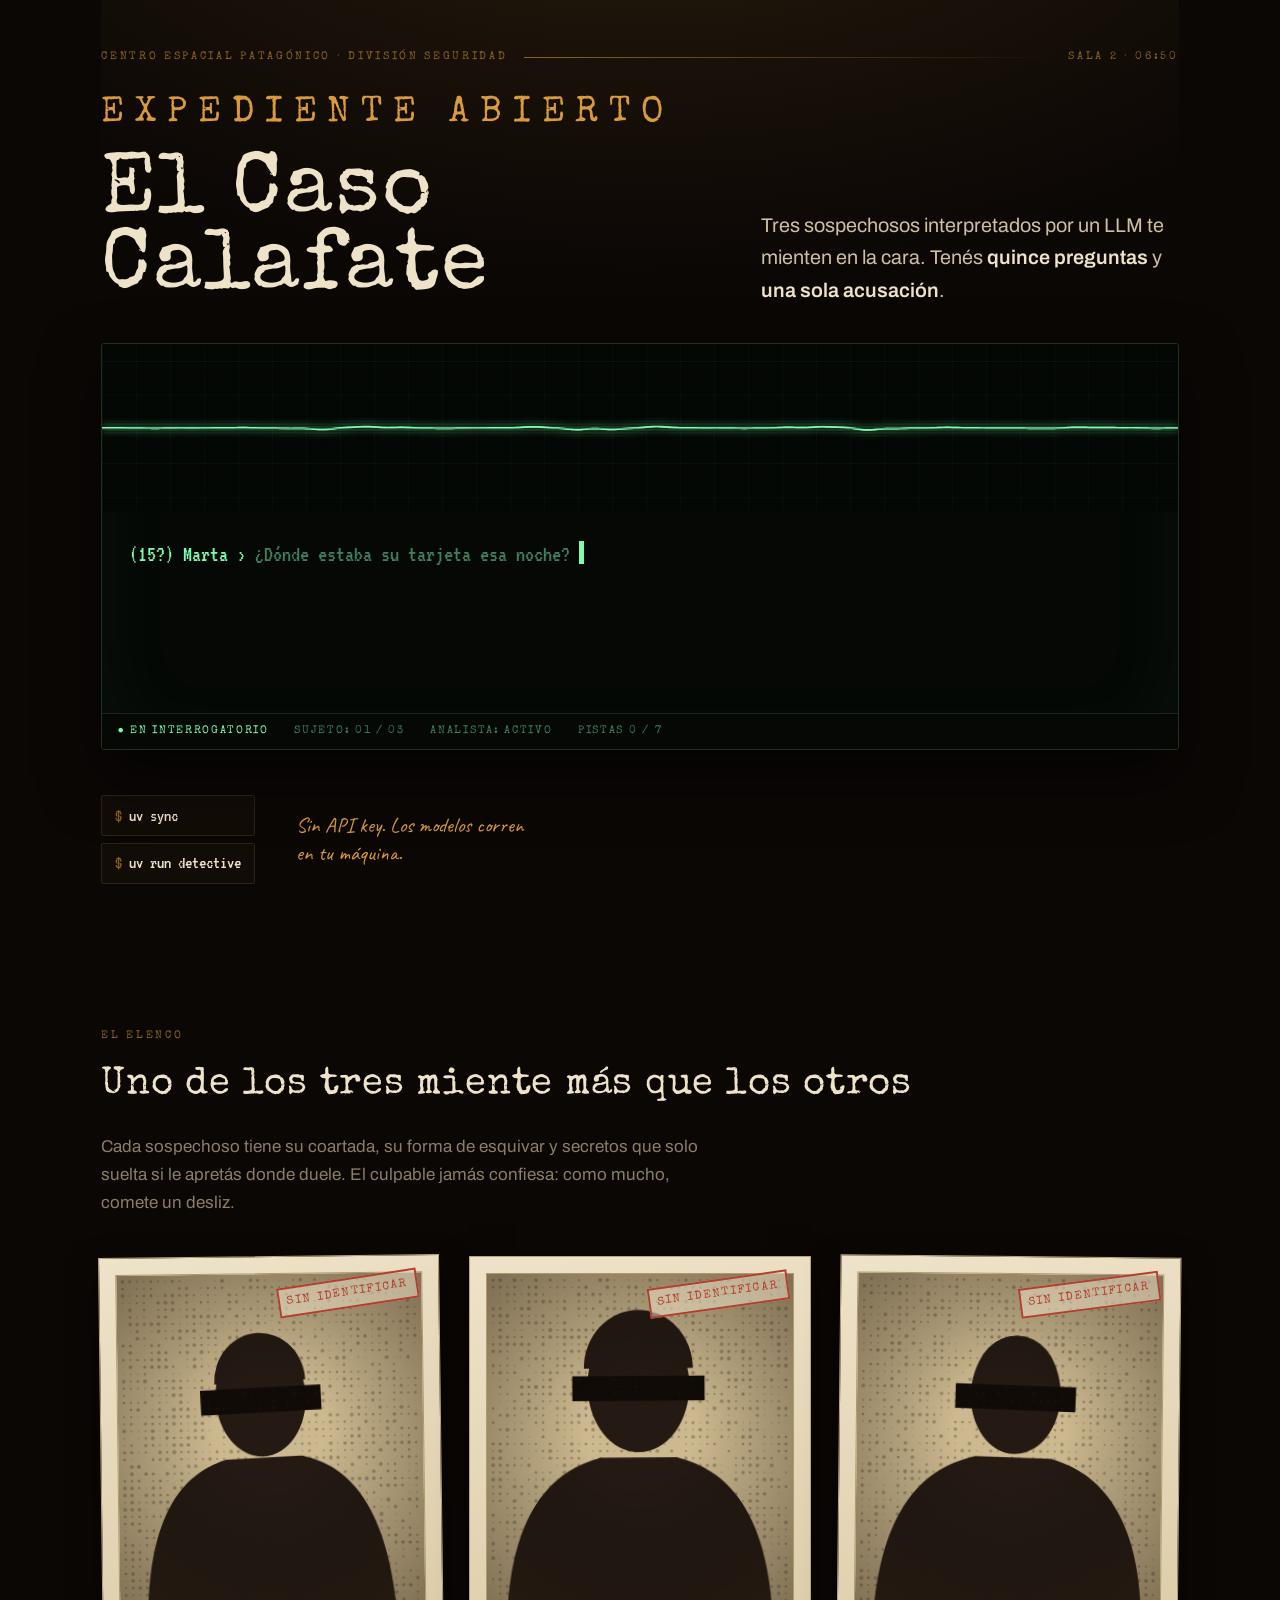
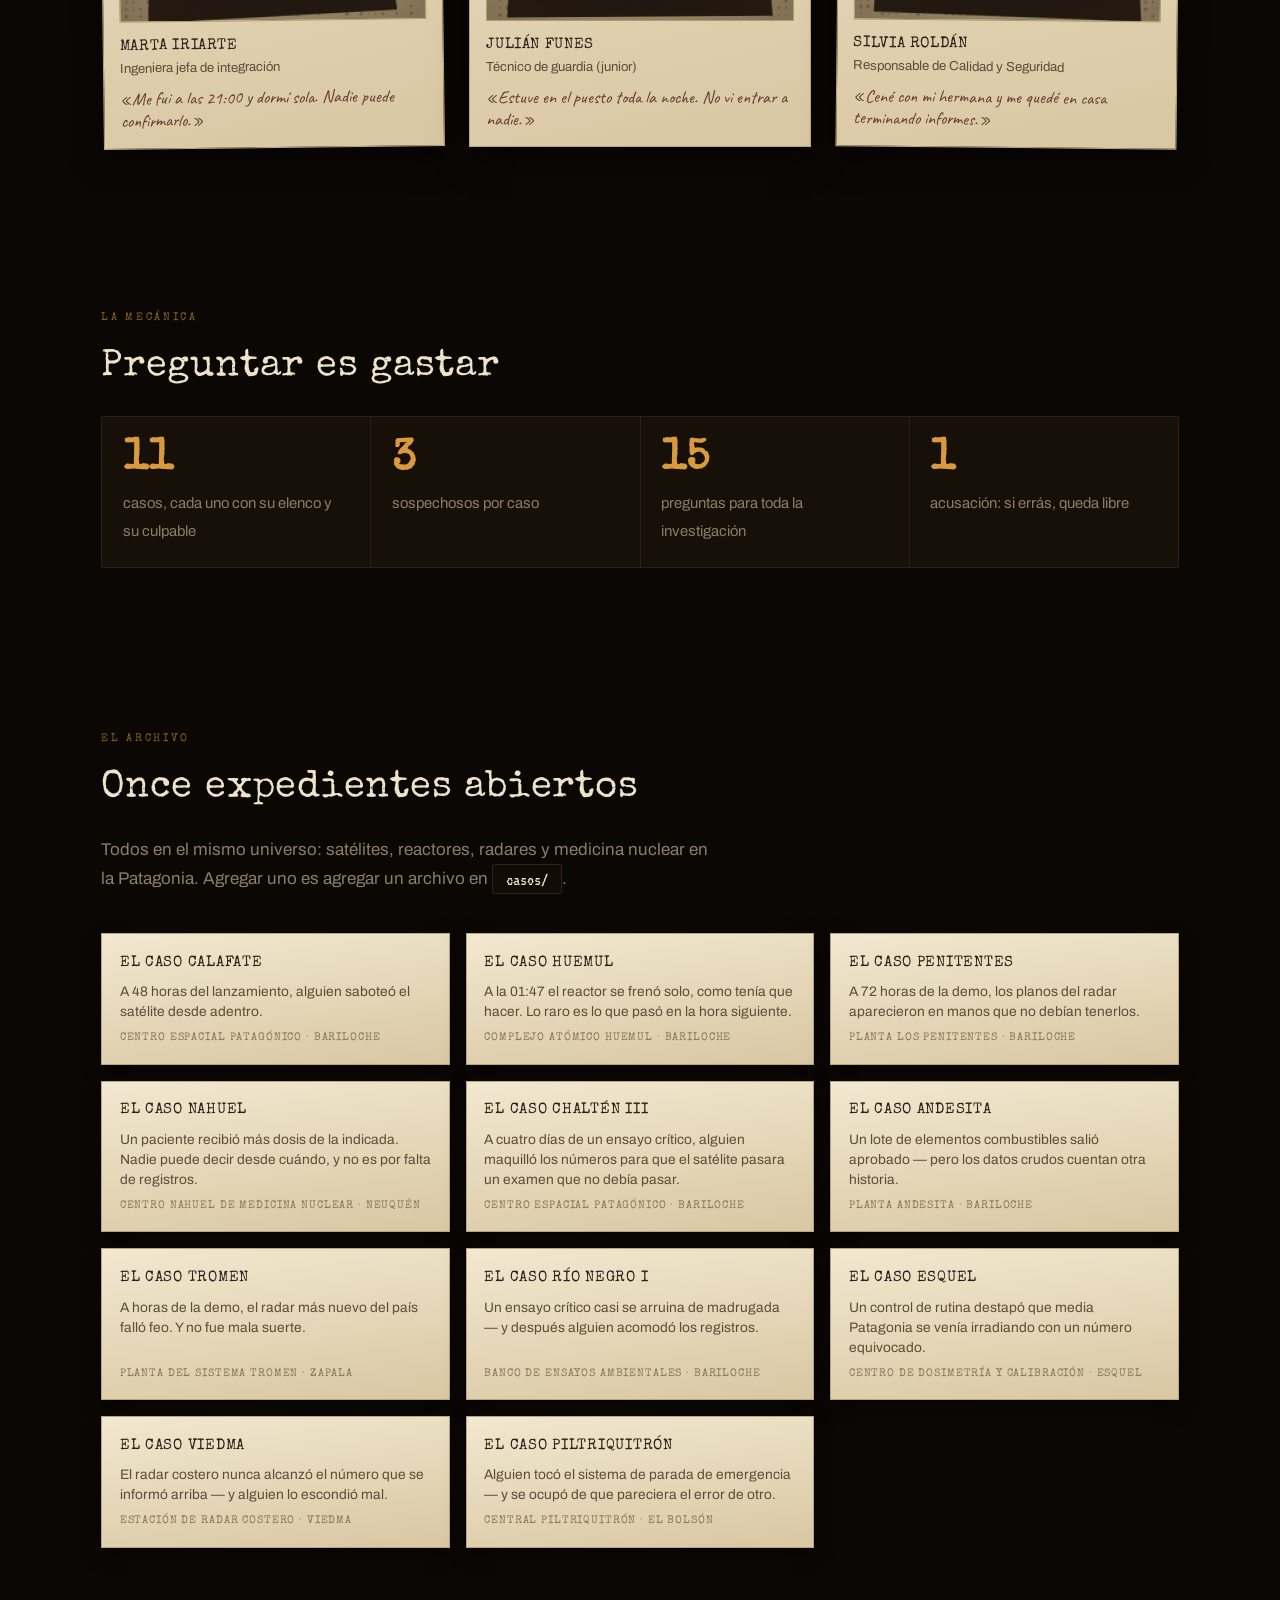
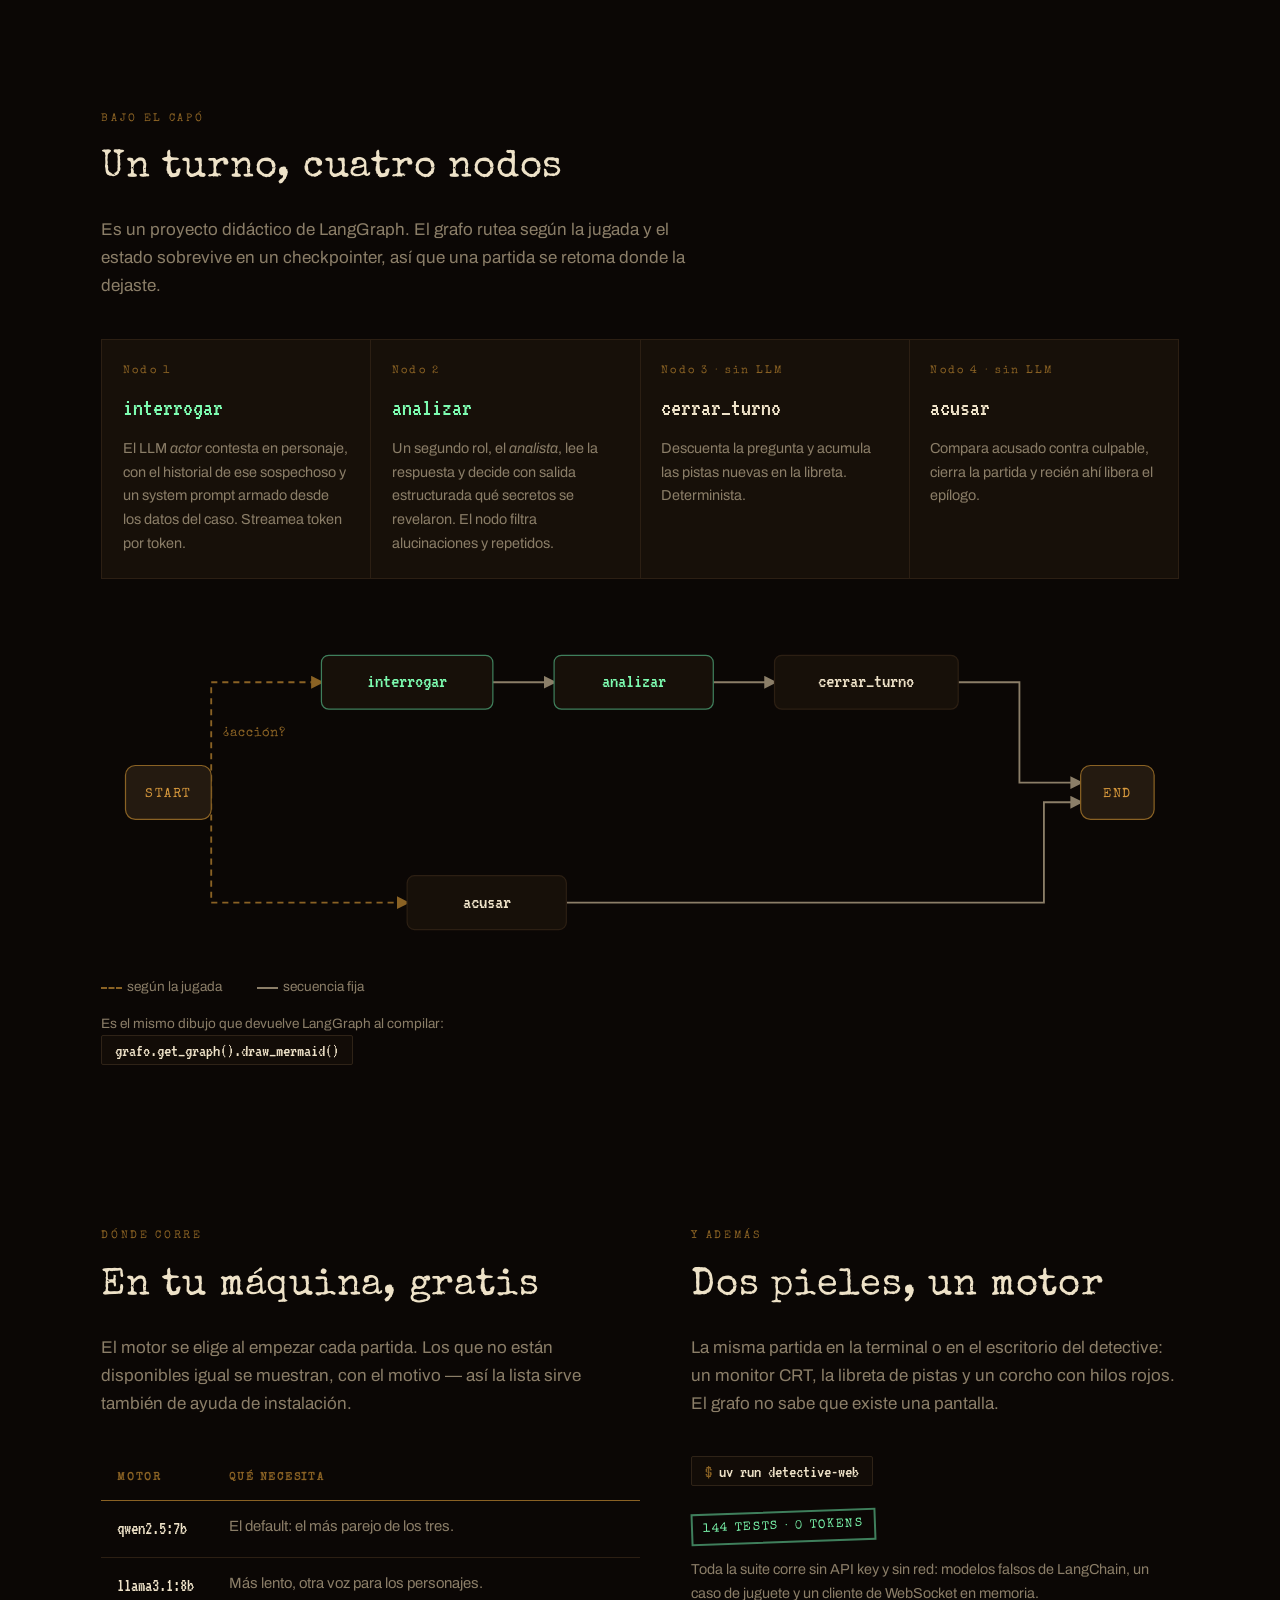
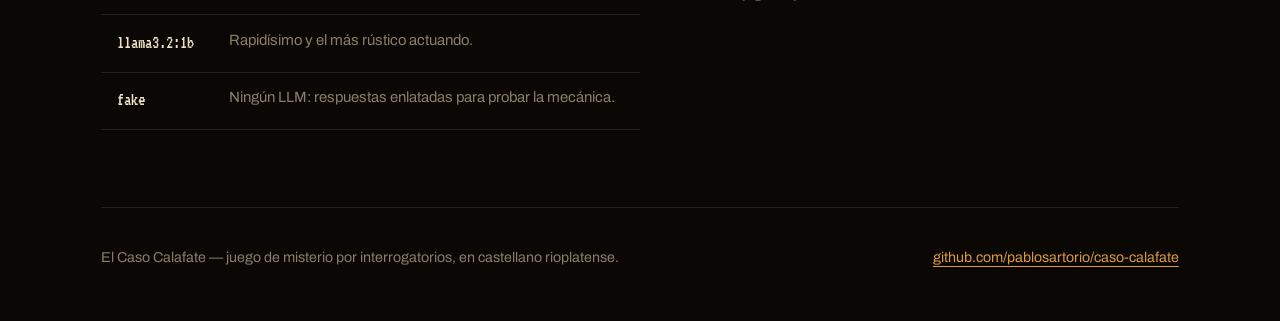
==== commit b12b9d55: "Agrego el diagrama del grafo a la landing Debajo de la grilla de los cuatro nodos, un SVG a mano con" ====
--- a/docs/index.html
+++ b/docs/index.html
@@ -171,6 +171,29 @@
 .paso.frio h3{color:var(--papel)}
 .paso p{font-size:.9rem; color:var(--hueso-tenue); max-width:none}
 
+/* ── El grafo: el mismo dibujo que arma LangGraph al compilar ────────── */
+.grafo-wrap{margin-top:clamp(1.6rem,3.4vw,2.6rem); overflow-x:auto}
+.grafo-svg{display:block; width:100%; min-width:640px; height:auto}
+.grafo-svg .nodo{fill:var(--cuero); stroke:var(--linea); stroke-width:1}
+.grafo-svg .nodo-llm{stroke:var(--fosforo-hondo)}
+.grafo-svg .nodo-punta{fill:var(--cuero-alto); stroke:var(--ambar-hondo)}
+.grafo-svg .texto-llm,.grafo-svg .texto-frio{font-family:var(--terminal); font-size:17px; text-anchor:middle}
+.grafo-svg .texto-llm{fill:var(--fosforo)}
+.grafo-svg .texto-frio{fill:var(--papel)}
+.grafo-svg .texto-punta{font-family:var(--maquina); font-size:11px; letter-spacing:.1em;
+  fill:var(--ambar); text-anchor:middle}
+.grafo-svg .arista{fill:none}
+.grafo-svg .arista-fija{stroke:var(--hueso-tenue); stroke-width:1.5}
+.grafo-svg .arista-cond{stroke:var(--ambar-hondo); stroke-width:1.5; stroke-dasharray:5 4}
+.grafo-svg .etiqueta-cond{font-family:var(--maquina); font-size:11px; letter-spacing:.06em;
+  fill:var(--ambar-hondo)}
+.grafo-leyenda{margin-top:.8rem; font-size:.85rem; color:var(--hueso-tenue)}
+.grafo-leyenda .muestra{display:inline-block; width:1.5em; margin-right:.4em; vertical-align:middle;
+  border-bottom:2px solid}
+.grafo-leyenda .muestra-cond{border-bottom-style:dashed; border-color:var(--ambar-hondo)}
+.grafo-leyenda .muestra-fija{border-bottom-style:solid; border-color:var(--hueso-tenue)}
+.grafo-leyenda .sep{margin:0 1.1rem}
+
 .dos{display:grid; gap:clamp(1.6rem,4vw,3.2rem)}
 @media(min-width:840px){ .dos{grid-template-columns:1.05fr .95fr; align-items:start} }
 .motores{width:100%; border-collapse:collapse; font-size:.93rem}
@@ -282,6 +305,53 @@
       <div class="paso frio"><span class="n">Nodo 4 · sin LLM</span><h3>acusar</h3>
         <p>Compara acusado contra culpable, cierra la partida y recién ahí libera el epílogo.</p></div>
     </div>
+
+    <div class="grafo-wrap">
+      <svg class="grafo-svg" viewBox="0 0 880 280" role="img" aria-label="Diagrama del grafo: desde START la jugada rutea a interrogar o a acusar; interrogar sigue a analizar y cerrar_turno antes de END, acusar va directo a END.">
+        <defs>
+          <marker id="flecha-fija" viewBox="0 0 10 10" refX="8" refY="5" markerWidth="7" markerHeight="7" orient="auto-start-reverse">
+            <path d="M0,0 L10,5 L0,10 z" fill="var(--hueso-tenue)"/>
+          </marker>
+          <marker id="flecha-cond" viewBox="0 0 10 10" refX="8" refY="5" markerWidth="7" markerHeight="7" orient="auto-start-reverse">
+            <path d="M0,0 L10,5 L0,10 z" fill="var(--ambar-hondo)"/>
+          </marker>
+        </defs>
+
+        <!-- arista condicional de entrada: decidir_accion mira la jugada -->
+        <path class="arista arista-cond" d="M90,140 V50 H180" marker-end="url(#flecha-cond)"/>
+        <path class="arista arista-cond" d="M90,140 V230 H250" marker-end="url(#flecha-cond)"/>
+        <text class="etiqueta-cond" x="100" y="94">¿acción?</text>
+
+        <!-- tubería fija del interrogatorio -->
+        <path class="arista arista-fija" d="M320,50 H370" marker-end="url(#flecha-fija)"/>
+        <path class="arista arista-fija" d="M500,50 H550" marker-end="url(#flecha-fija)"/>
+        <path class="arista arista-fija" d="M700,50 H750 V132 H800" marker-end="url(#flecha-fija)"/>
+        <path class="arista arista-fija" d="M380,230 H770 V148 H800" marker-end="url(#flecha-fija)"/>
+
+        <rect class="nodo nodo-punta" x="20" y="118" width="70" height="44" rx="8"/>
+        <text class="texto-punta" x="55" y="144">START</text>
+
+        <rect class="nodo nodo-punta" x="800" y="118" width="60" height="44" rx="8"/>
+        <text class="texto-punta" x="830" y="144">END</text>
+
+        <rect class="nodo nodo-llm" x="180" y="28" width="140" height="44" rx="6"/>
+        <text class="texto-llm" x="250" y="54">interrogar</text>
+
+        <rect class="nodo nodo-llm" x="370" y="28" width="130" height="44" rx="6"/>
+        <text class="texto-llm" x="435" y="54">analizar</text>
+
+        <rect class="nodo" x="550" y="28" width="150" height="44" rx="6"/>
+        <text class="texto-frio" x="625" y="54">cerrar_turno</text>
+
+        <rect class="nodo" x="250" y="208" width="130" height="44" rx="6"/>
+        <text class="texto-frio" x="315" y="234">acusar</text>
+      </svg>
+    </div>
+    <p class="grafo-leyenda">
+      <span class="muestra muestra-cond"></span>según la jugada<span class="sep"></span><span class="muestra muestra-fija"></span>secuencia fija
+    </p>
+    <p style="margin-top:.9rem; color:var(--hueso-tenue); font-size:.85rem">
+      Es el mismo dibujo que devuelve LangGraph al compilar: <code>grafo.get_graph().draw_mermaid()</code></p>
   </section>
 
   <section>
